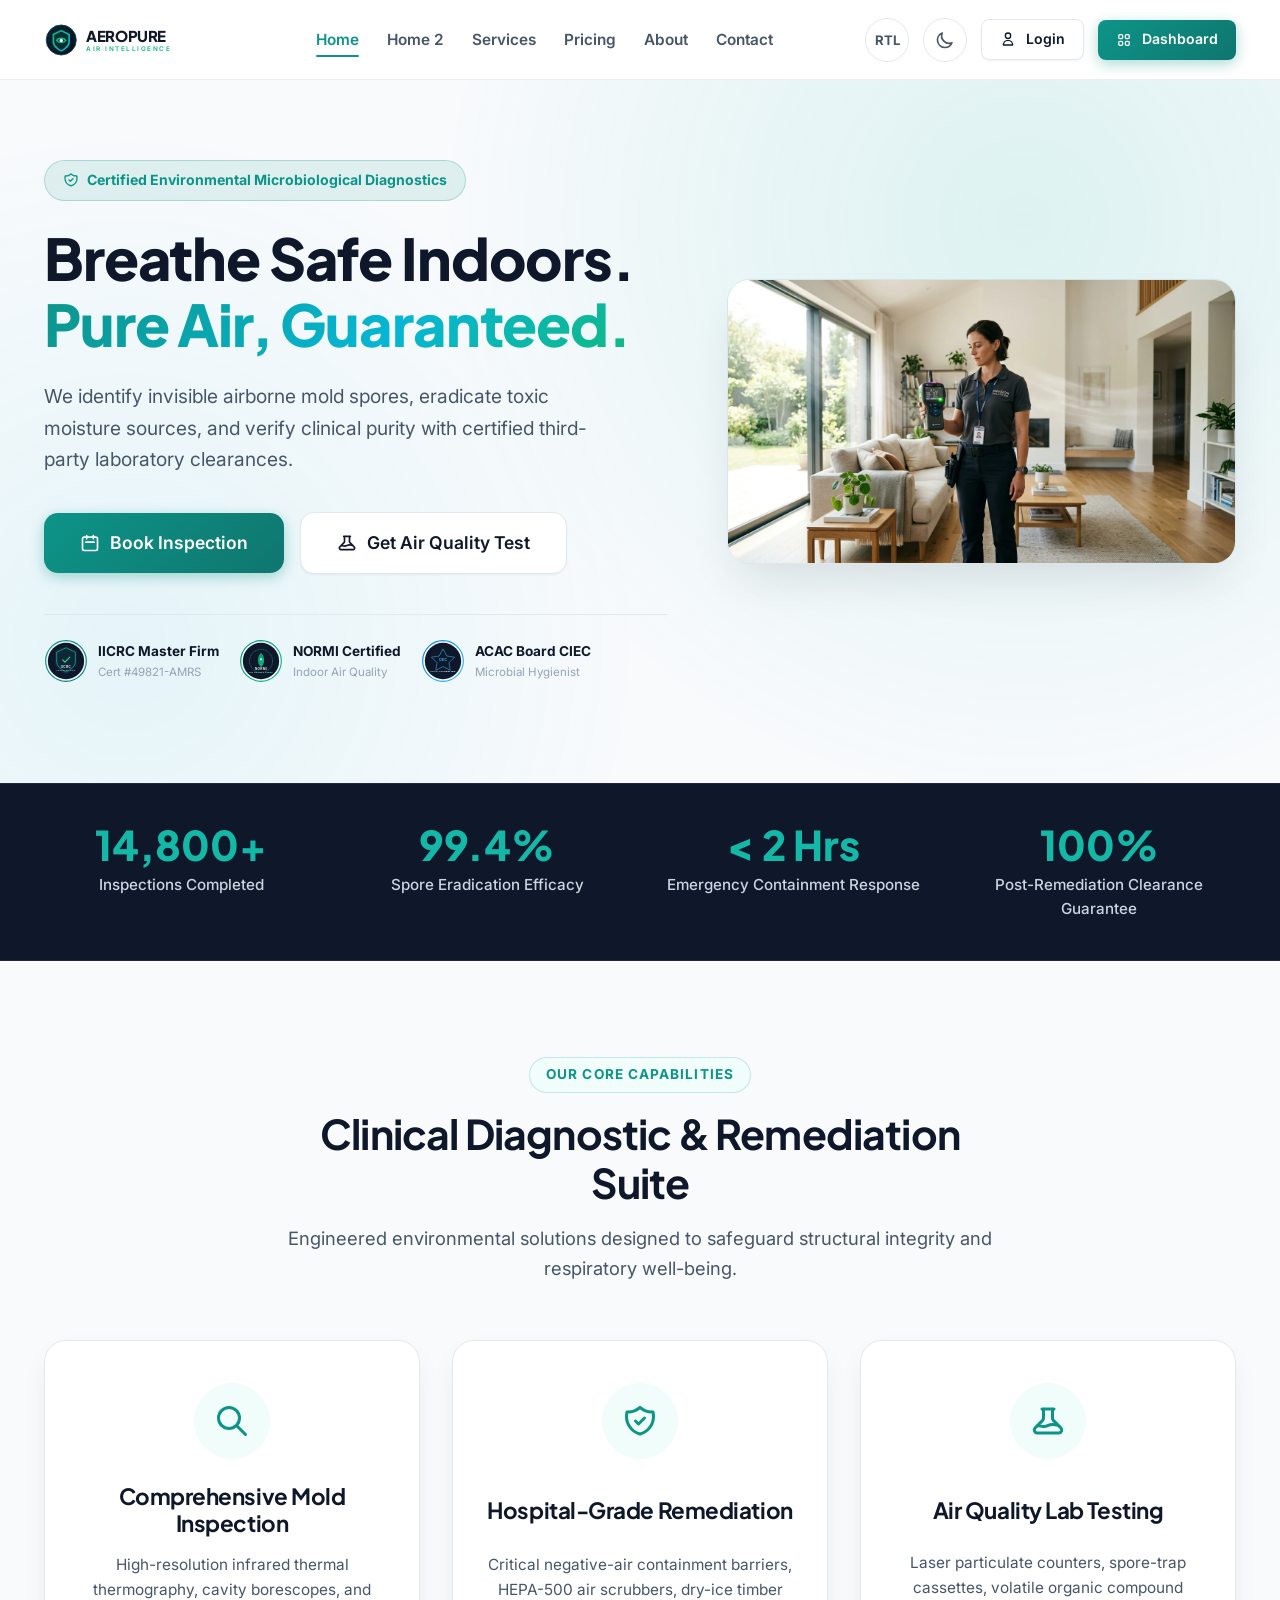
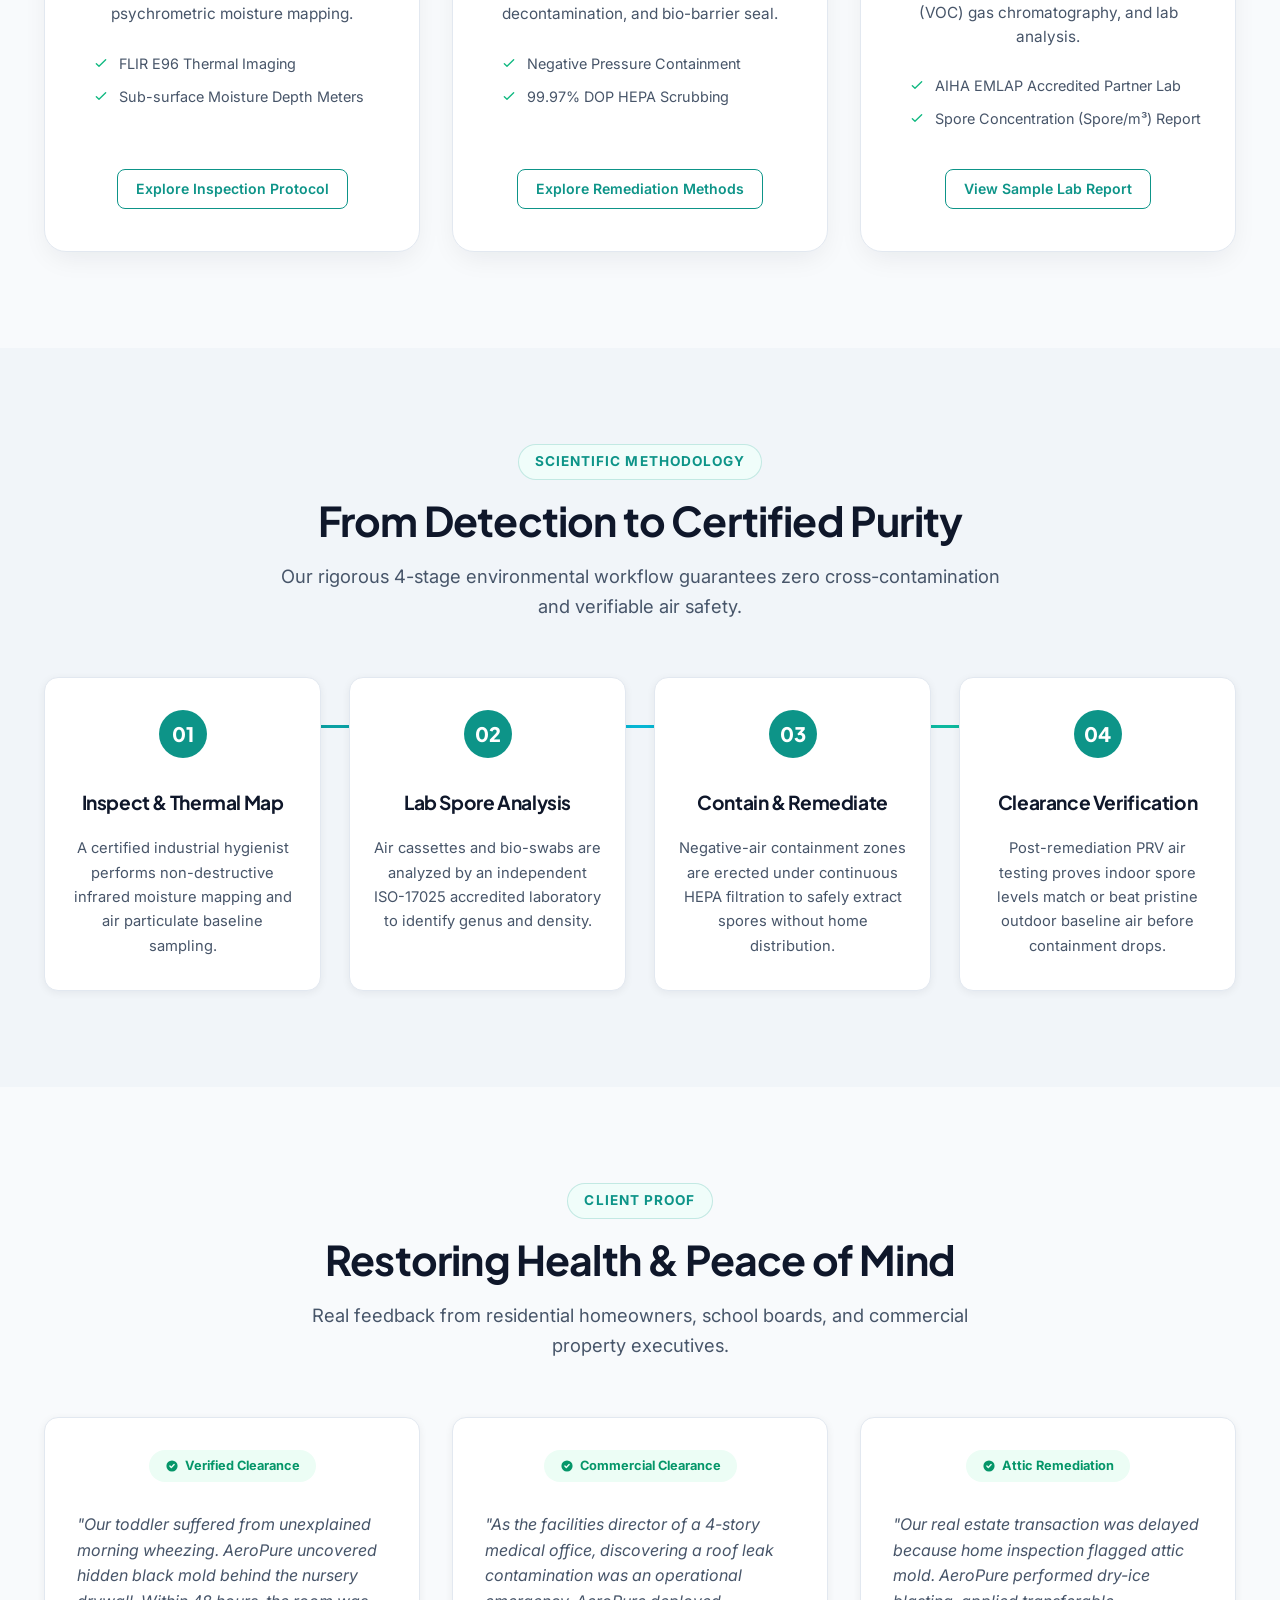
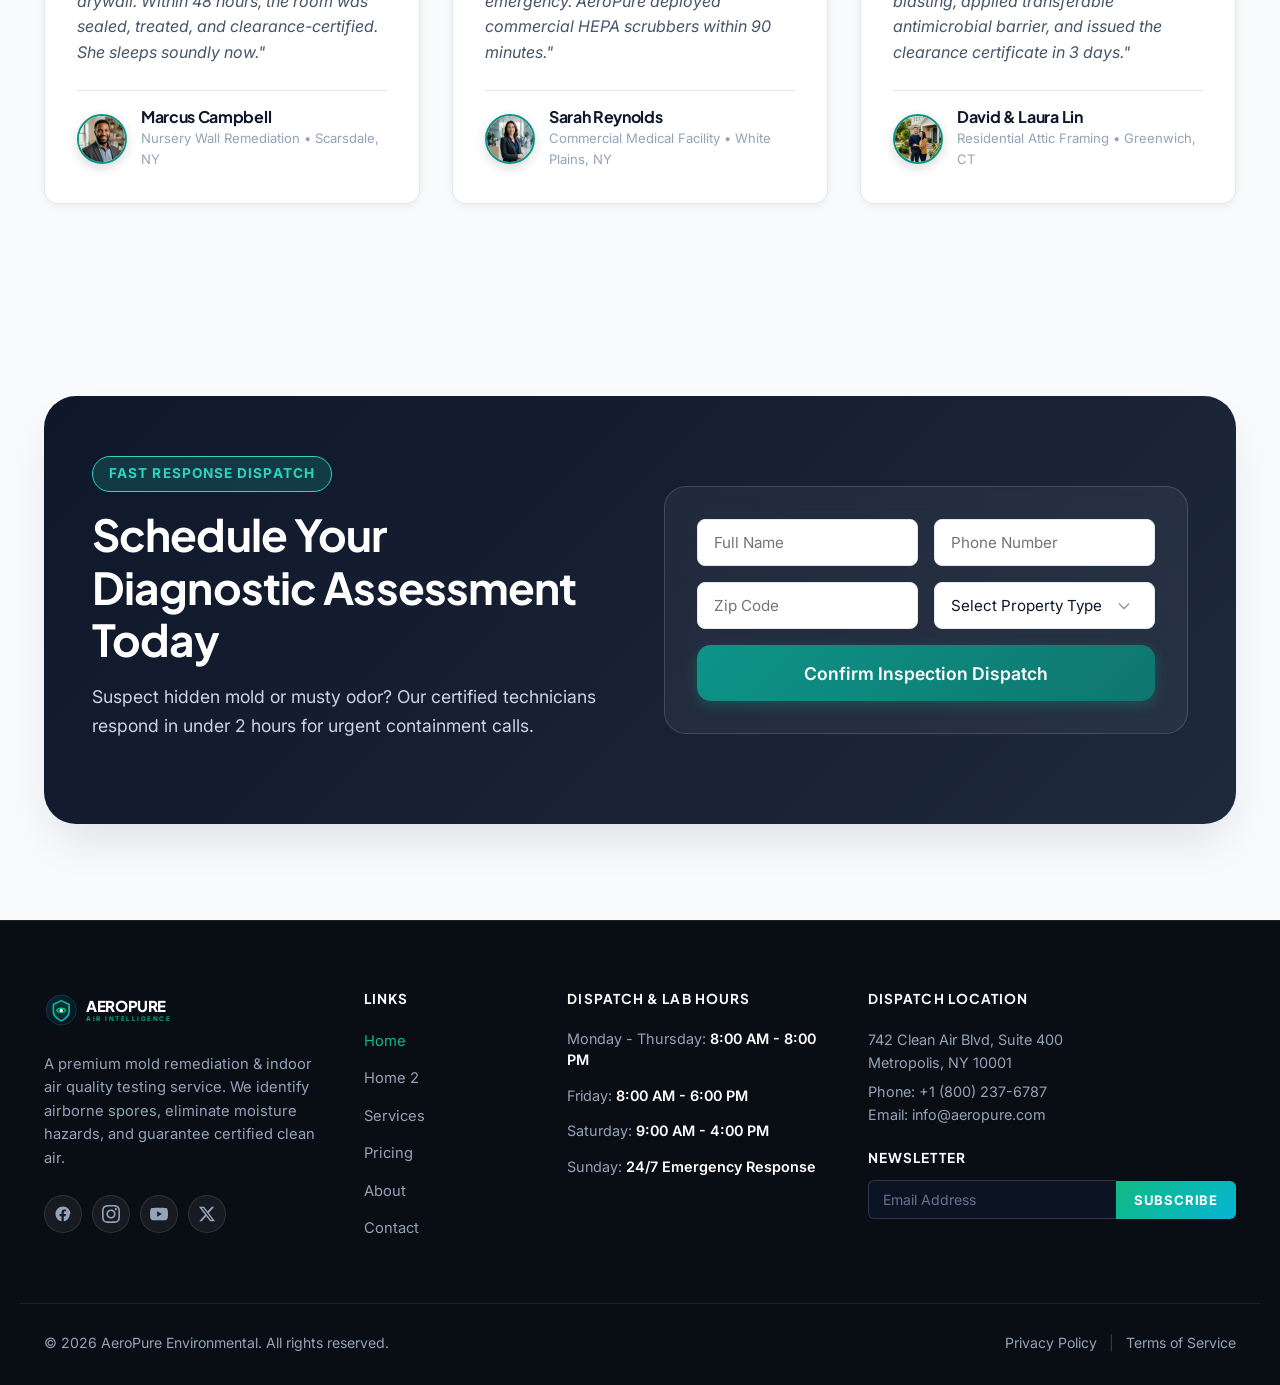
==== pages/index.html @ 7d89300d "1" ====
<!DOCTYPE html>
<html lang="en" data-theme="light" dir="ltr">
<head>
  <meta charset="UTF-8">
  <meta name="viewport" content="width=device-width, initial-scale=1.0">
  <title>AeroPure | Mold Remediation & Air Quality Testing</title>
  <meta name="description" content="Certified mold inspection, medical-grade remediation & air quality lab testing. Breathe safe with IICRC-certified hygienists and 100% clearance guarantee.">
  <link rel="icon" type="image/svg+xml" href="../assets/images/favicon.svg">

  <!-- Core Stylesheets -->
  <link rel="stylesheet" href="../assets/css/style.css">
  <link rel="stylesheet" href="../assets/css/dark-mode.css">
  <link rel="stylesheet" href="../assets/css/rtl.css">
</head>
<body>

  <!-- Site Header -->
  <header class="site-header" id="siteHeader">
    <div class="container header-inner">
      <a href="index.html" class="brand-logo" aria-label="AeroPure Environmental Homepage">
        <svg viewBox="0 0 240 50" width="180" height="38">
          <defs>
            <linearGradient id="logo-bg-grad" x1="0%" y1="0%" x2="100%" y2="100%">
              <stop offset="0%" stop-color="#0B2535"/>
              <stop offset="100%" stop-color="#04121A"/>
            </linearGradient>
            <linearGradient id="logo-grad" x1="0%" y1="0%" x2="100%" y2="100%">
              <stop offset="0%" stop-color="#10B981"/>
              <stop offset="100%" stop-color="#06B6D4"/>
            </linearGradient>
          </defs>
          <g transform="translate(2, 4)">
            <circle cx="21" cy="21" r="20" fill="url(#logo-bg-grad)" stroke="#0E3B4F" stroke-width="1.2"/>
            <path d="M21 8.5 L31.5 13.8 V23.5 C31.5 30.5 21 35.5 21 35.5 C21 35.5 10.5 30.5 10.5 23.5 V13.8 Z" fill="rgba(16, 185, 129, 0.12)" stroke="url(#logo-grad)" stroke-width="2.2" stroke-linejoin="round" stroke-linecap="round"/>
            <path d="M14.8 21.5 C17 17.8 25 17.8 27.2 21.5 C25 25.2 17 25.2 14.8 21.5 Z" fill="none" stroke="#10B981" stroke-width="1.8" stroke-linejoin="round"/>
            <circle cx="21" cy="21.5" r="2.2" fill="#FFFFFF"/>
          </g>
          <text x="56" y="27" font-family="'Plus Jakarta Sans', sans-serif" font-size="20" font-weight="800" fill="currentColor" letter-spacing="-0.5">AEROPURE</text>
          <text x="56" y="40" font-family="'Inter', sans-serif" font-size="8.5" font-weight="600" fill="#10B981" letter-spacing="2">AIR INTELLIGENCE</text>
        </svg>
      </a>

      <!-- Primary Navigation -->
      <nav class="main-nav" aria-label="Primary Navigation">
        <ul class="nav-links">
          <li><a href="index.html" class="nav-link active">Home</a></li>
          <li><a href="home-2.html" class="nav-link">Home 2</a></li>
          <li><a href="services.html" class="nav-link">Services</a></li>
          <li><a href="pricing.html" class="nav-link">Pricing</a></li>
          <li><a href="about.html" class="nav-link">About</a></li>
          <li><a href="contact.html" class="nav-link">Contact</a></li>
        </ul>
      </nav>

      <!-- Action Utilities -->
      <div class="header-actions">
        <button type="button" class="icon-toggle-btn rtl-toggle-btn" title="Toggle RTL / LTR layout" aria-label="Toggle RTL layout">
          <span style="font-weight:700; font-size:0.82rem;">RTL</span>
        </button>

        <button type="button" class="icon-toggle-btn theme-toggle-btn" title="Toggle Dark/Light Mode" aria-label="Toggle theme">
          <svg class="icon-moon" fill="none" stroke="currentColor" viewBox="0 0 24 24">
            <path stroke-linecap="round" stroke-linejoin="round" stroke-width="2" d="M20.354 15.354A9 9 0 018.646 3.646 9.003 9.003 0 0012 21a9.003 9.003 0 008.354-5.646z"/>
          </svg>
          <svg class="icon-sun" fill="none" stroke="currentColor" viewBox="0 0 24 24" style="display:none;">
            <path stroke-linecap="round" stroke-linejoin="round" stroke-width="2" d="M12 3v1m0 16v1m9-9h-1M4 12H3m15.364 6.364l-.707-.707M6.343 6.343l-.707-.707m12.728 0l-.707.707M6.343 17.657l-.707.707M16 12a4 4 0 11-8 0 4 4 0 018 0z"/>
          </svg>
        </button>

        <a href="login.html" class="btn btn-secondary btn-sm" id="navLoginBtn">
          <svg width="16" height="16" fill="none" stroke="currentColor" viewBox="0 0 24 24">
            <path stroke-linecap="round" stroke-linejoin="round" stroke-width="2" d="M16 7a4 4 0 11-8 0 4 4 0 018 0zM12 14a7 7 0 00-7 7h14a7 7 0 00-7-7z"/>
          </svg>
          <span>Login</span>
        </a>
        <a href="dashboard.html" class="btn btn-primary btn-sm" id="navDashBtn">
          <svg width="16" height="16" fill="none" stroke="currentColor" viewBox="0 0 24 24">
            <path stroke-linecap="round" stroke-linejoin="round" stroke-width="2" d="M4 6a2 2 0 012-2h2a2 2 0 012 2v2a2 2 0 01-2 2H6a2 2 0 01-2-2V6zM14 6a2 2 0 012-2h2a2 2 0 012 2v2a2 2 0 01-2 2h-2a2 2 0 01-2-2V6zM4 16a2 2 0 012-2h2a2 2 0 012 2v2a2 2 0 01-2 2H6a2 2 0 01-2-2v-2zM14 16a2 2 0 012-2h2a2 2 0 012 2v2a2 2 0 01-2 2h-2a2 2 0 01-2-2v-2z"/>
          </svg>
          <span>Dashboard</span>
        </a>

        <button type="button" class="mobile-menu-toggle" aria-label="Open mobile navigation menu" aria-expanded="false">
          <svg fill="none" stroke="currentColor" viewBox="0 0 24 24">
            <path stroke-linecap="round" stroke-linejoin="round" stroke-width="2" d="M4 6h16M4 12h16M4 18h16"/>
          </svg>
        </button>
      </div>
    </div>
  </header>

  <!-- Mobile Drawer Menu -->
  <div class="drawer-backdrop"></div>
  <aside class="mobile-nav-drawer" aria-label="Mobile Navigation">
    <div class="drawer-header">
      <a href="index.html" class="brand-logo" aria-label="AeroPure Environmental Homepage">
        <svg viewBox="0 0 240 50" width="180" height="38">
          <defs>
            <linearGradient id="logo-bg-grad-drawer-pindex" x1="0%" y1="0%" x2="100%" y2="100%">
              <stop offset="0%" stop-color="#0B2535"/>
              <stop offset="100%" stop-color="#04121A"/>
            </linearGradient>
            <linearGradient id="logo-grad-drawer-pindex" x1="0%" y1="0%" x2="100%" y2="100%">
              <stop offset="0%" stop-color="#10B981"/>
              <stop offset="100%" stop-color="#06B6D4"/>
            </linearGradient>
          </defs>
          <g transform="translate(2, 4)">
            <circle cx="21" cy="21" r="20" fill="url(#logo-bg-grad-drawer-pindex)" stroke="#0E3B4F" stroke-width="1.2"/>
            <path d="M21 8.5 L31.5 13.8 V23.5 C31.5 30.5 21 35.5 21 35.5 C21 35.5 10.5 30.5 10.5 23.5 V13.8 Z" fill="rgba(16, 185, 129, 0.12)" stroke="url(#logo-grad-drawer-pindex)" stroke-width="2.2" stroke-linejoin="round" stroke-linecap="round"/>
            <path d="M14.8 21.5 C17 17.8 25 17.8 27.2 21.5 C25 25.2 17 25.2 14.8 21.5 Z" fill="none" stroke="#10B981" stroke-width="1.8" stroke-linejoin="round"/>
            <circle cx="21" cy="21.5" r="2.2" fill="#FFFFFF"/>
          </g>
          <text x="56" y="27" font-family="'Plus Jakarta Sans', sans-serif" font-size="20" font-weight="800" fill="currentColor" letter-spacing="-0.5">AEROPURE</text>
          <text x="56" y="40" font-family="'Inter', sans-serif" font-size="8.5" font-weight="600" fill="#10B981" letter-spacing="2">AIR INTELLIGENCE</text>
        </svg>
      </a>
      <button type="button" class="drawer-close-btn icon-toggle-btn" aria-label="Close menu">
        <svg width="20" height="20" fill="none" stroke="currentColor" viewBox="0 0 24 24">
          <path stroke-linecap="round" stroke-linejoin="round" stroke-width="2" d="M6 18L18 6M6 6l12 12"/>
        </svg>
      </button>
    </div>
    <ul class="drawer-nav-list">
      <li><a href="index.html" class="drawer-nav-link active">Home</a></li>
      <li><a href="home-2.html" class="drawer-nav-link">Home 2</a></li>
      <li><a href="services.html" class="drawer-nav-link">Services</a></li>
      <li><a href="pricing.html" class="drawer-nav-link">Pricing</a></li>
      <li><a href="about.html" class="drawer-nav-link">About</a></li>
      <li><a href="contact.html" class="drawer-nav-link">Contact</a></li>
    </ul>
    <div class="drawer-footer-actions">
      <div class="drawer-tools-row">
        <!-- RTL Switcher -->
        <button type="button" class="icon-toggle-btn rtl-toggle-btn" title="Toggle RTL / LTR layout" aria-label="Toggle RTL layout">
          <span style="font-weight:700; font-size:0.82rem;">RTL</span>
        </button>
        <!-- Dark/Light Mode Switcher -->
        <button type="button" class="icon-toggle-btn theme-toggle-btn" title="Toggle Dark/Light Mode" aria-label="Toggle theme">
          <svg class="icon-moon" fill="none" stroke="currentColor" viewBox="0 0 24 24">
            <path stroke-linecap="round" stroke-linejoin="round" stroke-width="2" d="M20.354 15.354A9 9 0 018.646 3.646 9.003 9.003 0 0012 21a9.003 9.003 0 008.354-5.646z"/>
          </svg>
          <svg class="icon-sun" fill="none" stroke="currentColor" viewBox="0 0 24 24" style="display:none;">
            <path stroke-linecap="round" stroke-linejoin="round" stroke-width="2" d="M12 3v1m0 16v1m9-9h-1M4 12H3m15.364 6.364l-.707-.707M6.343 6.343l-.707-.707m12.728 0l-.707.707M6.343 17.657l-.707.707M16 12a4 4 0 11-8 0 4 4 0 018 0z"/>
          </svg>
        </button>
      </div>
      <div class="drawer-cta-btns">
        <a href="login.html" class="btn btn-secondary btn-sm">
          <svg width="16" height="16" fill="none" stroke="currentColor" viewBox="0 0 24 24">
            <path stroke-linecap="round" stroke-linejoin="round" stroke-width="2" d="M16 7a4 4 0 11-8 0 4 4 0 018 0zM12 14a7 7 0 00-7 7h14a7 7 0 00-7-7z"/>
          </svg>
          <span>Login</span>
        </a>
        <a href="dashboard.html" class="btn btn-primary btn-sm">
          <svg width="16" height="16" fill="none" stroke="currentColor" viewBox="0 0 24 24">
            <path stroke-linecap="round" stroke-linejoin="round" stroke-width="2" d="M4 6a2 2 0 012-2h2a2 2 0 012 2v2a2 2 0 01-2 2H6a2 2 0 01-2-2V6zM14 6a2 2 0 012-2h2a2 2 0 012 2v2a2 2 0 01-2 2h-2a2 2 0 01-2-2V6zM4 16a2 2 0 012-2h2a2 2 0 012 2v2a2 2 0 01-2 2H6a2 2 0 01-2-2v-2zM14 16a2 2 0 012-2h2a2 2 0 012 2v2a2 2 0 01-2 2h-2a2 2 0 01-2-2v-2z"/>
          </svg>
          <span>Dashboard</span>
        </a>
      </div>
    </div>
  </aside>

  <main>
    <!-- Hero 1 -->
    <section class="hero-home-1">
      <div class="container hero-grid">
        <div class="hero-content">
          <div class="hero-tag">
            <svg width="16" height="16" fill="none" stroke="currentColor" viewBox="0 0 24 24">
              <path stroke-linecap="round" stroke-linejoin="round" stroke-width="2" d="M9 12l2 2 4-4m5.618-4.016A11.955 11.955 0 0112 2.944a11.955 11.955 0 01-8.618 3.04A12.02 12.02 0 003 9c0 5.591 3.824 10.29 9 11.622 5.176-1.332 9-6.03 9-11.622 0-1.042-.133-2.052-.382-3.016z"/>
            </svg>
            <span>Certified Environmental Microbiological Diagnostics</span>
          </div>
          <h1 class="hero-title">
            Breathe Safe Indoors.<br>
            <span class="text-gradient">Pure Air, Guaranteed.</span>
          </h1>
          <p class="hero-description">
            We identify invisible airborne mold spores, eradicate toxic moisture sources, and verify clinical purity with certified third-party laboratory clearances.
          </p>

          <div class="hero-cta-group">
            <a href="contact.html" class="btn btn-primary btn-lg">
              <svg width="20" height="20" fill="none" stroke="currentColor" viewBox="0 0 24 24">
                <path stroke-linecap="round" stroke-linejoin="round" stroke-width="2" d="M8 7V3m8 4V3m-9 8h10M5 21h14a2 2 0 002-2V7a2 2 0 00-2-2H5a2 2 0 00-2 2v12a2 2 0 002 2z"/>
              </svg>
              <span>Book Inspection</span>
            </a>
            <a href="services.html#testing" class="btn btn-secondary btn-lg">
              <svg width="20" height="20" fill="none" stroke="currentColor" viewBox="0 0 24 24">
                <path stroke-linecap="round" stroke-linejoin="round" stroke-width="2" d="M19.428 15.428a2 2 0 00-1.022-.547l-2.387-.477a6 6 0 00-3.86.517l-.318.158a6 6 0 01-3.86.517L6.05 15.21a2 2 0 00-1.806.547M8 4h8l-1 1v5.172a2 2 0 00.586 1.414l5 5c1.26 1.26.367 3.414-1.415 3.414H4.828c-1.782 0-2.674-2.154-1.414-3.414l5-5A2 2 0 009 10.172V5L8 4z"/>
              </svg>
              <span>Get Air Quality Test</span>
            </a>
          </div>

          <div class="hero-trust-badges">
            <div class="badge-item">
              <img src="../assets/images/iicrc-badge.svg" alt="IICRC" width="44" height="44">
              <div class="badge-text">
                <span class="badge-title">IICRC Master Firm</span>
                <span class="badge-sub">Cert #49821-AMRS</span>
              </div>
            </div>
            <div class="badge-item">
              <img src="../assets/images/normi-badge.svg" alt="NORMI" width="44" height="44">
              <div class="badge-text">
                <span class="badge-title">NORMI Certified</span>
                <span class="badge-sub">Indoor Air Quality</span>
              </div>
            </div>
            <div class="badge-item">
              <img src="../assets/images/acac-badge.svg" alt="ACAC" width="44" height="44">
              <div class="badge-text">
                <span class="badge-title">ACAC Board CIEC</span>
                <span class="badge-sub">Microbial Hygienist</span>
              </div>
            </div>
          </div>
        </div>

        <div class="hero-media-wrapper">
          <div class="hero-image-frame">
            <img src="../assets/images/hero-technician.webp" alt="Environmental hygienist testing indoor air" width="600" height="420">
          </div>
        </div>
      </div>
    </section>

    <!-- Trust Strip -->
    <section class="trust-strip">
      <div class="container">
        <div class="trust-stats-grid">
          <div class="stat-item">
            <span class="stat-number">14,800+</span>
            <span class="stat-label">Inspections Completed</span>
          </div>
          <div class="stat-item">
            <span class="stat-number">99.4%</span>
            <span class="stat-label">Spore Eradication Efficacy</span>
          </div>
          <div class="stat-item">
            <span class="stat-number">&lt; 2 Hrs</span>
            <span class="stat-label">Emergency Containment Response</span>
          </div>
          <div class="stat-item">
            <span class="stat-number">100%</span>
            <span class="stat-label">Post-Remediation Clearance Guarantee</span>
          </div>
        </div>
      </div>
    </section>

    <!-- Services Overview (3D Tilt Cards) -->
    <section class="section-padding" id="servicesOverview">
      <div class="container">
        <div class="section-header">
          <span class="section-badge">Our Core Capabilities</span>
          <h2 class="section-title">Clinical Diagnostic & Remediation Suite</h2>
          <p class="section-subtitle">Engineered environmental solutions designed to safeguard structural integrity and respiratory well-being.</p>
        </div>

        <div class="services-grid-3">
          <div class="tilt-card-container">
            <article class="tilt-card" tabindex="0">
              <div class="card-icon-wrapper">
                <span class="ripple-effect"></span>
                <svg fill="none" stroke="currentColor" viewBox="0 0 24 24"><path stroke-linecap="round" stroke-linejoin="round" stroke-width="2" d="M21 21l-6-6m2-5a7 7 0 11-14 0 7 7 0 0114 0z"/></svg>
              </div>
              <h3 class="tilt-card-title">Comprehensive Mold Inspection</h3>
              <p class="tilt-card-desc">High-resolution infrared thermal thermography, cavity borescopes, and psychrometric moisture mapping.</p>
              <ul class="tilt-card-features">
                <li><svg fill="none" stroke="currentColor" viewBox="0 0 24 24"><path stroke-linecap="round" stroke-linejoin="round" stroke-width="2" d="M5 13l4 4L19 7"/></svg><span>FLIR E96 Thermal Imaging</span></li>
                <li><svg fill="none" stroke="currentColor" viewBox="0 0 24 24"><path stroke-linecap="round" stroke-linejoin="round" stroke-width="2" d="M5 13l4 4L19 7"/></svg><span>Sub-surface Moisture Depth Meters</span></li>
              </ul>
              <div class="tilt-card-action">
                <a href="services.html#inspection" class="btn btn-outline-primary btn-sm">Explore Inspection Protocol</a>
              </div>
            </article>
          </div>

          <div class="tilt-card-container">
            <article class="tilt-card" tabindex="0">
              <div class="card-icon-wrapper">
                <span class="ripple-effect"></span>
                <svg fill="none" stroke="currentColor" viewBox="0 0 24 24"><path stroke-linecap="round" stroke-linejoin="round" stroke-width="2" d="M9 12l2 2 4-4m5.618-4.016A11.955 11.955 0 0112 2.944a11.955 11.955 0 01-8.618 3.04A12.02 12.02 0 003 9c0 5.591 3.824 10.29 9 11.622 5.176-1.332 9-6.03 9-11.622 0-1.042-.133-2.052-.382-3.016z"/></svg>
              </div>
              <h3 class="tilt-card-title">Hospital-Grade Remediation</h3>
              <p class="tilt-card-desc">Critical negative-air containment barriers, HEPA-500 air scrubbers, dry-ice timber decontamination, and bio-barrier seal.</p>
              <ul class="tilt-card-features">
                <li><svg fill="none" stroke="currentColor" viewBox="0 0 24 24"><path stroke-linecap="round" stroke-linejoin="round" stroke-width="2" d="M5 13l4 4L19 7"/></svg><span>Negative Pressure Containment</span></li>
                <li><svg fill="none" stroke="currentColor" viewBox="0 0 24 24"><path stroke-linecap="round" stroke-linejoin="round" stroke-width="2" d="M5 13l4 4L19 7"/></svg><span>99.97% DOP HEPA Scrubbing</span></li>
              </ul>
              <div class="tilt-card-action">
                <a href="services.html#remediation" class="btn btn-outline-primary btn-sm">Explore Remediation Methods</a>
              </div>
            </article>
          </div>

          <div class="tilt-card-container">
            <article class="tilt-card" tabindex="0">
              <div class="card-icon-wrapper">
                <span class="ripple-effect"></span>
                <svg fill="none" stroke="currentColor" viewBox="0 0 24 24"><path stroke-linecap="round" stroke-linejoin="round" stroke-width="2" d="M19.428 15.428a2 2 0 00-1.022-.547l-2.387-.477a6 6 0 00-3.86.517l-.318.158a6 6 0 01-3.86.517L6.05 15.21a2 2 0 00-1.806.547M8 4h8l-1 1v5.172a2 2 0 00.586 1.414l5 5c1.26 1.26.367 3.414-1.415 3.414H4.828c-1.782 0-2.674-2.154-1.414-3.414l5-5A2 2 0 009 10.172V5L8 4z"/></svg>
              </div>
              <h3 class="tilt-card-title">Air Quality Lab Testing</h3>
              <p class="tilt-card-desc">Laser particulate counters, spore-trap cassettes, volatile organic compound (VOC) gas chromatography, and lab analysis.</p>
              <ul class="tilt-card-features">
                <li><svg fill="none" stroke="currentColor" viewBox="0 0 24 24"><path stroke-linecap="round" stroke-linejoin="round" stroke-width="2" d="M5 13l4 4L19 7"/></svg><span>AIHA EMLAP Accredited Partner Lab</span></li>
                <li><svg fill="none" stroke="currentColor" viewBox="0 0 24 24"><path stroke-linecap="round" stroke-linejoin="round" stroke-width="2" d="M5 13l4 4L19 7"/></svg><span>Spore Concentration (Spore/m³) Report</span></li>
              </ul>
              <div class="tilt-card-action">
                <a href="services.html#testing" class="btn btn-outline-primary btn-sm">View Sample Lab Report</a>
              </div>
            </article>
          </div>
        </div>
      </div>
    </section>

    <!-- How It Works (4-Step Timeline) -->
    <section class="section-padding timeline-section">
      <div class="container">
        <div class="section-header">
          <span class="section-badge">Scientific Methodology</span>
          <h2 class="section-title">From Detection to Certified Purity</h2>
          <p class="section-subtitle">Our rigorous 4-stage environmental workflow guarantees zero cross-contamination and verifiable air safety.</p>
        </div>

        <div class="timeline-steps">
          <div class="timeline-card">
            <div class="step-number">01</div>
            <h3 class="step-title">Inspect & Thermal Map</h3>
            <p class="step-desc">A certified industrial hygienist performs non-destructive infrared moisture mapping and air particulate baseline sampling.</p>
          </div>
          <div class="timeline-card">
            <div class="step-number">02</div>
            <h3 class="step-title">Lab Spore Analysis</h3>
            <p class="step-desc">Air cassettes and bio-swabs are analyzed by an independent ISO-17025 accredited laboratory to identify genus and density.</p>
          </div>
          <div class="timeline-card">
            <div class="step-number">03</div>
            <h3 class="step-title">Contain & Remediate</h3>
            <p class="step-desc">Negative-air containment zones are erected under continuous HEPA filtration to safely extract spores without home distribution.</p>
          </div>
          <div class="timeline-card">
            <div class="step-number">04</div>
            <h3 class="step-title">Clearance Verification</h3>
            <p class="step-desc">Post-remediation PRV air testing proves indoor spore levels match or beat pristine outdoor baseline air before containment drops.</p>
          </div>
        </div>
      </div>
    </section>

    <!-- Testimonials -->
    <section class="section-padding">
      <div class="container">
        <div class="section-header">
          <span class="section-badge">Client Proof</span>
          <h2 class="section-title">Restoring Health & Peace of Mind</h2>
          <p class="section-subtitle">Real feedback from residential homeowners, school boards, and commercial property executives.</p>
        </div>

        <div class="testimonials-grid">
          <div class="testimonial-card">
            <div>
              <div class="testimonial-header">
                <span class="verified-badge">
                  <svg fill="currentColor" viewBox="0 0 20 20" width="14" height="14"><path fill-rule="evenodd" d="M10 18a8 8 0 100-16 8 8 0 000 16zm3.707-9.293a1 1 0 00-1.414-1.414L9 10.586 7.707 9.293a1 1 0 00-1.414 1.414l2 2a1 1 0 001.414 0l4-4z" clip-rule="evenodd"/></svg>
                  Verified Clearance
                </span>
              </div>
              <p class="testimonial-quote">"Our toddler suffered from unexplained morning wheezing. AeroPure uncovered hidden black mold behind the nursery drywall. Within 48 hours, the room was sealed, treated, and clearance-certified. She sleeps soundly now."</p>
            </div>
            <div class="testimonial-client">
              <img src="../assets/images/client-marcus.jpg" alt="Marcus Campbell" class="client-avatar" width="50" height="50">
              <div class="client-meta">
                <h4>Marcus Campbell</h4>
                <p>Nursery Wall Remediation &bull; Scarsdale, NY</p>
              </div>
            </div>
          </div>

          <div class="testimonial-card">
            <div>
              <div class="testimonial-header">
                <span class="verified-badge">
                  <svg fill="currentColor" viewBox="0 0 20 20" width="14" height="14"><path fill-rule="evenodd" d="M10 18a8 8 0 100-16 8 8 0 000 16zm3.707-9.293a1 1 0 00-1.414-1.414L9 10.586 7.707 9.293a1 1 0 00-1.414 1.414l2 2a1 1 0 001.414 0l4-4z" clip-rule="evenodd"/></svg>
                  Commercial Clearance
                </span>
              </div>
              <p class="testimonial-quote">"As the facilities director of a 4-story medical office, discovering a roof leak contamination was an operational emergency. AeroPure deployed commercial HEPA scrubbers within 90 minutes."</p>
            </div>
            <div class="testimonial-client">
              <img src="../assets/images/client-sarah.jpg" alt="Sarah Reynolds" class="client-avatar" width="50" height="50">
              <div class="client-meta">
                <h4>Sarah Reynolds</h4>
                <p>Commercial Medical Facility &bull; White Plains, NY</p>
              </div>
            </div>
          </div>

          <div class="testimonial-card">
            <div>
              <div class="testimonial-header">
                <span class="verified-badge">
                  <svg fill="currentColor" viewBox="0 0 20 20" width="14" height="14"><path fill-rule="evenodd" d="M10 18a8 8 0 100-16 8 8 0 000 16zm3.707-9.293a1 1 0 00-1.414-1.414L9 10.586 7.707 9.293a1 1 0 00-1.414 1.414l2 2a1 1 0 001.414 0l4-4z" clip-rule="evenodd"/></svg>
                  Attic Remediation
                </span>
              </div>
              <p class="testimonial-quote">"Our real estate transaction was delayed because home inspection flagged attic mold. AeroPure performed dry-ice blasting, applied transferable antimicrobial barrier, and issued the clearance certificate in 3 days."</p>
            </div>
            <div class="testimonial-client">
              <img src="../assets/images/client-david-laura.jpg" alt="David &amp; Laura Lin" class="client-avatar" width="50" height="50">
              <div class="client-meta">
                <h4>David &amp; Laura Lin</h4>
                <p>Residential Attic Framing &bull; Greenwich, CT</p>
              </div>
            </div>
          </div>
        </div>
      </div>
    </section>

    <!-- Final CTA Banner -->
    <section class="section-padding">
      <div class="container">
        <div class="cta-banner-section">
          <div class="cta-banner-grid">
            <div class="cta-banner-content">
              <span class="section-badge" style="background:rgba(20,184,166,0.2); color:#2DD4BF; border-color:#2DD4BF;">Fast Response Dispatch</span>
              <h2>Schedule Your Diagnostic Assessment Today</h2>
              <p>Suspect hidden mold or musty odor? Our certified technicians respond in under 2 hours for urgent containment calls.</p>
            </div>

            <form class="micro-form" data-validate="true">
              <div class="micro-form-row">
                <div><input type="text" class="input-field" placeholder="Full Name" required></div>
                <div><input type="tel" class="input-field" placeholder="Phone Number" required></div>
              </div>
              <div class="micro-form-row">
                <div><input type="text" class="input-field" placeholder="Zip Code" required></div>
                <div>
                  <select class="input-field" required>
                    <option value="" disabled selected>Select Property Type</option>
                    <option value="residential">Single Family Home</option>
                    <option value="commercial">Commercial / Office</option>
                  </select>
                </div>
              </div>
              <button type="submit" class="btn btn-primary btn-lg" style="width:100%;">
                <span>Confirm Inspection Dispatch</span>
              </button>
            </form>
          </div>
        </div>
      </div>
    </section>
  </main>

  <!-- Site Footer -->
  <!-- Site Footer (Axora 4-Column Model Architecture) -->
  <footer class="site-footer">
    <div class="container footer-grid">
      
      <!-- Col 1: Brand Logo, Description & Social Icons -->
      <div class="footer-brand">
        <a href="../index.html" class="brand-logo footer-brand-logo" aria-label="AeroPure Environmental Homepage" style="display:inline-block; margin-bottom:16px;">
          <svg viewBox="0 0 240 50" width="180" height="38">
            <defs>
              <linearGradient id="ftr-logo-bg-grad-p1" x1="0%" y1="0%" x2="100%" y2="100%">
                <stop offset="0%" stop-color="#0B2535"/>
                <stop offset="100%" stop-color="#04121A"/>
              </linearGradient>
              <linearGradient id="ftr-logo-grad-p1" x1="0%" y1="0%" x2="100%" y2="100%">
                <stop offset="0%" stop-color="#10B981"/>
                <stop offset="100%" stop-color="#06B6D4"/>
              </linearGradient>
            </defs>
            <g transform="translate(2, 4)">
              <circle cx="21" cy="21" r="20" fill="url(#ftr-logo-bg-grad-p1)" stroke="#0E3B4F" stroke-width="1.2"/>
              <path d="M21 8.5 L31.5 13.8 V23.5 C31.5 30.5 21 35.5 21 35.5 C21 35.5 10.5 30.5 10.5 23.5 V13.8 Z" fill="rgba(16, 185, 129, 0.12)" stroke="url(#ftr-logo-grad-p1)" stroke-width="2.2" stroke-linejoin="round" stroke-linecap="round"/>
              <path d="M14.8 21.5 C17 17.8 25 17.8 27.2 21.5 C25 25.2 17 25.2 14.8 21.5 Z" fill="none" stroke="#10B981" stroke-width="1.8" stroke-linejoin="round"/>
              <circle cx="21" cy="21.5" r="2.2" fill="#FFFFFF"/>
            </g>
            <text x="56" y="27" font-family="'Plus Jakarta Sans', sans-serif" font-size="20" font-weight="800" fill="#FFFFFF" letter-spacing="-0.5">AEROPURE</text>
            <text x="56" y="40" font-family="'Inter', sans-serif" font-size="8.5" font-weight="600" fill="#10B981" letter-spacing="2">AIR INTELLIGENCE</text>
          </svg>
        </a>
        <p>
          A premium mold remediation & indoor air quality testing service. We identify airborne spores, eliminate moisture hazards, and guarantee certified clean air.
        </p>
        <div class="footer-socials">
          <a href="#" class="social-icon-btn" aria-label="Facebook">
            <svg width="18" height="18" fill="currentColor" viewBox="0 0 24 24">
              <path d="M22 12c0-5.52-4.48-10-10-10S2 6.48 2 12c0 4.84 3.44 8.87 8 9.8V15H7.5v-3H10V9.69c0-2.47 1.47-3.84 3.73-3.84 1.08 0 2.22.19 2.22.19v2.44h-1.25c-1.23 0-1.61.76-1.61 1.54V12h2.74l-.44 3h-2.3v6.8c4.56-.93 8-4.96 8-9.8z"/>
            </svg>
          </a>
          <a href="#" class="social-icon-btn" aria-label="Instagram">
            <svg width="18" height="18" fill="currentColor" viewBox="0 0 24 24">
              <path d="M12 2.163c3.204 0 3.584.012 4.85.07 3.252.148 4.771 1.691 4.919 4.919.058 1.265.069 1.645.069 4.849 0 3.205-.012 3.584-.069 4.849-.149 3.225-1.664 4.771-4.919 4.919-1.266.058-1.644.07-4.85.07-3.204 0-3.584-.012-4.849-.07-3.26-.149-4.771-1.699-4.919-4.92-.058-1.265-.07-1.644-.07-4.849 0-3.204.013-3.583.07-4.849.149-3.227 1.664-4.771 4.919-4.919 1.266-.057 1.645-.069 4.849-.069zm0-2.163c-3.259 0-3.667.014-4.947.072-4.358.2-6.78 2.618-6.98 6.98-.059 1.281-.073 1.689-.073 4.948 0 3.259.014 3.668.072 4.948.2 4.358 2.618 6.78 6.98 6.98 1.281.058 1.689.072 4.948.072 3.259 0 3.668-.014 4.948-.072 4.354-.2 6.782-2.618 6.979-6.98.059-1.28.073-1.689.073-4.948 0-3.259-.014-3.667-.072-4.947-.196-4.354-2.617-6.78-6.979-6.98-1.281-.059-1.69-.073-4.949-.073zm0 5.838c-3.403 0-6.162 2.759-6.162 6.162s2.759 6.163 6.162 6.163 6.162-2.759 6.162-6.163c0-3.403-2.759-6.162-6.162-6.162zm0 10.162c-2.209 0-4-1.79-4-4 0-2.209 1.791-4 4-4s4 1.791 4 4c0 2.21-1.791 4-4 4zm6.406-11.845c-.796 0-1.441.645-1.441 1.44s.645 1.44 1.441 1.44c.795 0 1.439-.645 1.439-1.44s-.644-1.44-1.439-1.44z"/>
            </svg>
          </a>
          <a href="#" class="social-icon-btn" aria-label="YouTube">
            <svg width="18" height="18" fill="currentColor" viewBox="0 0 24 24">
              <path d="M23.498 6.186a3.016 3.016 0 0 0-2.122-2.136C19.505 3.545 12 3.545 12 3.545s-7.505 0-9.377.505A3.017 3.017 0 0 0 .502 6.186C0 8.07 0 12 0 12s0 3.93.502 5.814a3.016 3.016 0 0 0 2.122 2.136c1.871.505 9.376.505 9.376.505s7.505 0 9.377-.505a3.015 3.015 0 0 0 2.122-2.136C24 15.93 24 12 24 12s0-3.93-.502-5.814zM9.545 15.568V8.432L15.818 12l-6.273 3.568z"/>
            </svg>
          </a>
          <a href="#" class="social-icon-btn" aria-label="Twitter">
            <svg width="18" height="18" fill="currentColor" viewBox="0 0 24 24">
              <path d="M18.244 2.25h3.308l-7.227 8.26 8.502 11.24H16.17l-5.214-6.817L4.99 21.75H1.68l7.73-8.835L1.254 2.25H8.08l4.713 6.231zm-1.161 17.52h1.833L7.084 4.126H5.117z"/>
            </svg>
          </a>
        </div>
      </div>

      <!-- Col 2: LINKS -->
      <div class="footer-col">
        <h4>LINKS</h4>
        <ul class="footer-links">
          <li><a href="../index.html" class="active">Home</a></li>
          <li><a href="home-2.html">Home 2</a></li>
          <li><a href="services.html">Services</a></li>
          <li><a href="pricing.html">Pricing</a></li>
          <li><a href="about.html">About</a></li>
          <li><a href="contact.html">Contact</a></li>
        </ul>
      </div>

      <!-- Col 3: DISPATCH HOURS -->
      <div class="footer-col">
        <h4>DISPATCH & LAB HOURS</h4>
        <ul class="footer-hours-list">
          <li>Monday - Thursday: <strong>8:00 AM - 8:00 PM</strong></li>
          <li>Friday: <strong>8:00 AM - 6:00 PM</strong></li>
          <li>Saturday: <strong>9:00 AM - 4:00 PM</strong></li>
          <li>Sunday: <strong>24/7 Emergency Response</strong></li>
        </ul>
      </div>

      <!-- Col 4: DISPATCH LOCATION & NEWSLETTER -->
      <div class="footer-col">
        <h4>DISPATCH LOCATION</h4>
        <div class="footer-contact-info">
          <div>742 Clean Air Blvd, Suite 400</div>
          <div>Metropolis, NY 10001</div>
          <div style="margin-top:6px;">Phone: <a href="tel:+18002376787">+1 (800) 237-6787</a></div>
          <div>Email: <a href="mailto:info@aeropure.com">info@aeropure.com</a></div>
        </div>

        <div class="newsletter-box">
          <h5>NEWSLETTER</h5>
          <form class="newsletter-form-joined" onsubmit="event.preventDefault(); if(window.showToast) window.showToast('Thank you for subscribing!', 'success');">
            <input type="email" placeholder="Email Address" required>
            <button type="submit" class="btn-subscribe">SUBSCRIBE</button>
          </form>
        </div>
      </div>

    </div>

    <!-- Bottom Copyright & Policy Bar -->
    <div class="container footer-bottom">
      <div>&copy; 2026 AeroPure Environmental. All rights reserved.</div>
      <div class="footer-bottom-links">
        <a href="contact.html">Privacy Policy</a>
        <span class="divider">|</span>
        <a href="contact.html">Terms of Service</a>
      </div>
    </div>
  </footer>

  <script src="../assets/js/main.js"></script>
  <script src="../assets/js/tilt-cards.js"></script>
  <script src="../assets/js/interactive.js"></script>
</body>
</html>
---- assets/css/style.css ----
/* ==========================================================================
   AEROPURE ENVIRONMENTAL HEALTH & MOLD REMEDIATION
   Core Design System & Stylesheet
   ========================================================================== */

@import url('https://fonts.googleapis.com/css2?family=Inter:wght@300;400;500;600;700&family=Plus+Jakarta+Sans:wght@500;600;700;800&family=JetBrains+Mono:wght@500;600;700&display=swap');

/* --- Root Design Tokens (8px base scale) --- */
:root {
  /* Color Palette: Clean Air & Clinical Health */
  --primary: #0D9488;
  --primary-light: #14B8A6;
  --primary-dark: #0F766E;
  --primary-surface: #F0FDFA;
  --primary-glow: rgba(20, 184, 166, 0.25);
  
  --secondary: #059669;
  --secondary-light: #10B981;
  --secondary-dark: #047857;
  --secondary-surface: #ECFDF5;

  --accent-cyan: #06B6D4;
  --accent-amber: #F59E0B;
  --accent-red: #EF4444;
  --accent-red-surface: #FEF2F2;

  /* Neutrals: Deep Slate / Clinical Canvas */
  --slate-950: #070B14;
  --slate-900: #0F172A;
  --slate-800: #1E293B;
  --slate-700: #334155;
  --slate-600: #475569;
  --slate-500: #64748B;
  --slate-400: #94A3B8;
  --slate-300: #CBD5E1;
  --slate-200: #E2E8F0;
  --slate-100: #F1F5F9;
  --slate-50:  #F8FAFC;
  --white:     #FFFFFF;

  /* Contextual Semantic Variables (Light default) */
  --bg-main: var(--slate-50);
  --bg-surface: var(--white);
  --bg-elevated: var(--white);
  --bg-alt: var(--slate-100);
  --text-primary: var(--slate-900);
  --text-secondary: var(--slate-600);
  --text-muted: var(--slate-400);
  --border-color: var(--slate-200);
  --border-subtle: rgba(15, 23, 42, 0.07);
  --glass-bg: rgba(255, 255, 255, 0.88);
  --glass-border: rgba(13, 148, 136, 0.16);

  /* Typography */
  --font-display: 'Plus Jakarta Sans', -apple-system, BlinkMacSystemFont, sans-serif;
  --font-body: 'Inter', -apple-system, BlinkMacSystemFont, sans-serif;
  --font-mono: 'JetBrains Mono', monospace;

  /* Elevations & Shadows */
  --shadow-xs: 0 1px 2px rgba(15, 23, 42, 0.05);
  --shadow-sm: 0 2px 8px rgba(15, 23, 42, 0.06);
  --shadow-md: 0 10px 28px -6px rgba(15, 23, 42, 0.08);
  --shadow-lg: 0 24px 48px -12px rgba(15, 23, 42, 0.12);
  --shadow-hover: 0 28px 56px -10px rgba(13, 148, 136, 0.2);

  /* Radii */
  --radius-sm: 8px;
  --radius-md: 14px;
  --radius-lg: 22px;
  --radius-xl: 32px;
  --radius-full: 9999px;

  /* Transitions */
  --transition-fast: 0.18s cubic-bezier(0.16, 1, 0.3, 1);
  --transition-smooth: 0.3s cubic-bezier(0.16, 1, 0.3, 1);
  --transition-slow: 0.5s cubic-bezier(0.16, 1, 0.3, 1);

  /* Layout */
  --header-height: 80px;
  --max-width: 1240px;
}

/* --- Base & Reset --- */
*, *::before, *::after {
  box-sizing: border-box;
  margin: 0;
  padding: 0;
}

html {
  font-size: 16px;
  scroll-behavior: smooth;
  -webkit-text-size-adjust: 100%;
}

body {
  font-family: var(--font-body);
  background-color: var(--bg-main);
  color: var(--text-primary);
  line-height: 1.6;
  overflow-x: hidden;
  min-height: 100vh;
  display: flex;
  flex-direction: column;
  transition: background-color var(--transition-smooth), color var(--transition-smooth);
}

main {
  flex: 1;
}

img, svg {
  display: block;
  max-width: 100%;
  height: auto;
}

a {
  color: inherit;
  text-decoration: none;
  transition: color var(--transition-fast);
}

button, input, select, textarea {
  font-family: inherit;
  font-size: 1rem;
  color: inherit;
  border: none;
  background: none;
  outline: none;
}

button {
  cursor: pointer;
}

ul, ol {
  list-style: none;
}

/* --- Typography Utilities --- */
h1, h2, h3, h4, h5, h6 {
  font-family: var(--font-display);
  font-weight: 700;
  line-height: 1.2;
  color: var(--text-primary);
  letter-spacing: -0.02em;
}

h1 { font-size: clamp(2.3rem, 4.2vw, 3.8rem); font-weight: 800; }
h2 { font-size: clamp(1.8rem, 3.2vw, 2.75rem); }
h3 { font-size: clamp(1.3rem, 2.2vw, 1.75rem); }
h4 { font-size: 1.2rem; }

p {
  color: var(--text-secondary);
  font-size: 1.05rem;
  line-height: 1.65;
}

.text-gradient {
  background: linear-gradient(135deg, var(--primary) 0%, var(--accent-cyan) 60%, var(--secondary-light) 100%);
  -webkit-background-clip: text;
  background-clip: text;
  -webkit-text-fill-color: transparent;
}

.text-mono {
  font-family: var(--font-mono);
}

/* --- Layout Container & Sections --- */
.container {
  width: 100%;
  max-width: var(--max-width);
  margin-left: auto;
  margin-right: auto;
  padding-left: 24px;
  padding-right: 24px;
}

.section-padding {
  padding-top: 96px;
  padding-bottom: 96px;
}

.section-header {
  text-align: center;
  max-width: 720px;
  margin: 0 auto 56px auto;
}

.section-badge {
  display: inline-flex;
  align-items: center;
  gap: 8px;
  padding: 6px 16px;
  border-radius: var(--radius-full);
  background: var(--primary-surface);
  border: 1px solid rgba(13, 148, 136, 0.2);
  color: var(--primary);
  font-size: 0.85rem;
  font-weight: 700;
  text-transform: uppercase;
  letter-spacing: 0.08em;
  margin-bottom: 16px;
}

.section-badge svg {
  width: 16px;
  height: 16px;
}

.section-title {
  margin-bottom: 16px;
}

.section-subtitle {
  font-size: 1.15rem;
  color: var(--text-secondary);
}

/* --- Buttons & Action Elements --- */
.btn {
  display: inline-flex;
  align-items: center;
  justify-content: center;
  gap: 10px;
  padding: 13px 28px;
  border-radius: var(--radius-md);
  font-weight: 600;
  font-size: 1rem;
  min-height: 48px; /* 44px+ touch compliance */
  transition: all var(--transition-fast);
  text-decoration: none;
  white-space: nowrap;
}

.btn-primary {
  background: linear-gradient(135deg, var(--primary) 0%, var(--primary-dark) 100%);
  color: var(--white);
  box-shadow: 0 4px 14px rgba(13, 148, 136, 0.35);
}

.btn-primary:hover {
  transform: translateY(-2px);
  box-shadow: 0 8px 24px rgba(13, 148, 136, 0.45);
  color: var(--white);
}

.btn-secondary {
  background: var(--bg-surface);
  color: var(--text-primary);
  border: 1.5px solid var(--border-color);
  box-shadow: var(--shadow-xs);
}

.btn-secondary:hover {
  background: var(--slate-100);
  border-color: var(--slate-300);
  transform: translateY(-2px);
}

.btn-danger {
  background: linear-gradient(135deg, var(--accent-red) 0%, #DC2626 100%);
  color: var(--white);
  box-shadow: 0 4px 14px rgba(239, 68, 68, 0.35);
}

.btn-danger:hover {
  transform: translateY(-2px);
  box-shadow: 0 8px 24px rgba(239, 68, 68, 0.45);
}

.btn-outline-primary {
  background: transparent;
  color: var(--primary);
  border: 1.5px solid var(--primary);
}

.btn-outline-primary:hover {
  background: var(--primary);
  color: var(--white);
}

.btn-sm {
  padding: 8px 18px;
  min-height: 40px;
  font-size: 0.88rem;
  border-radius: var(--radius-sm);
}

.btn-lg {
  padding: 16px 36px;
  min-height: 56px;
  font-size: 1.1rem;
  border-radius: var(--radius-md);
}

/* --- Header & Navigation --- */
.site-header {
  position: sticky;
  top: 0;
  z-index: 1000;
  background: var(--glass-bg);
  backdrop-filter: blur(14px);
  -webkit-backdrop-filter: blur(14px);
  border-bottom: 1px solid var(--border-subtle);
  height: var(--header-height);
  transition: all var(--transition-fast);
}

.header-inner {
  display: flex;
  align-items: center;
  justify-content: space-between;
  height: 100%;
}

.brand-logo {
  display: flex;
  align-items: center;
  gap: 12px;
  text-decoration: none;
}

.brand-logo svg, .brand-logo img {
  height: 38px;
  width: auto;
}

.brand-name {
  font-family: var(--font-display);
  font-weight: 800;
  font-size: 1.35rem;
  letter-spacing: -0.03em;
  color: var(--text-primary);
  display: flex;
  flex-direction: column;
  line-height: 1;
}

.brand-tagline {
  font-size: 0.65rem;
  font-weight: 700;
  letter-spacing: 0.14em;
  color: var(--primary);
  text-transform: uppercase;
  margin-top: 4px;
}

.main-nav {
  display: flex;
  align-items: center;
  gap: 32px;
}

.nav-links {
  display: flex;
  align-items: center;
  gap: 28px;
}

.nav-link {
  font-size: 0.96rem;
  font-weight: 600;
  color: var(--text-secondary);
  position: relative;
  padding: 8px 0;
}

.nav-link:hover, .nav-link.active {
  color: var(--primary);
}

.nav-link.active::after {
  content: '';
  position: absolute;
  bottom: 0;
  left: 0;
  width: 100%;
  height: 2px;
  background: var(--primary);
  border-radius: var(--radius-full);
}

.header-actions {
  display: flex;
  align-items: center;
  gap: 14px;
}

/* Tool Toggles (Dark mode & RTL) */
.icon-toggle-btn {
  display: flex;
  align-items: center;
  justify-content: center;
  width: 44px;
  height: 44px;
  border-radius: var(--radius-full);
  background: var(--bg-surface);
  border: 1px solid var(--border-color);
  color: var(--text-secondary);
  transition: all var(--transition-fast);
}

.icon-toggle-btn:hover {
  background: var(--slate-100);
  color: var(--primary);
  border-color: var(--primary-light);
}

.icon-toggle-btn svg {
  width: 20px;
  height: 20px;
}

.mobile-menu-toggle {
  display: none;
  width: 44px;
  height: 44px;
  align-items: center;
  justify-content: center;
  border-radius: var(--radius-sm);
  background: var(--bg-surface);
  border: 1px solid var(--border-color);
  color: var(--text-primary);
}

.mobile-menu-toggle svg {
  width: 24px;
  height: 24px;
}

/* --- Mobile Drawer --- */
.mobile-nav-drawer {
  position: fixed;
  top: 0;
  right: -100%;
  width: 85%;
  max-width: 380px;
  height: 100vh;
  background: var(--bg-surface);
  z-index: 2000;
  box-shadow: -10px 0 30px rgba(0, 0, 0, 0.15);
  display: flex;
  flex-direction: column;
  padding: 32px 24px;
  transition: right 0.35s cubic-bezier(0.16, 1, 0.3, 1);
  overflow-y: auto;
}

.mobile-nav-drawer.open {
  right: 0;
}

.drawer-backdrop {
  position: fixed;
  inset: 0;
  background: rgba(15, 23, 42, 0.6);
  backdrop-filter: blur(4px);
  z-index: 1999;
  opacity: 0;
  visibility: hidden;
  transition: all var(--transition-fast);
}

.drawer-backdrop.active {
  opacity: 1;
  visibility: visible;
}

.drawer-header {
  display: flex;
  align-items: center;
  justify-content: space-between;
  margin-bottom: 32px;
  padding-bottom: 16px;
  border-bottom: 1px solid var(--border-color);
}

.drawer-nav-list {
  display: flex;
  flex-direction: column;
  gap: 18px;
  margin-bottom: 32px;
  text-align: center;
}

.drawer-nav-link {
  font-size: 1.15rem;
  font-weight: 600;
  color: var(--text-primary);
  display: flex;
  align-items: center;
  justify-content: center;
  text-align: center;
  padding: 10px 0;
}

.drawer-nav-link:hover, .drawer-nav-link.active {
  color: var(--primary);
}

.drawer-footer-actions {
  margin-top: auto;
  padding-top: 20px;
  border-top: 1px solid var(--border-color);
  display: flex;
  flex-direction: column;
  gap: 14px;
}

.drawer-tools-row {
  display: flex;
  align-items: center;
  justify-content: space-around;
  padding: 10px 16px;
  background: var(--bg-alt);
  border-radius: var(--radius-md);
  border: 1px solid var(--border-color);
}

.drawer-cta-btns {
  display: flex;
  gap: 10px;
}

.drawer-cta-btns .btn {
  flex: 1;
  justify-content: center;
}

/* ==========================================================================
   HOME 1: "Breathe Safe Indoors" Components
   ========================================================================== */

/* 1. Hero 1 */
.hero-home-1 {
  position: relative;
  padding: 80px 0 100px;
  background: radial-gradient(circle at 80% 20%, rgba(20, 184, 166, 0.12) 0%, transparent 50%),
              radial-gradient(circle at 10% 80%, rgba(6, 182, 212, 0.08) 0%, transparent 40%),
              var(--bg-main);
  overflow: hidden;
}

.hero-grid {
  display: grid;
  grid-template-columns: 1.1fr 0.9fr;
  gap: 60px;
  align-items: center;
}

.hero-content {
  position: relative;
  z-index: 2;
}

.hero-tag {
  display: inline-flex;
  align-items: center;
  gap: 8px;
  padding: 8px 18px;
  background: rgba(13, 148, 136, 0.1);
  border: 1px solid rgba(13, 148, 136, 0.25);
  border-radius: var(--radius-full);
  color: var(--primary);
  font-weight: 700;
  font-size: 0.88rem;
  margin-bottom: 24px;
}

.hero-title {
  font-size: clamp(2.4rem, 4.5vw, 3.8rem);
  font-weight: 800;
  line-height: 1.15;
  margin-bottom: 24px;
}

.hero-description {
  font-size: 1.2rem;
  color: var(--text-secondary);
  margin-bottom: 36px;
  max-width: 580px;
}

.hero-cta-group {
  display: flex;
  align-items: center;
  flex-wrap: wrap;
  gap: 16px;
  margin-bottom: 40px;
}

.hero-trust-badges {
  display: flex;
  align-items: center;
  flex-wrap: wrap;
  gap: 20px;
  padding-top: 24px;
  border-top: 1px solid var(--border-color);
}

.badge-item {
  display: flex;
  align-items: center;
  gap: 10px;
}

.badge-item img, .badge-item svg {
  width: 44px;
  height: 44px;
  object-fit: contain;
}

.badge-text {
  display: flex;
  flex-direction: column;
}

.badge-title {
  font-size: 0.85rem;
  font-weight: 700;
  color: var(--text-primary);
}

.badge-sub {
  font-size: 0.72rem;
  color: var(--text-muted);
}

.hero-media-wrapper {
  position: relative;
}

.hero-image-frame {
  position: relative;
  border-radius: var(--radius-lg);
  overflow: hidden;
  box-shadow: var(--shadow-lg);
  border: 1px solid var(--border-subtle);
}

.hero-image-frame img {
  width: 100%;
  height: 100%;
  object-fit: cover;
  transition: transform var(--transition-slow);
}

.hero-floating-card {
  position: absolute;
  bottom: -24px;
  left: -24px;
  background: var(--glass-bg);
  backdrop-filter: blur(16px);
  border: 1px solid var(--glass-border);
  padding: 18px 24px;
  border-radius: var(--radius-md);
  box-shadow: var(--shadow-lg);
  display: flex;
  align-items: center;
  gap: 16px;
  animation: floatSlow 4s ease-in-out infinite alternate;
}

@keyframes floatSlow {
  0% { transform: translateY(0px); }
  100% { transform: translateY(-8px); }
}

.floating-icon {
  width: 48px;
  height: 48px;
  border-radius: var(--radius-full);
  background: var(--primary-surface);
  color: var(--primary);
  display: flex;
  align-items: center;
  justify-content: center;
}

.floating-icon svg {
  width: 24px;
  height: 24px;
}

/* 2. Trust Strip */
.trust-strip {
  background: var(--slate-900);
  color: var(--white);
  padding: 38px 0;
  border-top: 1px solid rgba(255, 255, 255, 0.08);
  border-bottom: 1px solid rgba(255, 255, 255, 0.08);
}

.trust-stats-grid {
  display: grid;
  grid-template-columns: repeat(4, 1fr);
  gap: 32px;
  text-align: center;
}

.stat-item {
  display: flex;
  flex-direction: column;
  align-items: center;
}

.stat-number {
  font-family: var(--font-display);
  font-size: clamp(2rem, 3.2vw, 2.75rem);
  font-weight: 800;
  color: var(--primary-light);
  line-height: 1.1;
  margin-bottom: 6px;
}

.stat-label {
  font-size: 0.95rem;
  color: var(--slate-300);
  font-weight: 500;
}

/* 3. 3D Tilt Cards (Section 8 Mandatory Requirement) */
.tilt-card-container {
  perspective: 1200px;
  height: 100%;
}

.tilt-card {
  position: relative;
  background: var(--bg-surface);
  border: 1px solid var(--border-color);
  border-radius: var(--radius-lg);
  padding: 42px 32px;
  height: 100%;
  box-shadow: var(--shadow-md);
  transform-style: preserve-3d;
  transition: box-shadow var(--transition-smooth), border-color var(--transition-smooth);
  will-change: transform;
  overflow: hidden;

  /* Centered Alignment for Icons, Headings, Text, and Buttons */
  display: flex;
  flex-direction: column;
  align-items: center;
  text-align: center;
}

.tilt-card:hover {
  border-color: rgba(20, 184, 166, 0.4);
  box-shadow: var(--shadow-hover);
}

.tilt-card-glare {
  position: absolute;
  inset: 0;
  background: radial-gradient(circle at var(--glare-x, 50%) var(--glare-y, 50%), rgba(255, 255, 255, 0.25) 0%, transparent 65%);
  pointer-events: none;
  opacity: 0;
  transition: opacity 0.2s ease;
}

.tilt-card:hover .tilt-card-glare {
  opacity: 1;
}

/* Micro-Animation: Pulsing Clean Air Ripple & Shield */
.card-icon-wrapper {
  position: relative;
  width: 76px;
  height: 76px;
  border-radius: var(--radius-full);
  background: var(--primary-surface);
  color: var(--primary);
  display: flex;
  align-items: center;
  justify-content: center;
  margin: 0 auto 24px auto;
  transform: translateZ(40px);
}

.card-icon-wrapper svg {
  width: 36px;
  height: 36px;
  position: relative;
  z-index: 2;
  transition: transform var(--transition-fast);
}

.tilt-card:hover .card-icon-wrapper svg {
  transform: scale(1.1);
}

.ripple-effect {
  position: absolute;
  inset: 0;
  border-radius: var(--radius-full);
  border: 2px solid var(--primary-light);
  opacity: 0;
  pointer-events: none;
}

.tilt-card:hover .ripple-effect {
  animation: cleanAirPulse 1.8s infinite cubic-bezier(0, 0.2, 0.8, 1);
}

@keyframes cleanAirPulse {
  0% { transform: scale(0.9); opacity: 0.8; }
  100% { transform: scale(1.6); opacity: 0; }
}

.tilt-card-title {
  font-size: 1.4rem;
  font-weight: 700;
  margin: 0 auto 14px auto;
  text-align: center;
  transform: translateZ(30px);
  width: 100%;
  min-height: 3.4rem;
  display: flex;
  align-items: center;
  justify-content: center;
}

.tilt-card-desc {
  font-size: 0.96rem;
  color: var(--text-secondary);
  line-height: 1.6;
  margin: 0 auto 24px auto;
  text-align: center;
  transform: translateZ(20px);
  width: 100%;
  min-height: 4.8rem;
  display: flex;
  align-items: center;
  justify-content: center;
}

.tilt-card-features {
  margin: 0 auto 28px auto;
  width: 100%;
  padding-left: 16px;
  transform: translateZ(25px);
  display: flex;
  flex-direction: column;
  align-items: flex-start;
  min-height: 4.2rem;
}

.tilt-card-features li {
  font-size: 0.9rem;
  color: var(--text-secondary);
  margin-bottom: 10px;
  display: flex;
  align-items: flex-start;
  justify-content: flex-start;
  gap: 10px;
  text-align: left;
  width: 100%;
}

.tilt-card-features svg {
  width: 16px;
  height: 16px;
  color: var(--secondary-light);
  flex-shrink: 0;
  margin-top: 3px;
}

.tilt-card-action {
  margin-top: auto;
  width: 100%;
  display: flex;
  justify-content: center;
  transform: translateZ(35px);
}

.services-grid-3 {
  display: grid;
  grid-template-columns: repeat(3, 1fr);
  gap: 32px;
}

/* 4. How It Works (4-Step Timeline) */
.timeline-section {
  background: var(--bg-alt);
}

.timeline-steps {
  display: grid;
  grid-template-columns: repeat(4, 1fr);
  gap: 28px;
  position: relative;
}

.timeline-steps::before {
  content: '';
  position: absolute;
  top: 48px;
  left: 10%;
  right: 10%;
  height: 3px;
  background: linear-gradient(90deg, var(--primary) 0%, var(--accent-cyan) 50%, var(--secondary-light) 100%);
  z-index: 1;
}

.timeline-card {
  position: relative;
  z-index: 2;
  background: var(--bg-surface);
  border: 1px solid var(--border-color);
  border-radius: var(--radius-md);
  padding: 32px 24px;
  text-align: center;
  box-shadow: var(--shadow-sm);
  display: flex;
  flex-direction: column;
  align-items: center;
  height: 100%;
  transition: transform var(--transition-fast);
}

.timeline-card:hover {
  transform: translateY(-6px);
  box-shadow: var(--shadow-md);
}

.step-number {
  width: 48px;
  height: 48px;
  border-radius: var(--radius-full);
  background: var(--primary);
  color: var(--white);
  font-family: var(--font-display);
  font-weight: 800;
  font-size: 1.25rem;
  display: flex;
  align-items: center;
  justify-content: center;
  margin: 0 auto 20px auto;
  box-shadow: 0 0 0 6px var(--bg-surface);
}

.step-title {
  font-size: 1.2rem;
  margin: 0 auto 10px auto;
  text-align: center;
  width: 100%;
  min-height: 3rem;
  display: flex;
  align-items: center;
  justify-content: center;
}

.step-desc {
  font-size: 0.92rem;
  color: var(--text-secondary);
  text-align: center;
  width: 100%;
}

/* 5. Testimonials with Before/After Context */
.testimonials-grid {
  display: grid;
  grid-template-columns: repeat(3, 1fr);
  gap: 32px;
}

.testimonial-card {
  background: var(--bg-surface);
  border: 1px solid var(--border-color);
  border-radius: var(--radius-md);
  padding: 32px;
  box-shadow: var(--shadow-sm);
  display: flex;
  flex-direction: column;
  justify-content: space-between;
}

.testimonial-header {
  display: flex;
  flex-direction: column;
  align-items: center;
  justify-content: center;
  text-align: center;
  margin-bottom: 20px;
  width: 100%;
}

.star-rating {
  display: flex;
  justify-content: center;
  gap: 4px;
  color: #FBBF24;
}

.star-rating svg {
  width: 18px;
  height: 18px;
  fill: currentColor;
}

.verified-badge {
  display: inline-flex;
  align-items: center;
  justify-content: center;
  gap: 6px;
  font-size: 0.8rem;
  font-weight: 700;
  color: var(--secondary);
  background: var(--secondary-surface);
  padding: 6px 16px;
  border-radius: var(--radius-full);
  margin: 0 auto 10px auto;
  text-align: center;
}

.verified-badge svg {
  width: 14px;
  height: 14px;
}

.testimonial-quote {
  font-size: 1rem;
  line-height: 1.6;
  color: var(--text-secondary);
  margin-bottom: 24px;
  font-style: italic;
}

.testimonial-client {
  display: flex;
  align-items: center;
  gap: 14px;
  padding-top: 16px;
  border-top: 1px solid var(--border-color);
}

.client-avatar {
  width: 50px;
  height: 50px;
  border-radius: var(--radius-full);
  object-fit: cover;
  flex-shrink: 0;
  border: 2px solid var(--primary);
  box-shadow: 0 4px 12px rgba(0, 0, 0, 0.15);
}

.client-meta h4 {
  font-size: 1rem;
  margin-bottom: 2px;
}

.client-meta p {
  font-size: 0.82rem;
  color: var(--text-muted);
}

.cta-banner-section {
  padding: 60px 48px;
  background: linear-gradient(135deg, var(--slate-900) 0%, var(--slate-800) 100%);
  color: var(--white);
  border-radius: var(--radius-xl);
  margin: 0 auto;
  box-shadow: var(--shadow-lg);
  overflow: hidden;
  box-sizing: border-box;
}

.cta-trust-strip {
  display: flex;
  align-items: center;
  flex-wrap: wrap;
  gap: 16px 24px;
  margin-top: 24px;
}

.cta-banner-grid {
  display: grid;
  grid-template-columns: 1fr 1fr;
  gap: 48px;
  align-items: center;
  width: 100%;
  min-width: 0;
}

.cta-banner-grid > * {
  min-width: 0;
  width: 100%;
}

.cta-banner-content {
  width: 100%;
  min-width: 0;
}

.cta-banner-content h2 {
  color: var(--white);
  font-size: clamp(2rem, 3.5vw, 2.75rem);
  margin-bottom: 16px;
  overflow-wrap: break-word;
  word-wrap: break-word;
}

.cta-banner-content p {
  color: var(--slate-300);
  font-size: 1.1rem;
  margin-bottom: 24px;
  overflow-wrap: break-word;
  word-wrap: break-word;
}

.micro-form {
  background: rgba(255, 255, 255, 0.05);
  backdrop-filter: blur(12px);
  border: 1px solid rgba(255, 255, 255, 0.15);
  padding: 32px;
  border-radius: var(--radius-lg);
}

.micro-form-row {
  display: grid;
  grid-template-columns: 1fr 1fr;
  gap: 16px;
  margin-bottom: 16px;
}

.input-field {
  width: 100%;
  padding: 13px 16px;
  border-radius: var(--radius-sm);
  background: var(--bg-surface);
  border: 1.5px solid var(--border-color);
  color: var(--text-primary);
  font-size: 0.95rem;
  transition: all var(--transition-fast);
}

.input-field:focus {
  border-color: var(--primary);
  box-shadow: 0 0 0 3px var(--primary-glow);
}

/* Custom Dropdown Arrow Positioning (Moved 22px inside from right edge) */
select, select.input-field {
  appearance: none !important;
  -webkit-appearance: none !important;
  -moz-appearance: none !important;
  background-color: var(--bg-surface) !important;
  background-image: url("data:image/svg+xml,%3Csvg xmlns='http://www.w3.org/2000/svg' width='16' height='16' fill='none' stroke='%2394A3B8' viewBox='0 0 24 24'%3E%3Cpath stroke-linecap='round' stroke-linejoin='round' stroke-width='2.5' d='M19 9l-7 7-7-7'/%3E%3C/svg%3E") !important;
  background-repeat: no-repeat !important;
  background-position: right 22px center !important;
  background-size: 16px 16px !important;
  padding-right: 48px !important;
  cursor: pointer;
}

[data-theme="dark"] select,
[data-theme="dark"] select.input-field {
  background-color: var(--bg-surface) !important;
  background-image: url("data:image/svg+xml,%3Csvg xmlns='http://www.w3.org/2000/svg' width='16' height='16' fill='none' stroke='%23CBD5E1' viewBox='0 0 24 24'%3E%3Cpath stroke-linecap='round' stroke-linejoin='round' stroke-width='2.5' d='M19 9l-7 7-7-7'/%3E%3C/svg%3E") !important;
  background-repeat: no-repeat !important;
  background-position: right 22px center !important;
  background-size: 16px 16px !important;
}

[dir="rtl"] select,
[dir="rtl"] select.input-field {
  background-position: left 22px center !important;
  padding-right: 16px !important;
  padding-left: 48px !important;
}

/* ==========================================================================
   HOME 2: "The Hidden Danger in Your Air" Components (Distinct Editorial)
   ========================================================================== */

/* 1. Hero 2: Split Layout Risk Awareness + Interactive AQI Gauge */
.hero-home-2 {
  position: relative;
  padding: 80px 0 100px;
  background: radial-gradient(circle at 20% 30%, rgba(239, 68, 68, 0.08) 0%, transparent 40%),
              radial-gradient(circle at 80% 80%, rgba(13, 148, 136, 0.1) 0%, transparent 50%),
              var(--slate-950);
  color: var(--white);
}

.hero-home-2 h1 {
  color: var(--white);
}

.hero-home-2 p {
  color: var(--slate-300);
}

.aqi-gauge-card {
  background: rgba(15, 23, 42, 0.85);
  backdrop-filter: blur(16px);
  border: 1px solid rgba(255, 255, 255, 0.1);
  border-radius: var(--radius-lg);
  padding: 36px;
  box-shadow: var(--shadow-lg);
  text-align: center;
}

.gauge-meter-wrapper {
  position: relative;
  width: 280px;
  height: 150px;
  margin: 0 auto 20px;
  overflow: hidden;
}

.gauge-arc {
  width: 280px;
  height: 280px;
  border-radius: 50%;
  border: 24px solid transparent;
  border-top-color: var(--accent-red);
  border-right-color: var(--accent-amber);
  border-left-color: var(--secondary-light);
  transform: rotate(-45deg);
  box-sizing: border-box;
}

.gauge-needle {
  position: absolute;
  bottom: 0;
  left: 50%;
  width: 6px;
  height: 110px;
  background: var(--white);
  border-radius: 4px;
  transform-origin: bottom center;
  transform: translateX(-50%) rotate(45deg);
  transition: transform 0.8s cubic-bezier(0.34, 1.56, 0.64, 1);
  box-shadow: 0 0 12px rgba(255, 255, 255, 0.8);
}

.gauge-needle::after {
  content: '';
  position: absolute;
  bottom: -8px;
  left: 50%;
  transform: translateX(-50%);
  width: 22px;
  height: 22px;
  border-radius: 50%;
  background: var(--white);
}

.gauge-readings {
  display: flex;
  justify-content: space-around;
  margin-top: 16px;
  padding-top: 16px;
  border-top: 1px solid rgba(255, 255, 255, 0.1);
}

.reading-col {
  display: flex;
  flex-direction: column;
}

.reading-val {
  font-family: var(--font-mono);
  font-size: 1.3rem;
  font-weight: 700;
  color: var(--accent-red);
}

.reading-label {
  font-size: 0.75rem;
  color: var(--slate-400);
}

.gauge-state-toggles {
  display: flex;
  gap: 10px;
  justify-content: center;
  margin-top: 24px;
}

.state-btn {
  padding: 8px 14px;
  font-size: 0.82rem;
  font-weight: 600;
  border-radius: var(--radius-sm);
  background: rgba(255, 255, 255, 0.08);
  color: var(--slate-300);
  border: 1px solid rgba(255, 255, 255, 0.12);
  transition: all var(--transition-fast);
}

.state-btn.active, .state-btn:hover {
  background: var(--primary);
  color: var(--white);
  border-color: var(--primary-light);
}

/* 2. The Problem: Deep-dive Health Risks */
.problem-grid {
  display: grid;
  grid-template-columns: repeat(4, 1fr);
  gap: 24px;
}

.problem-card {
  background: var(--bg-surface);
  border: 1px solid var(--border-color);
  border-top: 4px solid var(--accent-red);
  border-radius: var(--radius-md);
  padding: 28px 22px;
  box-shadow: var(--shadow-sm);
  transition: transform var(--transition-fast);
  display: flex;
  flex-direction: column;
  align-items: center;
  text-align: center;
  height: 100%;
}

.problem-card:hover {
  transform: translateY(-4px);
  box-shadow: var(--shadow-md);
}

.problem-icon {
  width: 52px;
  height: 52px;
  border-radius: var(--radius-sm);
  background: var(--accent-red-surface);
  color: var(--accent-red);
  display: flex;
  align-items: center;
  justify-content: center;
  margin: 0 auto 20px auto;
}

.problem-card h3,
.problem-card h4 {
  font-size: 1.15rem;
  margin: 0 auto 10px auto;
  text-align: center;
  width: 100%;
  min-height: 2.8rem;
  display: flex;
  align-items: flex-start;
  justify-content: center;
}

.problem-card p {
  font-size: 0.9rem;
  color: var(--text-secondary);
  text-align: center;
  width: 100%;
}

.problem-icon svg {
  width: 28px;
  height: 28px;
}

/* 3. Before & After Showcase (Interactive Slider) */
.comparison-slider-wrapper {
  position: relative;
  width: 100%;
  max-width: 960px;
  height: 520px;
  margin: 0 auto;
  border-radius: var(--radius-lg);
  overflow: hidden;
  box-shadow: var(--shadow-lg);
  user-select: none;
}

.comparison-image-before,
.comparison-image-after {
  position: absolute;
  top: 0;
  left: 0;
  width: 100%;
  height: 100%;
}

.comparison-image-before img,
.comparison-image-after img {
  width: 100%;
  height: 100%;
  object-fit: cover;
}

.comparison-image-after {
  width: 50%;
  overflow: hidden;
  border-right: 3px solid var(--white);
  z-index: 2;
  box-shadow: 4px 0 20px rgba(0, 0, 0, 0.3);
}

.comparison-handle {
  position: absolute;
  top: 50%;
  left: 50%;
  transform: translate(-50%, -50%);
  width: 48px;
  height: 48px;
  border-radius: 50%;
  background: var(--primary);
  border: 3px solid var(--white);
  box-shadow: 0 4px 16px rgba(0, 0, 0, 0.4);
  z-index: 10;
  cursor: ew-resize;
  display: flex;
  align-items: center;
  justify-content: center;
  color: var(--white);
}

.comparison-handle svg {
  width: 22px;
  height: 22px;
}

.comparison-pill {
  position: absolute;
  bottom: 24px;
  padding: 6px 16px;
  border-radius: var(--radius-full);
  font-size: 0.85rem;
  font-weight: 700;
  color: var(--white);
  z-index: 5;
  letter-spacing: 0.05em;
}

.comparison-pill.pill-before {
  right: 24px;
  background: rgba(239, 68, 68, 0.9);
}

.comparison-pill.pill-after {
  left: 24px;
  background: rgba(16, 185, 129, 0.9);
}

.service-included-grid {
  display: grid;
  grid-template-columns: 1fr 1fr;
  gap: 16px;
  margin-bottom: 28px;
  width: 100%;
}

/* 3. Hazard Modules Grid */
.hazard-grid {
  display: grid;
  grid-template-columns: repeat(4, 1fr);
  gap: 24px;
}

/* 4. Why Choose Us (Differentiators Grid) */
.differentiator-grid {
  display: grid;
  grid-template-columns: repeat(4, 1fr);
  gap: 28px;
}

.diff-card {
  background: var(--bg-surface);
  border: 1px solid var(--border-color);
  border-radius: var(--radius-md);
  padding: 32px 24px;
  box-shadow: var(--shadow-sm);
  transition: all var(--transition-fast);
  display: flex;
  flex-direction: column;
  align-items: center;
  text-align: center;
  height: 100%;
}

.diff-card:hover {
  border-color: var(--primary-light);
  transform: translateY(-4px);
  box-shadow: var(--shadow-md);
}

.diff-icon {
  width: 56px;
  height: 56px;
  border-radius: var(--radius-md);
  background: var(--primary-surface);
  color: var(--primary);
  display: flex;
  align-items: center;
  justify-content: center;
  margin: 0 auto 22px auto;
}

.diff-card h3 {
  font-size: 1.2rem;
  margin: 0 auto 10px auto;
  text-align: center;
  width: 100%;
  min-height: 2.8rem;
  display: flex;
  align-items: flex-start;
  justify-content: center;
}

.diff-card p {
  font-size: 0.92rem;
  color: var(--text-secondary);
  text-align: center;
  width: 100%;
}

.diff-icon svg {
  width: 28px;
  height: 28px;
}

/* 5. Service Area / Coverage Map */
.coverage-grid {
  display: grid;
  grid-template-columns: 1.1fr 0.9fr;
  gap: 48px;
  align-items: center;
}

.coverage-map-frame {
  position: relative;
  border-radius: var(--radius-lg);
  overflow: hidden;
  box-shadow: var(--shadow-lg);
  border: 1px solid var(--border-color);
}

.coverage-map-frame img {
  width: 100%;
  display: block;
}

.hub-list {
  display: flex;
  flex-direction: column;
  gap: 16px;
}

.hub-item {
  display: flex;
  align-items: center;
  justify-content: space-between;
  padding: 16px 20px;
  background: var(--bg-surface);
  border: 1px solid var(--border-color);
  border-radius: var(--radius-md);
}

.hub-name {
  font-weight: 700;
  font-size: 1rem;
}

.hub-status {
  display: inline-flex;
  align-items: center;
  gap: 6px;
  font-size: 0.8rem;
  font-weight: 600;
  color: var(--secondary);
}

.hub-status::before {
  content: '';
  width: 8px;
  height: 8px;
  border-radius: 50%;
  background: var(--secondary-light);
  box-shadow: 0 0 6px var(--secondary);
}

/* ==========================================================================
   PRICING & FAQ COMPONENTS
   ========================================================================== */
.pricing-grid-3 {
  display: grid;
  grid-template-columns: repeat(3, 1fr);
  gap: 32px;
  align-items: stretch;
}

.pricing-card {
  background: var(--bg-surface);
  border: 1.5px solid var(--border-color);
  border-radius: var(--radius-lg);
  padding: 44px 32px;
  display: flex;
  flex-direction: column;
  align-items: center;
  text-align: center;
  position: relative;
  box-shadow: var(--shadow-sm);
  transition: all var(--transition-smooth);
}

.pricing-card.featured {
  border-color: var(--primary);
  box-shadow: var(--shadow-hover);
  transform: scale(1.03);
}

.popular-badge {
  position: absolute;
  top: -14px;
  left: 50%;
  transform: translateX(-50%);
  background: var(--primary);
  color: var(--white);
  font-size: 0.8rem;
  font-weight: 700;
  padding: 4px 18px;
  border-radius: var(--radius-full);
  letter-spacing: 0.05em;
  text-transform: uppercase;
}

.pricing-header {
  margin-bottom: 24px;
  text-align: center;
  width: 100%;
}

.pricing-title {
  font-size: 1.35rem;
  margin-bottom: 8px;
  text-align: center;
  min-height: 2.8rem;
  display: flex;
  align-items: center;
  justify-content: center;
}

.pricing-price {
  font-family: var(--font-display);
  font-size: 3rem;
  font-weight: 800;
  color: var(--text-primary);
  line-height: 1;
  margin: 16px 0 8px;
  text-align: center;
}

.pricing-price span {
  font-size: 1rem;
  color: var(--text-secondary);
  font-weight: 500;
}

.pricing-features {
  margin: 28px 0;
  flex: 1;
  width: 100%;
  padding-left: 16px;
  display: flex;
  flex-direction: column;
  align-items: flex-start;
  min-height: 14rem;
}

.pricing-features li {
  font-size: 0.95rem;
  color: var(--text-secondary);
  margin-bottom: 14px;
  display: flex;
  align-items: flex-start;
  justify-content: flex-start;
  gap: 12px;
  text-align: left;
  width: 100%;
}

.pricing-features svg {
  width: 18px;
  height: 18px;
  color: var(--primary);
  flex-shrink: 0;
  margin-top: 3px;
}



/* Accordion */
.accordion-wrapper {
  max-width: 800px;
  margin: 0 auto;
  display: flex;
  flex-direction: column;
  gap: 16px;
}

.accordion-item {
  background: var(--bg-surface);
  border: 1px solid var(--border-color);
  border-radius: var(--radius-md);
  overflow: hidden;
  transition: border-color var(--transition-fast);
}

.accordion-header {
  width: 100%;
  padding: 22px 26px;
  display: flex;
  align-items: center;
  justify-content: space-between;
  font-family: var(--font-display);
  font-weight: 700;
  font-size: 1.1rem;
  color: var(--text-primary);
  text-align: left;
}

.accordion-header svg {
  width: 20px;
  height: 20px;
  color: var(--primary);
  transition: transform var(--transition-fast);
  flex-shrink: 0;
}

.accordion-item.active .accordion-header svg {
  transform: rotate(180deg);
}

.accordion-body {
  max-height: 0;
  overflow: hidden;
  padding: 0 26px;
  transition: max-height 0.35s ease, padding 0.35s ease;
}

.accordion-item.active .accordion-body {
  max-height: 240px;
  padding: 0 26px 22px;
}

/* ==========================================================================
   CLIENT PORTAL & DASHBOARD (Section 6 Requirements)
   ========================================================================== */
.dashboard-layout {
  display: grid;
  grid-template-columns: 280px 1fr;
  min-height: 100vh;
  background: var(--bg-alt);
}

.dashboard-sidebar {
  background: var(--slate-900);
  color: var(--white);
  padding: 32px 20px;
  display: flex;
  flex-direction: column;
  justify-content: space-between;
  border-right: 1px solid rgba(255, 255, 255, 0.08);
}

.dashboard-nav-list {
  display: flex;
  flex-direction: column;
  gap: 8px;
  margin-top: 36px;
}

.dash-nav-btn {
  width: 100%;
  display: flex;
  align-items: center;
  gap: 14px;
  padding: 12px 18px;
  border-radius: var(--radius-sm);
  color: var(--slate-300);
  font-size: 0.95rem;
  font-weight: 600;
  text-align: left;
  transition: all var(--transition-fast);
}

.dash-nav-btn svg {
  width: 20px;
  height: 20px;
  flex-shrink: 0;
}

.dash-nav-btn:hover, .dash-nav-btn.active {
  background: rgba(13, 148, 136, 0.18);
  color: var(--primary-light);
}

.dashboard-content-area {
  padding: 40px;
  overflow-y: auto;
}

.dash-stat-grid {
  display: grid;
  grid-template-columns: repeat(4, 1fr);
  gap: 20px;
  margin-bottom: 32px;
}

.dash-skeleton-grid {
  display: grid;
  grid-template-columns: repeat(3, 1fr);
  gap: 20px;
  margin-bottom: 24px;
}

.dash-gallery-grid {
  display: grid;
  grid-template-columns: 1fr 1fr;
  gap: 24px;
}

.dashboard-topbar {
  display: flex;
  align-items: center;
  justify-content: space-between;
  margin-bottom: 36px;
  padding-bottom: 24px;
  border-bottom: 1px solid var(--border-color);
}

.user-profile-chip {
  display: flex;
  align-items: center;
  gap: 12px;
}

.user-avatar {
  width: 44px;
  height: 44px;
  border-radius: 50%;
  background: var(--primary);
  color: var(--white);
  display: flex;
  align-items: center;
  justify-content: center;
  font-weight: 700;
}

/* Stage Tracker */
.stage-tracker-wrapper {
  background: var(--bg-surface);
  border: 1px solid var(--border-color);
  border-radius: var(--radius-lg);
  padding: 32px;
  margin-bottom: 36px;
  box-shadow: var(--shadow-sm);
}

.stage-tracker-bar {
  display: grid;
  grid-template-columns: repeat(6, 1fr);
  position: relative;
  margin: 24px 0 12px;
}

.stage-tracker-bar::before {
  content: '';
  position: absolute;
  top: 20px;
  left: 8%;
  right: 8%;
  height: 4px;
  background: var(--slate-200);
  z-index: 1;
}

.tracker-step {
  position: relative;
  z-index: 2;
  display: flex;
  flex-direction: column;
  align-items: center;
  text-align: center;
}

.tracker-node {
  width: 42px;
  height: 42px;
  border-radius: 50%;
  background: var(--bg-surface);
  border: 3px solid var(--slate-300);
  color: var(--slate-500);
  display: flex;
  align-items: center;
  justify-content: center;
  font-weight: 700;
  margin-bottom: 10px;
  transition: all var(--transition-fast);
}

.tracker-step.completed .tracker-node {
  background: var(--secondary);
  border-color: var(--secondary);
  color: var(--white);
}

.tracker-step.active .tracker-node {
  background: var(--primary);
  border-color: var(--primary-light);
  color: var(--white);
  box-shadow: 0 0 0 6px var(--primary-surface);
}

.tracker-title {
  font-size: 0.85rem;
  font-weight: 700;
}

.tracker-date {
  font-size: 0.72rem;
  color: var(--text-muted);
}

/* Skeleton Loader */
.skeleton-box {
  background: linear-gradient(90deg, var(--slate-200) 25%, var(--slate-100) 50%, var(--slate-200) 75%);
  background-size: 200% 100%;
  animation: skeletonPulse 1.5s infinite;
  border-radius: var(--radius-sm);
}

@keyframes skeletonPulse {
  0% { background-position: 200% 0; }
  100% { background-position: -200% 0; }
}

/* Modal Components */
.modal-overlay {
  position: fixed;
  inset: 0;
  background: rgba(15, 23, 42, 0.7);
  backdrop-filter: blur(6px);
  z-index: 3000;
  display: flex;
  align-items: center;
  justify-content: center;
  padding: 20px;
  opacity: 0;
  visibility: hidden;
  transition: all var(--transition-fast);
}

.modal-overlay.active {
  opacity: 1;
  visibility: visible;
}

.modal-card {
  background: var(--bg-surface);
  border-radius: var(--radius-lg);
  width: 100%;
  max-width: 600px;
  max-height: 90vh;
  overflow-y: auto;
  box-shadow: var(--shadow-lg);
  padding: 36px;
  position: relative;
  transform: translateY(20px);
  transition: transform var(--transition-fast);
}

.modal-overlay.active .modal-card {
  transform: translateY(0);
}

.modal-close-btn {
  position: absolute;
  top: 20px;
  right: 20px;
  width: 36px;
  height: 36px;
  border-radius: 50%;
  background: var(--slate-100);
  display: flex;
  align-items: center;
  justify-content: center;
  color: var(--text-secondary);
}

/* ==========================================================================
   FOOTER
   ========================================================================== */
/* ==========================================================================
   FOOTER (Axora 4-Column Model Architecture)
   ========================================================================== */
.site-footer {
  background: #090D14;
  color: var(--slate-300);
  padding: 70px 0 30px;
  border-top: 1px solid rgba(255, 255, 255, 0.08);
  font-family: var(--font-body);
}

.footer-grid {
  display: grid;
  grid-template-columns: 1.4fr 0.8fr 1.3fr 1.3fr;
  gap: 48px;
  margin-bottom: 50px;
}

.footer-brand-logo {
  display: inline-flex;
  align-items: center;
  gap: 12px;
  margin-bottom: 16px;
  text-decoration: none;
}

.footer-brand-logo span {
  color: #FFFFFF;
  font-family: var(--font-display);
  font-size: 1.4rem;
  font-weight: 800;
  letter-spacing: 0.05em;
}

.footer-brand p {
  color: #94A3B8;
  font-size: 0.92rem;
  line-height: 1.6;
  margin-bottom: 24px;
  max-width: 320px;
}

.footer-socials {
  display: flex;
  align-items: center;
  gap: 10px;
}

.social-icon-btn {
  width: 38px;
  height: 38px;
  border-radius: 50%;
  background: rgba(255, 255, 255, 0.06);
  border: 1px solid rgba(255, 255, 255, 0.1);
  display: flex;
  align-items: center;
  justify-content: center;
  color: #94A3B8;
  transition: all 0.25s ease;
  text-decoration: none;
}

.social-icon-btn:hover {
  background: rgba(255, 255, 255, 0.15);
  color: #FFFFFF;
  border-color: rgba(255, 255, 255, 0.3);
  transform: translateY(-2px);
}

.footer-col h4 {
  color: #FFFFFF;
  font-size: 0.85rem;
  font-weight: 700;
  letter-spacing: 0.08em;
  text-transform: uppercase;
  margin-bottom: 20px;
}

.footer-links {
  list-style: none;
  padding: 0;
  margin: 0;
}

.footer-links li {
  margin-bottom: 12px;
}

.footer-links a {
  color: #94A3B8;
  font-size: 0.92rem;
  text-decoration: none;
  transition: color 0.2s ease;
}

.footer-links a:hover,
.footer-links a.active {
  color: #10B981;
}

.footer-hours-list {
  list-style: none;
  padding: 0;
  margin: 0;
}

.footer-hours-list li {
  color: #94A3B8;
  font-size: 0.9rem;
  margin-bottom: 14px;
  line-height: 1.5;
}

.footer-hours-list li strong {
  color: #FFFFFF;
  font-weight: 600;
}

.footer-contact-info {
  color: #94A3B8;
  font-size: 0.9rem;
  line-height: 1.6;
  margin-bottom: 24px;
}

.footer-contact-info a {
  color: #94A3B8;
  text-decoration: none;
  transition: color 0.2s ease;
}

.footer-contact-info a:hover {
  color: #FFFFFF;
}

.newsletter-box h5 {
  color: #FFFFFF;
  font-size: 0.85rem;
  font-weight: 700;
  letter-spacing: 0.08em;
  text-transform: uppercase;
  margin-bottom: 14px;
}

.newsletter-form-joined {
  display: flex;
  align-items: center;
  width: 100%;
}

.newsletter-form-joined input[type="email"] {
  flex: 1;
  background: rgba(15, 23, 42, 0.7);
  border: 1px solid rgba(255, 255, 255, 0.15);
  border-right: none;
  border-top-left-radius: 6px;
  border-bottom-left-radius: 6px;
  padding: 10px 14px;
  color: #FFFFFF;
  font-size: 0.88rem;
  outline: none;
  transition: border-color 0.2s ease;
}

.newsletter-form-joined input[type="email"]::placeholder {
  color: #64748B;
}

.newsletter-form-joined input[type="email"]:focus {
  border-color: #10B981;
}

.newsletter-form-joined .btn-subscribe {
  background: linear-gradient(135deg, #10B981 0%, #06B6D4 100%);
  color: #FFFFFF;
  font-weight: 700;
  font-size: 0.82rem;
  letter-spacing: 0.06em;
  padding: 11px 18px;
  border: none;
  border-top-right-radius: 6px;
  border-bottom-right-radius: 6px;
  cursor: pointer;
  transition: background 0.2s ease, box-shadow 0.2s ease;
  white-space: nowrap;
  text-transform: uppercase;
}

.newsletter-form-joined .btn-subscribe:hover {
  background: linear-gradient(135deg, #059669 0%, #0891B2 100%);
  box-shadow: 0 0 14px rgba(16, 185, 129, 0.4);
}

.footer-bottom {
  display: flex;
  align-items: center;
  justify-content: space-between;
  padding-top: 28px;
  border-top: 1px solid rgba(255, 255, 255, 0.08);
  font-size: 0.88rem;
  color: #94A3B8;
  flex-wrap: wrap;
  gap: 16px;
}

.footer-bottom-links {
  display: flex;
  align-items: center;
  gap: 12px;
}

.footer-bottom-links a {
  color: #94A3B8;
  text-decoration: none;
  transition: color 0.2s ease;
}

.footer-bottom-links a:hover {
  color: #FFFFFF;
}

.footer-bottom-links .divider {
  color: rgba(255, 255, 255, 0.2);
}

@media (max-width: 992px) {
  .footer-grid {
    grid-template-columns: 1fr 1fr;
    gap: 36px;
  }
  .dash-stat-grid {
    grid-template-columns: repeat(2, 1fr);
  }
}

@media (max-width: 576px) {
  .footer-grid {
    grid-template-columns: 1fr;
    gap: 28px;
  }
  .footer-bottom {
    flex-direction: column;
    text-align: center;
  }
}

/* ==========================================================================
   RESPONSIVE DESIGN SYSTEM (ISOLATED VIEW BREAKPOINTS)
   Independent media queries for Mobile, Tab, and 1024px views.
   ========================================================================== */

/* --------------------------------------------------------------------------
   1. GLOBAL TOUCH & HAMBURGER NAVIGATION (Screen width <= 1024px)
   -------------------------------------------------------------------------- */
@media (max-width: 1024px) {
  .main-nav {
    display: none;
  }
  
  .header-actions .rtl-toggle-btn,
  .header-actions .theme-toggle-btn,
  .header-actions #navLoginBtn,
  .header-actions #navDashBtn {
    display: none !important;
  }

  .mobile-menu-toggle {
    display: flex;
  }

  /* Center align tags/badges, headings, paragraphs, and CTA buttons across Mobile, Tab, and 1024px views */
  .section-badge,
  .hero-tag {
    display: inline-flex !important;
    margin-left: auto !important;
    margin-right: auto !important;
    text-align: center !important;
  }

  .section-header,
  .cta-banner-content,
  .hero-content,
  .hero-grid > div:first-child,
  .page-header,
  .page-header-content {
    text-align: center !important;
    margin-left: auto !important;
    margin-right: auto !important;
  }

  .section-header h1,
  .section-header h2,
  .section-header h3,
  .section-header h4,
  .section-title,
  .section-subtitle,
  .section-header p,
  .cta-banner-content h2,
  .cta-banner-content p,
  .hero-grid > div:first-child h1,
  .hero-grid > div:first-child h2,
  .hero-grid > div:first-child h3,
  .hero-grid > div:first-child h4,
  .hero-grid > div:first-child p,
  .hero-content h1,
  .hero-content h2,
  .hero-content h3,
  .hero-content p,
  .hero-title,
  .hero-description,
  .page-header h1,
  .page-header p {
    text-align: center !important;
    margin-left: auto !important;
    margin-right: auto !important;
  }

  .hero-cta-group,
  .hero-trust-badges,
  .cta-trust-strip,
  .hero-grid > div:first-child > div[style*="display:flex"],
  .hero-grid > div:first-child > div[style*="display: flex"],
  .hero-grid > div:first-child > div[style*="flex"] {
    justify-content: center !important;
  }

  .hero-grid {
    grid-template-columns: 1fr;
    gap: 48px;
  }

  .hero-floating-card {
    left: 16px;
    bottom: -16px;
  }

  .pricing-card.featured {
    transform: none;
  }

  .dashboard-layout {
    grid-template-columns: 1fr;
  }

  .dash-topbar-actions {
    display: flex !important;
    align-items: center !important;
    gap: 12px !important;
    margin-left: auto !important;
  }

  .dash-hamburger-btn {
    display: flex !important;
    order: 99 !important;
  }

  .dashboard-sidebar {
    display: flex !important;
    position: fixed !important;
    top: 0 !important;
    left: 0 !important;
    bottom: 0 !important;
    width: 290px !important;
    max-width: 85vw !important;
    z-index: 2500 !important;
    transform: translateX(-100%) !important;
    transition: transform 0.3s cubic-bezier(0.16, 1, 0.3, 1) !important;
    box-shadow: 8px 0 32px rgba(0, 0, 0, 0.5) !important;
    overflow-y: auto !important;
  }

  .dashboard-sidebar.active {
    transform: translateX(0) !important;
  }

  .dash-sidebar-close-btn {
    display: block !important;
  }
}

/* --------------------------------------------------------------------------
   2. 1024px VIEW ONLY (769px to 1024px)
   Changes placed here affect ONLY 1024px view (Small Laptop / Large Tablet)
   -------------------------------------------------------------------------- */
@media (min-width: 769px) and (max-width: 1024px) {
  .services-grid-3,
  .pricing-grid-3,
  .testimonials-grid,
  .problem-grid,
  .differentiator-grid {
    grid-template-columns: repeat(2, 1fr);
  }

  .hazard-grid {
    grid-template-columns: repeat(3, 1fr);
  }

  .hazard-grid > *:last-child:nth-child(3n+1),
  .hazard-grid > *:last-child:nth-child(4) {
    grid-column: 1 / -1;
    justify-self: center;
    width: 100%;
    max-width: 320px;
  }

  .services-grid-3 > *:last-child:nth-child(odd),
  .pricing-grid-3 > *:last-child:nth-child(odd),
  .testimonials-grid > *:last-child:nth-child(odd),
  .problem-grid > *:last-child:nth-child(odd),
  .differentiator-grid > *:last-child:nth-child(odd),
  .timeline-steps > *:last-child:nth-child(odd),
  .trust-stats-grid > *:last-child:nth-child(odd) {
    grid-column: 1 / -1;
    justify-self: center;
    width: 100%;
    max-width: 520px;
  }

  .section-badge,
  .hero-tag {
    display: inline-flex !important;
    margin-left: auto !important;
    margin-right: auto !important;
    text-align: center !important;
  }

  .section-header,
  .cta-banner-content,
  .hero-content,
  .hero-grid > div,
  .page-header,
  .page-header-content {
    text-align: center !important;
    margin-left: auto !important;
    margin-right: auto !important;
    display: flex !important;
    flex-direction: column !important;
    align-items: center !important;
  }

  .section-header h1,
  .section-header h2,
  .section-header h3,
  .section-header h4,
  .section-title,
  .section-subtitle,
  .section-header p,
  .cta-banner-content h2,
  .cta-banner-content p,
  .hero-grid > div h1,
  .hero-grid > div h2,
  .hero-grid > div h3,
  .hero-grid > div h4,
  .hero-grid > div p,
  .hero-content h1,
  .hero-content h2,
  .hero-content h3,
  .hero-content p,
  .hero-title,
  .hero-description,
  .page-header h1,
  .page-header p {
    text-align: center !important;
    margin-left: auto !important;
    margin-right: auto !important;
  }

  .hero-cta-group,
  .hero-trust-badges,
  .cta-trust-strip,
  .hero-grid > div > div[style*="display:flex"],
  .hero-grid > div > div[style*="display: flex"],
  .hero-grid > div > div[style*="flex"],
  .hero-grid > div > a.btn,
  .hero-grid > div .btn {
    align-self: center !important;
    justify-content: center !important;
  }

  .about-hero-content {
    text-align: center !important;
    display: flex !important;
    flex-direction: column !important;
    align-items: center !important;
    margin-left: auto !important;
    margin-right: auto !important;
    width: 100% !important;
    max-width: 680px !important;
  }

  .about-hero-content .section-badge {
    display: inline-flex !important;
    margin-left: auto !important;
    margin-right: auto !important;
    text-align: center !important;
  }

  .about-hero-content h1,
  .about-hero-content p {
    text-align: center !important;
    margin-left: auto !important;
    margin-right: auto !important;
  }

  .about-stats-row {
    display: flex !important;
    justify-content: center !important;
    align-items: center !important;
    gap: 36px !important;
    width: 100% !important;
    text-align: center !important;
  }

  .about-stats-row .stat-item {
    text-align: center !important;
  }

  .timeline-steps {
    grid-template-columns: repeat(2, 1fr);
    gap: 32px;
  }

  .timeline-steps::before {
    display: none;
  }

  .cta-banner-grid {
    grid-template-columns: 1fr !important;
    gap: 36px !important;
    width: 100% !important;
  }

  .cta-banner-section {
    padding: 44px 28px !important;
  }

  .cta-banner-content,
  .cta-banner-grid > div:first-child {
    text-align: center !important;
    margin-left: auto !important;
    margin-right: auto !important;
    max-width: 620px !important;
    width: 100% !important;
  }

  .micro-form {
    max-width: 520px !important;
    margin-left: auto !important;
    margin-right: auto !important;
    width: 100% !important;
    box-sizing: border-box !important;
  }

  .coverage-grid,
  .footer-grid {
    grid-template-columns: repeat(2, 1fr);
  }

  .stage-tracker-bar {
    grid-template-columns: repeat(3, 1fr);
    row-gap: 24px;
  }

  .stage-tracker-bar::before {
    display: none;
  }
}

/* --------------------------------------------------------------------------
   3. TABLET (TAB) VIEW ONLY (577px to 768px)
   Changes placed here affect ONLY Tablet view
   -------------------------------------------------------------------------- */
@media (min-width: 577px) and (max-width: 768px) {
  .section-padding {
    padding-top: 64px;
    padding-bottom: 64px;
  }

  .trust-stats-grid {
    grid-template-columns: repeat(2, 1fr);
    gap: 24px;
  }

  .services-grid-3,
  .pricing-grid-3,
  .testimonials-grid,
  .problem-grid,
  .differentiator-grid,
  .hazard-grid,
  .timeline-steps {
    grid-template-columns: repeat(2, 1fr);
  }

  .services-grid-3 > *:last-child:nth-child(odd),
  .pricing-grid-3 > *:last-child:nth-child(odd),
  .testimonials-grid > *:last-child:nth-child(odd),
  .problem-grid > *:last-child:nth-child(odd),
  .differentiator-grid > *:last-child:nth-child(odd),
  .timeline-steps > *:last-child:nth-child(odd),
  .trust-stats-grid > *:last-child:nth-child(odd) {
    grid-column: 1 / -1;
    justify-self: center;
    width: 100%;
    max-width: 500px;
  }

  .section-badge,
  .hero-tag {
    display: inline-flex !important;
    margin-left: auto !important;
    margin-right: auto !important;
    text-align: center !important;
  }

  .section-header,
  .cta-banner-content,
  .hero-content,
  .hero-grid > div,
  .page-header,
  .page-header-content {
    text-align: center !important;
    margin-left: auto !important;
    margin-right: auto !important;
    display: flex !important;
    flex-direction: column !important;
    align-items: center !important;
  }

  .section-header h1,
  .section-header h2,
  .section-header h3,
  .section-header h4,
  .section-title,
  .section-subtitle,
  .section-header p,
  .cta-banner-content h2,
  .cta-banner-content p,
  .hero-grid > div h1,
  .hero-grid > div h2,
  .hero-grid > div h3,
  .hero-grid > div h4,
  .hero-grid > div p,
  .hero-content h1,
  .hero-content h2,
  .hero-content h3,
  .hero-content p,
  .hero-title,
  .hero-description,
  .page-header h1,
  .page-header p {
    text-align: center !important;
    margin-left: auto !important;
    margin-right: auto !important;
  }

  .hero-cta-group,
  .hero-trust-badges,
  .cta-trust-strip,
  .hero-grid > div > div[style*="display:flex"],
  .hero-grid > div > div[style*="display: flex"],
  .hero-grid > div > div[style*="flex"],
  .hero-grid > div > a.btn,
  .hero-grid > div .btn {
    align-self: center !important;
    justify-content: center !important;
  }

  .about-hero-content {
    text-align: center !important;
    display: flex !important;
    flex-direction: column !important;
    align-items: center !important;
    margin-left: auto !important;
    margin-right: auto !important;
    width: 100% !important;
    max-width: 650px !important;
  }

  .about-hero-content .section-badge {
    display: inline-flex !important;
    margin-left: auto !important;
    margin-right: auto !important;
    text-align: center !important;
  }

  .about-hero-content h1,
  .about-hero-content p {
    text-align: center !important;
    margin-left: auto !important;
    margin-right: auto !important;
  }

  .about-stats-row {
    display: flex !important;
    justify-content: center !important;
    align-items: center !important;
    gap: 32px !important;
    width: 100% !important;
    text-align: center !important;
    margin-top: 12px !important;
  }

  .about-stats-row .stat-item {
    text-align: center !important;
  }

  .cta-banner-grid {
    grid-template-columns: 1fr;
    gap: 36px;
  }

  .cta-banner-content,
  .cta-banner-grid > div:first-child {
    text-align: center !important;
    margin-left: auto !important;
    margin-right: auto !important;
    max-width: 600px !important;
    width: 100% !important;
  }

  .cta-banner-content h2,
  .cta-banner-content p,
  .cta-banner-content .section-badge {
    text-align: center !important;
    margin-left: auto !important;
    margin-right: auto !important;
  }

  .cta-banner-content > div,
  .cta-banner-grid > div:first-child > div {
    display: flex !important;
    justify-content: center !important;
    width: 100% !important;
    margin-left: auto !important;
    margin-right: auto !important;
  }

  .coverage-grid {
    grid-template-columns: 1fr !important;
    gap: 36px !important;
    width: 100% !important;
  }

  .coverage-grid > div {
    display: flex !important;
    flex-direction: column !important;
    align-items: center !important;
    text-align: center !important;
    width: 100% !important;
    margin-left: auto !important;
    margin-right: auto !important;
  }

  .coverage-grid h2,
  .coverage-grid h3,
  .coverage-grid h4,
  .coverage-grid p {
    text-align: center !important;
    margin-left: auto !important;
    margin-right: auto !important;
  }

  .coverage-grid > div .btn,
  .coverage-grid > div button.btn,
  .coverage-grid > div a.btn {
    align-self: center !important;
    justify-content: center !important;
    margin-left: auto !important;
    margin-right: auto !important;
    display: flex !important;
  }

  .coverage-grid > div > div[style*="background"] {
    width: 100% !important;
    max-width: 560px !important;
    margin-left: auto !important;
    margin-right: auto !important;
    box-sizing: border-box !important;
  }

  .hub-list {
    width: 100% !important;
    max-width: 560px !important;
    margin-left: auto !important;
    margin-right: auto !important;
  }

  .cta-banner-section {
    padding: 48px 24px;
  }

  .footer-grid {
    grid-template-columns: repeat(2, 1fr);
    gap: 36px;
  }

  .comparison-slider-wrapper {
    height: 380px;
  }

  .dashboard-content-area {
    padding: 20px 16px;
  }

  /* iPad Mini / Tablet Viewport Card Inner Alignment (577px to 1024px) */
  .dash-stat-grid {
    grid-template-columns: repeat(2, 1fr) !important;
    gap: 16px !important;
  }

  .dash-stat-grid .diff-card {
    padding: 18px 16px !important;
    box-sizing: border-box !important;
    align-items: flex-start !important;
    text-align: left !important;
    width: 100% !important;
  }

  .dash-quick-actions-grid {
    grid-template-columns: repeat(2, 1fr) !important;
    gap: 16px !important;
  }

  .dash-quick-actions-grid .diff-card {
    padding: 18px 16px !important;
    box-sizing: border-box !important;
    align-items: stretch !important;
    text-align: left !important;
    width: 100% !important;
    overflow: hidden !important;
  }

  .dash-card-header {
    display: flex !important;
    flex-direction: column !important;
    align-items: flex-start !important;
    text-align: left !important;
    gap: 8px !important;
    margin-bottom: 14px !important;
    padding-bottom: 10px !important;
    width: 100% !important;
    box-sizing: border-box !important;
  }

  .dash-card-header > div:first-child,
  .dash-card-title-group {
    width: 100% !important;
    text-align: left !important;
  }

  .dash-card-header h4,
  .dash-card-title-group h4 {
    font-size: 0.98rem !important;
    line-height: 1.3 !important;
    margin: 0 0 2px 0 !important;
    word-break: break-word !important;
    text-align: left !important;
  }

  .dash-card-header p,
  .dash-card-title-group p {
    font-size: 0.76rem !important;
    margin: 0 !important;
    text-align: left !important;
  }

  .dash-card-header .btn {
    align-self: flex-start !important;
    padding: 5px 12px !important;
    font-size: 0.78rem !important;
    flex-shrink: 0 !important;
  }

  .dash-card-header .status-pill {
    align-self: flex-start !important;
    padding: 3px 8px !important;
    font-size: 0.74rem !important;
    flex-shrink: 0 !important;
  }

  .dash-report-row {
    display: flex !important;
    flex-direction: column !important;
    align-items: flex-start !important;
    gap: 8px !important;
    padding: 10px 12px !important;
    background: var(--bg-alt) !important;
    border-radius: var(--radius-sm) !important;
    border: 1px solid var(--border-color) !important;
    width: 100% !important;
    box-sizing: border-box !important;
    margin-left: 0 !important;
    margin-right: 0 !important;
  }

  .dash-report-row > div:first-child {
    width: 100% !important;
  }

  .dash-report-row .dash-report-title {
    font-size: 0.85rem !important;
    font-weight: 700 !important;
    line-height: 1.3 !important;
    white-space: normal !important;
    word-break: break-word !important;
    color: var(--text-primary) !important;
    margin-bottom: 2px !important;
  }

  .dash-report-row .btn {
    width: 100% !important;
    text-align: center !important;
    justify-content: center !important;
    padding: 5px 10px !important;
    font-size: 0.78rem !important;
  }
}

/* --------------------------------------------------------------------------
   4. MOBILE VIEW ONLY (Up to 576px)
   Changes placed here affect ONLY Mobile smartphones
   -------------------------------------------------------------------------- */
@media (max-width: 576px) {
  .section-padding {
    padding-top: 56px;
    padding-bottom: 56px;
  }

  .section-badge,
  .hero-tag {
    display: inline-flex !important;
    max-width: 100% !important;
    box-sizing: border-box !important;
    font-size: clamp(0.70rem, 3.1vw, 0.82rem) !important;
    padding: 6px 12px !important;
    white-space: normal !important;
    word-break: break-word !important;
    overflow-wrap: break-word !important;
    margin-left: auto !important;
    margin-right: auto !important;
    text-align: center !important;
  }

  .section-header,
  .cta-banner-content,
  .hero-content,
  .hero-grid > div:first-child,
  .page-header,
  .page-header-content {
    text-align: center !important;
    margin-left: auto !important;
    margin-right: auto !important;
    width: 100% !important;
    box-sizing: border-box !important;
  }

  .section-header h1,
  .section-header h2,
  .section-header h3,
  .section-header h4,
  .section-title,
  .section-subtitle,
  .section-header p,
  .cta-banner-content h2,
  .cta-banner-content p,
  .hero-grid > div:first-child h1,
  .hero-grid > div:first-child h2,
  .hero-grid > div:first-child h3,
  .hero-grid > div:first-child h4,
  .hero-grid > div:first-child p,
  .hero-content h1,
  .hero-content h2,
  .hero-content h3,
  .hero-content p,
  .hero-title,
  .hero-description,
  .page-header h1,
  .page-header p {
    text-align: center !important;
    margin-left: auto !important;
    margin-right: auto !important;
    word-break: break-word !important;
    overflow-wrap: break-word !important;
  }

  .hero-grid > div:first-child h1,
  .hero-grid h1,
  .hero-home-2 h1,
  .hero-content h1 {
    font-size: clamp(1.4rem, 6.2vw, 2.1rem) !important;
    line-height: 1.25 !important;
  }

  .hero-grid > div:first-child p,
  .hero-description {
    font-size: 0.95rem !important;
    line-height: 1.55 !important;
    max-width: 100% !important;
  }

  .hero-cta-group,
  .hero-trust-badges,
  .cta-trust-strip,
  .hero-grid > div:first-child > div[style*="display:flex"],
  .hero-grid > div:first-child > div[style*="display: flex"],
  .hero-grid > div:first-child > div[style*="flex"] {
    display: flex !important;
    flex-direction: column !important;
    width: 100% !important;
    align-items: stretch !important;
    justify-content: center !important;
    gap: 12px !important;
    box-sizing: border-box !important;
  }

  .btn,
  .hero-cta-group .btn,
  .hero-grid > div:first-child .btn,
  .hero-content .btn,
  .hero-cta-group a,
  .hero-grid > div:first-child a.btn,
  .cta-banner-content .btn,
  .cta-banner-content a.btn {
    width: 100% !important;
    max-width: 100% !important;
    display: flex !important;
    justify-content: center !important;
    align-items: center !important;
    box-sizing: border-box !important;
    text-align: center !important;
    white-space: normal !important;
    word-break: break-word !important;
    overflow-wrap: break-word !important;
    font-size: clamp(0.82rem, 3.6vw, 0.95rem) !important;
    padding: 12px 14px !important;
    line-height: 1.35 !important;
    margin-left: 0 !important;
    margin-right: 0 !important;
  }

  .btn span,
  a.btn span {
    white-space: normal !important;
    word-break: break-word !important;
    overflow-wrap: break-word !important;
    text-align: center !important;
    max-width: 100% !important;
    display: inline-block !important;
  }

  /* AQI Gauge Card Mobile Responsiveness (Home 2) */
  .aqi-gauge-card {
    padding: 20px 14px !important;
    width: 100% !important;
    max-width: 100% !important;
    box-sizing: border-box !important;
    overflow: hidden !important;
  }

  .aqi-gauge-header {
    flex-direction: column !important;
    gap: 10px !important;
    align-items: center !important;
    text-align: center !important;
  }

  .gauge-meter-wrapper {
    width: min(260px, 100%) !important;
    margin: 0 auto 16px !important;
  }

  .gauge-readings {
    display: grid !important;
    grid-template-columns: repeat(3, 1fr) !important;
    gap: 6px !important;
    padding-top: 14px !important;
    margin-top: 14px !important;
  }

  .reading-val {
    font-size: 1.02rem !important;
  }

  .reading-label {
    font-size: 0.68rem !important;
    line-height: 1.25 !important;
  }

  .gauge-state-toggles {
    flex-direction: column !important;
    width: 100% !important;
    gap: 8px !important;
    margin-top: 18px !important;
  }

  .gauge-state-toggles .state-btn {
    width: 100% !important;
    padding: 10px 12px !important;
    font-size: 0.85rem !important;
    text-align: center !important;
    box-sizing: border-box !important;
  }

  /* Coverage Grid / Rapid Response Units Section Mobile Alignment */
  .coverage-grid {
    grid-template-columns: 1fr !important;
    gap: 28px !important;
    width: 100% !important;
  }

  .coverage-grid > div:last-child {
    display: flex !important;
    flex-direction: column !important;
    align-items: center !important;
    text-align: center !important;
    width: 100% !important;
    box-sizing: border-box !important;
  }

  .coverage-grid h2,
  .coverage-grid p {
    text-align: center !important;
    margin-left: auto !important;
    margin-right: auto !important;
    width: 100% !important;
    max-width: 100% !important;
    word-break: break-word !important;
  }

  .hub-list {
    width: 100% !important;
    display: flex !important;
    flex-direction: column !important;
    gap: 12px !important;
    box-sizing: border-box !important;
  }

  .hub-item {
    display: flex !important;
    flex-direction: column !important;
    align-items: center !important;
    text-align: center !important;
    gap: 8px !important;
    padding: 14px 12px !important;
    width: 100% !important;
    box-sizing: border-box !important;
  }

  .hub-item > div {
    text-align: center !important;
  }

  .hub-status {
    margin-top: 2px !important;
  }

  /* About Page Hero & Stats Alignment */
  .about-hero-content {
    text-align: center !important;
    display: flex !important;
    flex-direction: column !important;
    align-items: center !important;
    margin-left: auto !important;
    margin-right: auto !important;
    width: 100% !important;
  }

  .about-hero-content .section-badge {
    display: inline-flex !important;
    margin-left: auto !important;
    margin-right: auto !important;
    text-align: center !important;
  }

  .about-hero-content h1,
  .about-hero-content p {
    text-align: center !important;
    margin-left: auto !important;
    margin-right: auto !important;
  }

  .about-stats-row {
    display: flex !important;
    justify-content: center !important;
    align-items: center !important;
    gap: 20px !important;
    width: 100% !important;
    text-align: center !important;
    margin-top: 10px !important;
  }

  .about-stats-row .stat-item {
    text-align: center !important;
  }

  .services-grid-3,
  .pricing-grid-3,
  .testimonials-grid,
  .problem-grid,
  .differentiator-grid,
  .hazard-grid,
  .service-included-grid,
  .timeline-steps,
  .trust-stats-grid,
  .footer-grid,
  .micro-form-row {
    grid-template-columns: 1fr !important;
  }

  .cta-banner-grid {
    grid-template-columns: 1fr;
    gap: 24px;
    width: 100%;
  }

  .cta-banner-section {
    padding: 24px 14px;
    border-radius: var(--radius-lg);
    width: 100%;
    box-sizing: border-box;
  }

  .cta-banner-content h2 {
    font-size: clamp(1.3rem, 4.8vw, 1.65rem);
    line-height: 1.25;
    margin-bottom: 12px;
  }

  .cta-banner-content p {
    font-size: 0.92rem;
    line-height: 1.5;
    margin-bottom: 18px;
  }

  .cta-trust-strip {
    flex-direction: column;
    align-items: flex-start;
    gap: 10px;
  }

  .micro-form {
    padding: 16px 12px;
    width: 100%;
    box-sizing: border-box;
    border-radius: var(--radius-md);
  }

  .micro-form .input-field {
    font-size: 0.88rem;
    padding: 11px 12px;
  }

  .footer-bottom {
    flex-direction: column;
    gap: 16px;
    text-align: center;
  }

  .dash-stat-grid,
  .dash-skeleton-grid,
  .dash-gallery-grid {
    grid-template-columns: 1fr !important;
  }

  /* Mobile Tables & Buttons Alignment (<= 576px Mobile ONLY) */
  .dash-table-wrapper {
    width: 100% !important;
    overflow-x: auto !important;
    -webkit-overflow-scrolling: touch !important;
    margin-bottom: 20px !important;
    border-radius: var(--radius-md) !important;
    border: 1px solid var(--border-color) !important;
  }

  .dash-table {
    min-width: 560px !important;
    width: 100% !important;
  }

  .dash-table th,
  .dash-table td {
    white-space: nowrap !important;
    padding: 12px 14px !important;
  }

  .dash-table .btn {
    white-space: nowrap !important;
    font-size: 0.78rem !important;
    padding: 6px 14px !important;
    display: inline-flex !important;
    align-items: center !important;
    justify-content: center !important;
  }

  .stage-tracker-wrapper {
    padding: 20px 16px !important;
  }

  .stage-tracker-header {
    flex-direction: column !important;
    align-items: flex-start !important;
    gap: 10px !important;
  }

  .stage-tracker-header h3 {
    font-size: 1.1rem !important;
    line-height: 1.35 !important;
    margin: 0 !important;
  }

  .stage-tracker-header .status-pill {
    align-self: flex-start !important;
    font-size: 0.78rem !important;
    white-space: normal !important;
  }

  .stage-tracker-bar {
    display: flex !important;
    flex-direction: column !important;
    gap: 20px !important;
    position: relative !important;
    padding-left: 8px !important;
    margin-top: 24px !important;
  }

  .stage-tracker-bar::before {
    display: block !important;
    content: '' !important;
    position: absolute !important;
    top: 20px !important;
    bottom: 20px !important;
    left: 27px !important;
    right: auto !important;
    width: 3px !important;
    height: auto !important;
    background: var(--slate-200) !important;
    z-index: 1 !important;
  }

  .tracker-step {
    display: flex !important;
    flex-direction: row !important;
    align-items: center !important;
    text-align: left !important;
    gap: 16px !important;
    position: relative !important;
    z-index: 2 !important;
  }

  .tracker-node {
    margin-bottom: 0 !important;
    flex-shrink: 0 !important;
    width: 40px !important;
    height: 40px !important;
  }

  .tracker-text {
    display: flex !important;
    flex-direction: column !important;
    align-items: flex-start !important;
    text-align: left !important;
  }

  .tracker-title {
    font-size: 0.9rem !important;
    font-weight: 700 !important;
    text-align: left !important;
  }

  .tracker-date {
    font-size: 0.78rem !important;
    color: var(--text-muted) !important;
    text-align: left !important;
  }

  /* Quick Action Columns Mobile Alignment */
  .dash-quick-actions-grid {
    grid-template-columns: 1fr !important;
  }

  .dash-quick-actions-grid .diff-card {
    padding: 18px 16px !important;
    align-items: stretch !important;
    text-align: left !important;
  }

  .dash-card-header {
    display: flex !important;
    flex-direction: column !important;
    align-items: flex-start !important;
    gap: 10px !important;
    margin-bottom: 16px !important;
    padding-bottom: 12px !important;
    border-bottom: 1px solid var(--border-color) !important;
  }

  .dash-card-header .btn,
  .dash-card-header .status-pill {
    align-self: flex-start !important;
  }

  .dash-report-row {
    display: flex !important;
    flex-direction: column !important;
    align-items: flex-start !important;
    gap: 10px !important;
    padding: 14px 14px !important;
    background: var(--bg-alt) !important;
    border-radius: var(--radius-sm) !important;
    border: 1px solid var(--border-color) !important;
  }

  .dash-report-row > div {
    width: 100% !important;
  }

  .dash-report-row .dash-report-title {
    white-space: normal !important;
    word-break: break-word !important;
    font-weight: 700 !important;
    font-size: 0.88rem !important;
    color: var(--text-primary) !important;
    margin-bottom: 3px !important;
  }

  .dash-report-row .btn {
    width: 100% !important;
    text-align: center !important;
    justify-content: center !important;
  }
}

/* ==========================================================================
   Scroll To Top Floating Button
   ========================================================================== */
.scroll-up-btn {
  position: fixed;
  bottom: 28px;
  right: 28px;
  width: 48px;
  height: 48px;
  border-radius: var(--radius-full, 50%);
  background: var(--bg-surface, #0B2535);
  color: var(--primary, #10B981);
  border: 1.5px solid rgba(16, 185, 129, 0.35);
  box-shadow: 0 8px 24px rgba(0, 0, 0, 0.25);
  display: flex;
  align-items: center;
  justify-content: center;
  cursor: pointer;
  z-index: 999;
  opacity: 0;
  visibility: hidden;
  transform: translateY(16px);
  transition: all 0.3s cubic-bezier(0.16, 1, 0.3, 1);
  outline: none;
}

.scroll-up-btn:hover {
  background: var(--primary, #10B981);
  color: #FFFFFF;
  border-color: var(--primary, #10B981);
  transform: translateY(-4px) scale(1.06);
  box-shadow: 0 12px 28px rgba(16, 185, 129, 0.4);
}

.scroll-up-btn:active {
  transform: translateY(-1px) scale(0.98);
}

.scroll-up-btn.visible {
  opacity: 1;
  visibility: visible;
  transform: translateY(0);
}

.scroll-up-btn svg {
  width: 22px;
  height: 22px;
  stroke: currentColor;
  stroke-width: 2.5;
  transition: transform 0.2s ease;
}

.scroll-up-btn:hover svg {
  transform: translateY(-2px);
}

/* RTL Support */
[dir="rtl"] .scroll-up-btn {
  right: auto;
  left: 28px;
}

@media (max-width: 768px) {
  .scroll-up-btn {
    bottom: 20px;
    right: 20px;
    width: 44px;
    height: 44px;
  }
  [dir="rtl"] .scroll-up-btn {
    left: 20px;
    right: auto;
  }
}

/* ==========================================================================
   Dashboard Table & Status Pill Components
   ========================================================================== */
.dash-table-wrapper {
  width: 100%;
  overflow-x: auto;
  border-radius: var(--radius-md);
  border: 1px solid var(--border-color);
  box-shadow: var(--shadow-sm);
  background: var(--bg-surface);
  margin-bottom: 24px;
}

.dash-table {
  width: 100%;
  border-collapse: collapse;
  text-align: left;
  font-size: 0.9rem;
}

.dash-table thead {
  background: #1E293B;
  border-bottom: 2px solid rgba(51, 65, 85, 0.8);
}

.dash-table th {
  padding: 14px 18px;
  font-size: 0.82rem;
  font-weight: 700;
  text-transform: uppercase;
  letter-spacing: 0.05em;
  color: #34D399 !important;
  background: #1E293B !important;
  border-bottom: 2px solid rgba(51, 65, 85, 0.8);
}

.dash-table td {
  padding: 14px 18px;
  border-bottom: 1px solid rgba(51, 65, 85, 0.4);
  color: var(--text-primary);
  vertical-align: middle;
}

.dash-table tbody tr {
  transition: background-color var(--transition-fast);
}

.dash-table tbody tr:hover {
  background: rgba(16, 185, 129, 0.06);
}

.dash-table tbody tr:last-child td {
  border-bottom: none;
}

/* Light theme overrides for dash-table */
[data-theme="light"] .dash-table thead,
[data-theme="light"] .dash-table th {
  background: #E2E8F0 !important;
  color: #0F172A !important;
  border-bottom-color: #CBD5E1;
}

[data-theme="light"] .dash-table td {
  color: #0F172A;
  border-bottom-color: #E2E8F0;
}

[data-theme="light"] .dash-table tbody tr:hover {
  background: #F1F5F9;
}

/* Status Pills Component */
.status-pill {
  display: inline-flex;
  align-items: center;
  gap: 6px;
  padding: 4px 12px;
  border-radius: 9999px;
  font-size: 0.78rem;
  font-weight: 700;
  text-transform: capitalize;
  letter-spacing: 0.02em;
  white-space: nowrap;
}

.status-pill.status-paid,
.status-pill.status-success {
  background: rgba(16, 185, 129, 0.18);
  color: #10B981;
  border: 1px solid rgba(16, 185, 129, 0.35);
}

.status-pill.status-pending,
.status-pill.status-danger {
  background: rgba(239, 68, 68, 0.18);
  color: #F87171;
  border: 1px solid rgba(239, 68, 68, 0.35);
}

.status-pill.status-in-progress,
.status-pill.status-warning {
  background: rgba(245, 158, 11, 0.18);
  color: #FBBF24;
  border: 1px solid rgba(245, 158, 11, 0.35);
}

[data-theme="dark"] .status-pill.status-paid {
  background: rgba(16, 185, 129, 0.22);
  color: #34D399;
  border-color: rgba(52, 211, 153, 0.4);
}

[data-theme="dark"] .status-pill.status-pending {
  background: rgba(239, 68, 68, 0.22);
  color: #F87171;
  border-color: rgba(248, 113, 113, 0.4);
}

[data-theme="dark"] .status-pill.status-in-progress {
  background: rgba(245, 158, 11, 0.22);
  color: #FBBF24;
  border-color: rgba(251, 191, 36, 0.4);
}

/* Accreditations & Compliance Grid (About Page Section 5) */
.compliance-grid {
  display: grid;
  grid-template-columns: repeat(5, 1fr);
  gap: 24px;
  align-items: center;
  text-align: center;
  margin-top: 40px;
}

/* 1024px View: 4 cards on Row 1, 5th card centered on Row 2 */
@media (min-width: 769px) and (max-width: 1024px) {
  .compliance-grid {
    grid-template-columns: repeat(4, 1fr);
    gap: 24px;
  }
  .compliance-grid > *:last-child:nth-child(5) {
    grid-column: 1 / -1;
    justify-self: center;
    width: 100%;
    max-width: 240px;
  }
}

/* Tab Views (577px - 768px): 3 cards on Row 1, last 2 cards centered on Row 2 */
@media (min-width: 577px) and (max-width: 768px) {
  .compliance-grid {
    display: flex;
    flex-wrap: wrap;
    justify-content: center;
    gap: 24px;
  }
  .compliance-grid > .diff-card {
    width: calc((100% - 48px) / 3);
    min-width: 180px;
    box-sizing: border-box;
  }
}

/* Mobile View (max 576px): 1 column stacked */
@media (max-width: 576px) {
  .compliance-grid {
    display: grid;
    grid-template-columns: 1fr;
    gap: 16px;
  }
}

/* Contact Page Map Section Alignment (Tab & Mobile Views) */
@media (max-width: 1024px) {
  .map-card-header {
    flex-direction: column !important;
    align-items: center !important;
    justify-content: center !important;
    text-align: center !important;
    gap: 16px !important;
  }
  
  .map-header-text {
    display: flex;
    flex-direction: column;
    align-items: center;
    text-align: center;
  }
  
  .map-header-title-row {
    justify-content: center !important;
  }

  .map-header-subtitle {
    margin: 4px 0 0 0 !important;
    text-align: center !important;
  }

  .map-tab-group {
    justify-content: center !important;
    width: 100%;
  }

  .map-mode-switcher {
    justify-content: center !important;
  }

  #hub-info-bar,
  .hub-info-bar {
    flex-direction: column !important;
    text-align: center !important;
    justify-content: center !important;
    align-items: center !important;
  }

  #hub-info-bar > div,
  .hub-info-bar > div {
    text-align: center !important;
  }
}

@media (max-width: 576px) {
  .map-tab-group {
    display: grid !important;
    grid-template-columns: repeat(2, 1fr) !important;
    gap: 6px !important;
    width: 100%;
  }

  .map-tab-group .map-hub-btn {
    width: 100%;
    text-align: center;
  }

  .map-mode-switcher {
    width: 100%;
    justify-content: center !important;
  }

  #hub-info-bar #hub-directions-link,
  .hub-info-bar #hub-directions-link {
    width: 100%;
    justify-content: center;
  }
}

/* Contact Page CTA Protocol Section Alignment (1024px, Tablet & Mobile Views) */
@media (max-width: 1024px) {
  .contact-form-header {
    text-align: center !important;
  }

  .contact-form-header .section-badge {
    margin: 0 auto 12px auto;
    display: inline-block;
  }

  .cta-banner-section {
    text-align: center !important;
  }

  .cta-banner-grid {
    display: flex !important;
    flex-direction: column !important;
    align-items: center !important;
    text-align: center !important;
    gap: 20px !important;
  }

  .cta-banner-grid > div {
    display: flex;
    flex-direction: column;
    align-items: center;
    text-align: center !important;
    width: 100%;
  }

  .cta-banner-grid .section-badge {
    margin: 0 auto 12px auto;
    display: inline-block;
  }

  .cta-banner-grid h2,
  .cta-banner-grid p {
    text-align: center !important;
    width: 100%;
  }

  .cta-banner-grid > div:last-child {
    display: flex !important;
    flex-direction: row !important;
    justify-content: center !important;
    align-items: center !important;
    gap: 16px !important;
    width: 100%;
  }
}

@media (max-width: 576px) {
  .cta-banner-grid > div:last-child {
    flex-direction: column !important;
    gap: 12px !important;
  }

  .cta-banner-grid .btn {
    width: 100% !important;
    justify-content: center !important;
  }
}

/* Dashboard Page Responsive Alignment Rules (Tab & Mobile Views) */
@media (max-width: 1024px) {
  .dashboard-topbar {
    flex-direction: column !important;
    align-items: center !important;
    text-align: center !important;
    gap: 16px !important;
  }

  .dashboard-topbar > div {
    text-align: center !important;
  }

  .dash-topbar-actions {
    justify-content: center !important;
    width: 100%;
  }

  .dash-alert-banner {
    flex-direction: column !important;
    align-items: center !important;
    justify-content: center !important;
    text-align: center !important;
    gap: 16px !important;
  }

  .dash-alert-content {
    flex-direction: column !important;
    align-items: center !important;
    text-align: center !important;
  }

  .dash-alert-content h4,
  .dash-alert-content p {
    text-align: center !important;
  }

  .dash-alert-btn,
  .dash-alert-banner .btn {
    align-self: center !important;
    margin: 0 auto !important;
  }
}

@media (max-width: 576px) {
  .dash-topbar-actions {
    flex-direction: column !important;
    align-items: center !important;
    gap: 12px !important;
    width: 100%;
  }

  .dash-topbar-actions .btn {
    width: 100% !important;
    justify-content: center !important;
    white-space: nowrap !important;
  }

  .user-profile-chip {
    justify-content: center !important;
    width: 100%;
  }

  .dash-alert-banner {
    padding: 20px 16px !important;
    text-align: center !important;
  }

  .dash-alert-btn,
  .dash-alert-banner .btn {
    width: 100% !important;
    max-width: 280px;
    justify-content: center !important;
    text-align: center !important;
    margin: 0 auto !important;
  }
}
---- assets/css/dark-mode.css ----
/* ==========================================================================
   AEROPURE ENVIRONMENTAL - DARK MODE THEME SPECIFICATION
   Clinical Deep Slate & Luminous Cyan/Teal Accents
   ========================================================================== */

[data-theme="dark"],
body.dark-theme {
  --bg-main: #070B14;
  --bg-surface: #0F172A;
  --bg-elevated: #1E293B;
  --bg-alt: #0B1120;

  --text-primary: #F8FAFC;
  --text-secondary: #94A3B8;
  --text-muted: #64748B;

  --border-color: rgba(51, 65, 85, 0.7);
  --border-subtle: rgba(20, 184, 166, 0.18);
  --glass-bg: rgba(15, 23, 42, 0.88);
  --glass-border: rgba(20, 184, 166, 0.28);

  --shadow-xs: 0 1px 2px rgba(0, 0, 0, 0.4);
  --shadow-sm: 0 2px 8px rgba(0, 0, 0, 0.5);
  --shadow-md: 0 10px 28px -6px rgba(0, 0, 0, 0.6);
  --shadow-lg: 0 24px 48px -12px rgba(0, 0, 0, 0.7);
  --shadow-hover: 0 28px 56px -10px rgba(13, 148, 136, 0.35);

  --primary-surface: rgba(13, 148, 136, 0.15);
  --secondary-surface: rgba(16, 185, 129, 0.15);
  --accent-red-surface: rgba(239, 68, 68, 0.15);
}

[data-theme="dark"] .tilt-card {
  background: #0F172A;
  border-color: rgba(51, 65, 85, 0.8);
}

[data-theme="dark"] .tilt-card:hover {
  border-color: var(--primary-light);
  box-shadow: 0 20px 40px -10px rgba(20, 184, 166, 0.25);
}

[data-theme="dark"] .tilt-card-glare {
  background: radial-gradient(circle at var(--glare-x, 50%) var(--glare-y, 50%), rgba(20, 184, 166, 0.15) 0%, transparent 70%);
}

[data-theme="dark"] .input-field {
  background: #1E293B;
  border-color: #334155;
  color: #F8FAFC;
}

[data-theme="dark"] .input-field:focus {
  border-color: var(--primary-light);
  background: #0F172A;
}

[data-theme="dark"] .timeline-card,
[data-theme="dark"] .testimonial-card,
[data-theme="dark"] .problem-card,
[data-theme="dark"] .diff-card,
[data-theme="dark"] .hub-item,
[data-theme="dark"] .accordion-item,
[data-theme="dark"] .pricing-card {
  background: #0F172A;
  border-color: rgba(51, 65, 85, 0.8);
}

[data-theme="dark"] .accordion-header {
  background: #0F172A;
  color: #F8FAFC;
}

[data-theme="dark"] .step-number {
  box-shadow: 0 0 0 6px #0F172A;
}

[data-theme="dark"] .hero-home-1 {
  background: radial-gradient(circle at 80% 20%, rgba(20, 184, 166, 0.15) 0%, transparent 50%),
              radial-gradient(circle at 10% 80%, rgba(6, 182, 212, 0.1) 0%, transparent 40%),
              #070B14;
}

[data-theme="dark"] .btn-secondary {
  background: #1E293B;
  border-color: #334155;
  color: #F8FAFC;
}

[data-theme="dark"] .btn-secondary:hover {
  background: #334155;
}

[data-theme="dark"] .stage-tracker-wrapper,
[data-theme="dark"] .modal-card {
  background: #0F172A;
  border-color: rgba(51, 65, 85, 0.8);
}

[data-theme="dark"] .skeleton-box {
  background: linear-gradient(90deg, #1E293B 25%, #334155 50%, #1E293B 75%);
  background-size: 200% 100%;
}

[data-theme="dark"] .dash-table-wrapper {
  background: #0F172A;
  border-color: rgba(51, 65, 85, 0.8);
}

[data-theme="dark"] .dash-table thead,
[data-theme="dark"] .dash-table th {
  background: #1E293B !important;
  color: #34D399 !important;
  border-bottom-color: rgba(51, 65, 85, 0.8);
}

[data-theme="dark"] .dash-table td {
  color: #F8FAFC;
  border-bottom-color: rgba(51, 65, 85, 0.4);
}

[data-theme="dark"] .dash-table tbody tr:hover {
  background: rgba(30, 41, 59, 0.7);
}

/* Chat Component & Dashboard Dark Mode Rules */
[data-theme="dark"] .chat-container,
body.dark-theme .chat-container {
  background: #0F172A !important;
  border-color: rgba(51, 65, 85, 0.8) !important;
}

[data-theme="dark"] #chatForm,
body.dark-theme #chatForm {
  background: #0F172A !important;
  border-top-color: rgba(51, 65, 85, 0.8) !important;
}

[data-theme="dark"] .chat-technician,
body.dark-theme .chat-technician {
  background: #1E293B !important;
  color: #F8FAFC !important;
  border: 1px solid rgba(51, 65, 85, 0.8) !important;
}

[data-theme="dark"] .chat-technician .chat-bubble-meta,
body.dark-theme .chat-technician .chat-bubble-meta {
  color: #94A3B8 !important;
  opacity: 0.9 !important;
}

[data-theme="dark"] .chat-technician .chat-bubble-text,
body.dark-theme .chat-technician .chat-bubble-text {
  color: #F8FAFC !important;
}

[data-theme="dark"] .chat-client,
body.dark-theme .chat-client {
  background: #0D9488 !important;
  color: #FFFFFF !important;
}

[data-theme="dark"] .chat-client .chat-bubble-meta,
body.dark-theme .chat-client .chat-bubble-meta {
  color: rgba(255, 255, 255, 0.85) !important;
}

[data-theme="dark"] .chat-client .chat-bubble-text,
body.dark-theme .chat-client .chat-bubble-text {
  color: #FFFFFF !important;
}

[data-theme="dark"] .status-paid,
body.dark-theme .status-paid {
  background: rgba(22, 163, 74, 0.2) !important;
  color: #4ADE80 !important;
  border: 1px solid rgba(74, 222, 128, 0.3) !important;
}

[data-theme="dark"] .status-pending,
body.dark-theme .status-pending {
  background: rgba(217, 119, 6, 0.2) !important;
  color: #FBBF24 !important;
  border: 1px solid rgba(251, 191, 36, 0.3) !important;
}

[data-theme="dark"] .status-in-progress,
body.dark-theme .status-in-progress {
  background: rgba(2, 132, 199, 0.2) !important;
  color: #38BDF8 !important;
  border: 1px solid rgba(56, 189, 248, 0.3) !important;
}

[data-theme="dark"] .status-completed,
body.dark-theme .status-completed {
  background: rgba(22, 163, 74, 0.2) !important;
  color: #4ADE80 !important;
  border: 1px solid rgba(74, 222, 128, 0.3) !important;
}
---- assets/css/rtl.css ----
/* ==========================================================================
   AEROPURE ENVIRONMENTAL - RTL (RIGHT-TO-LEFT) STYLESHEET
   Supports Arabic, Hebrew & RTL layouts seamlessly
   ========================================================================== */

[dir="rtl"],
html[dir="rtl"] body {
  direction: rtl;
  text-align: right;
}

[dir="rtl"] .section-header,
[dir="rtl"] .pricing-header {
  text-align: center;
}

[dir="rtl"] .hero-description {
  margin-right: 0;
  margin-left: auto;
}

[dir="rtl"] .hero-floating-card {
  left: auto;
  right: -24px;
}

@media (max-width: 1024px) {
  [dir="rtl"] .hero-floating-card {
    left: auto;
    right: 16px;
  }
}

[dir="rtl"] .accordion-header {
  text-align: right;
}

[dir="rtl"] .comparison-image-after {
  right: 0;
  left: auto;
  border-right: none;
  border-left: 3px solid var(--white);
  box-shadow: -4px 0 20px rgba(0, 0, 0, 0.3);
}

[dir="rtl"] .comparison-pill.pill-before {
  right: auto;
  left: 24px;
}

[dir="rtl"] .comparison-pill.pill-after {
  left: auto;
  right: 24px;
}

[dir="rtl"] .modal-close-btn {
  right: auto;
  left: 20px;
}

/* Mobile drawer RTL positioning */
[dir="rtl"] .mobile-nav-drawer {
  right: auto;
  left: -100%;
  box-shadow: 10px 0 30px rgba(0, 0, 0, 0.15);
  transition: left 0.35s cubic-bezier(0.16, 1, 0.3, 1);
}

[dir="rtl"] .mobile-nav-drawer.open {
  left: 0;
}

/* Directional SVG flips */
[dir="rtl"] .icon-arrow-right,
[dir="rtl"] .btn svg:not(.icon-no-flip) {
  transform: scaleX(-1);
}

[dir="rtl"] .dashboard-sidebar {
  border-right: none;
  border-left: 1px solid rgba(255, 255, 255, 0.08);
}

[dir="rtl"] .dash-nav-btn {
  text-align: right;
}

[dir="rtl"] .tilt-card-features,
[dir="rtl"] .pricing-features {
  padding-left: 0;
  padding-right: 16px;
  align-items: flex-end;
}

[dir="rtl"] .tilt-card-features li,
[dir="rtl"] .pricing-features li {
  text-align: right;
  justify-content: flex-start;
}
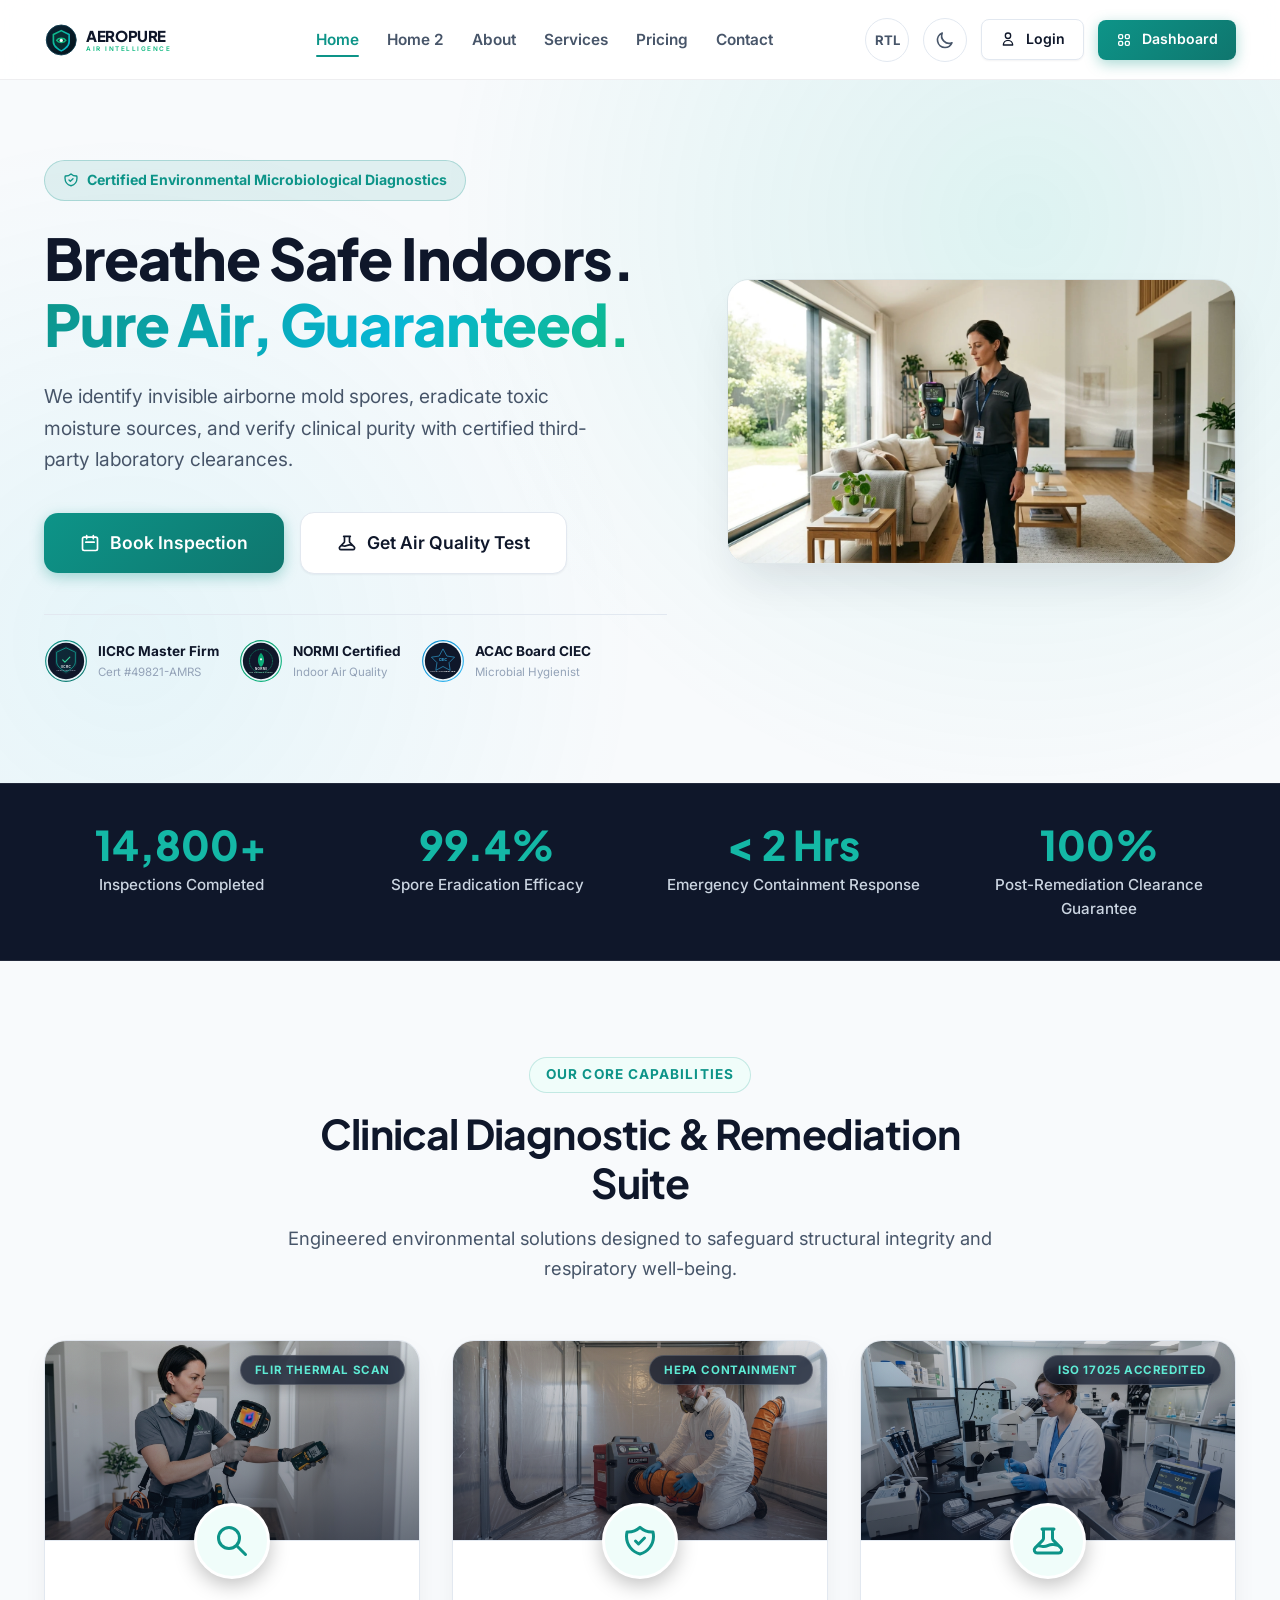
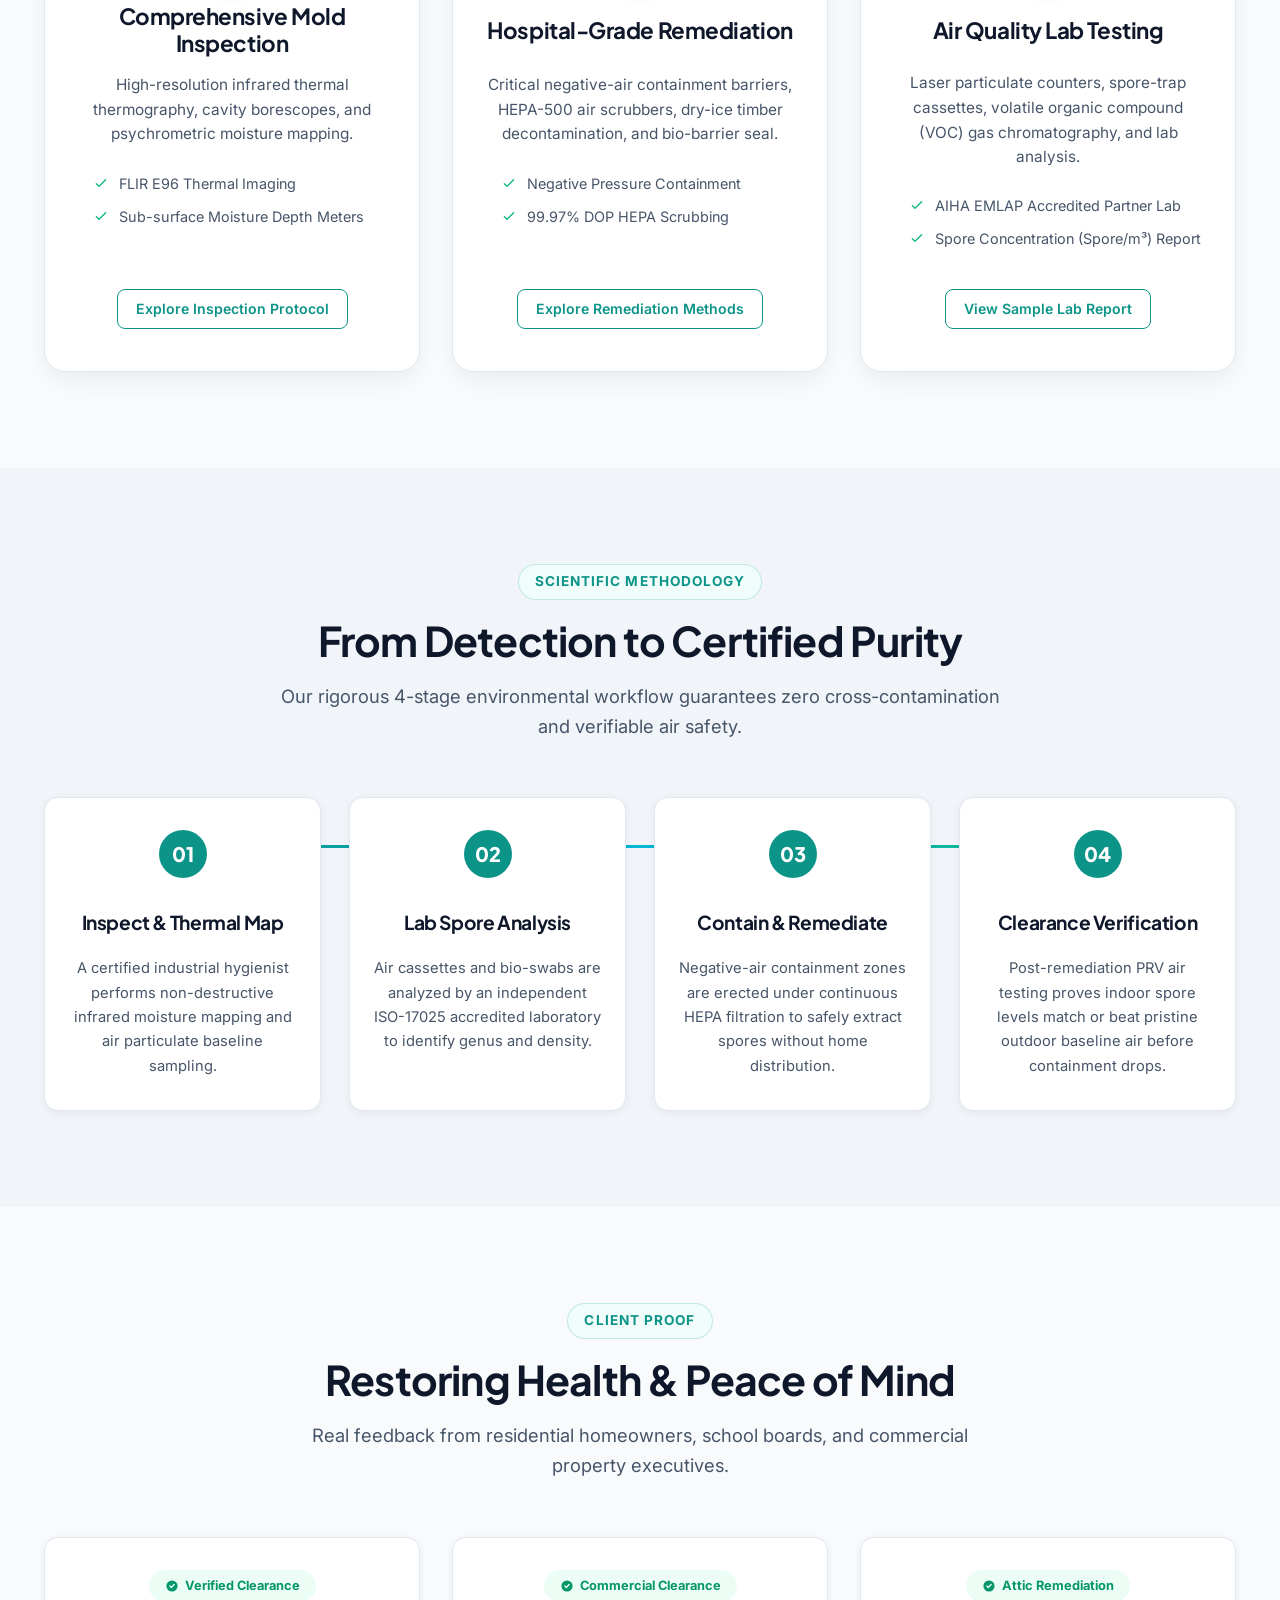
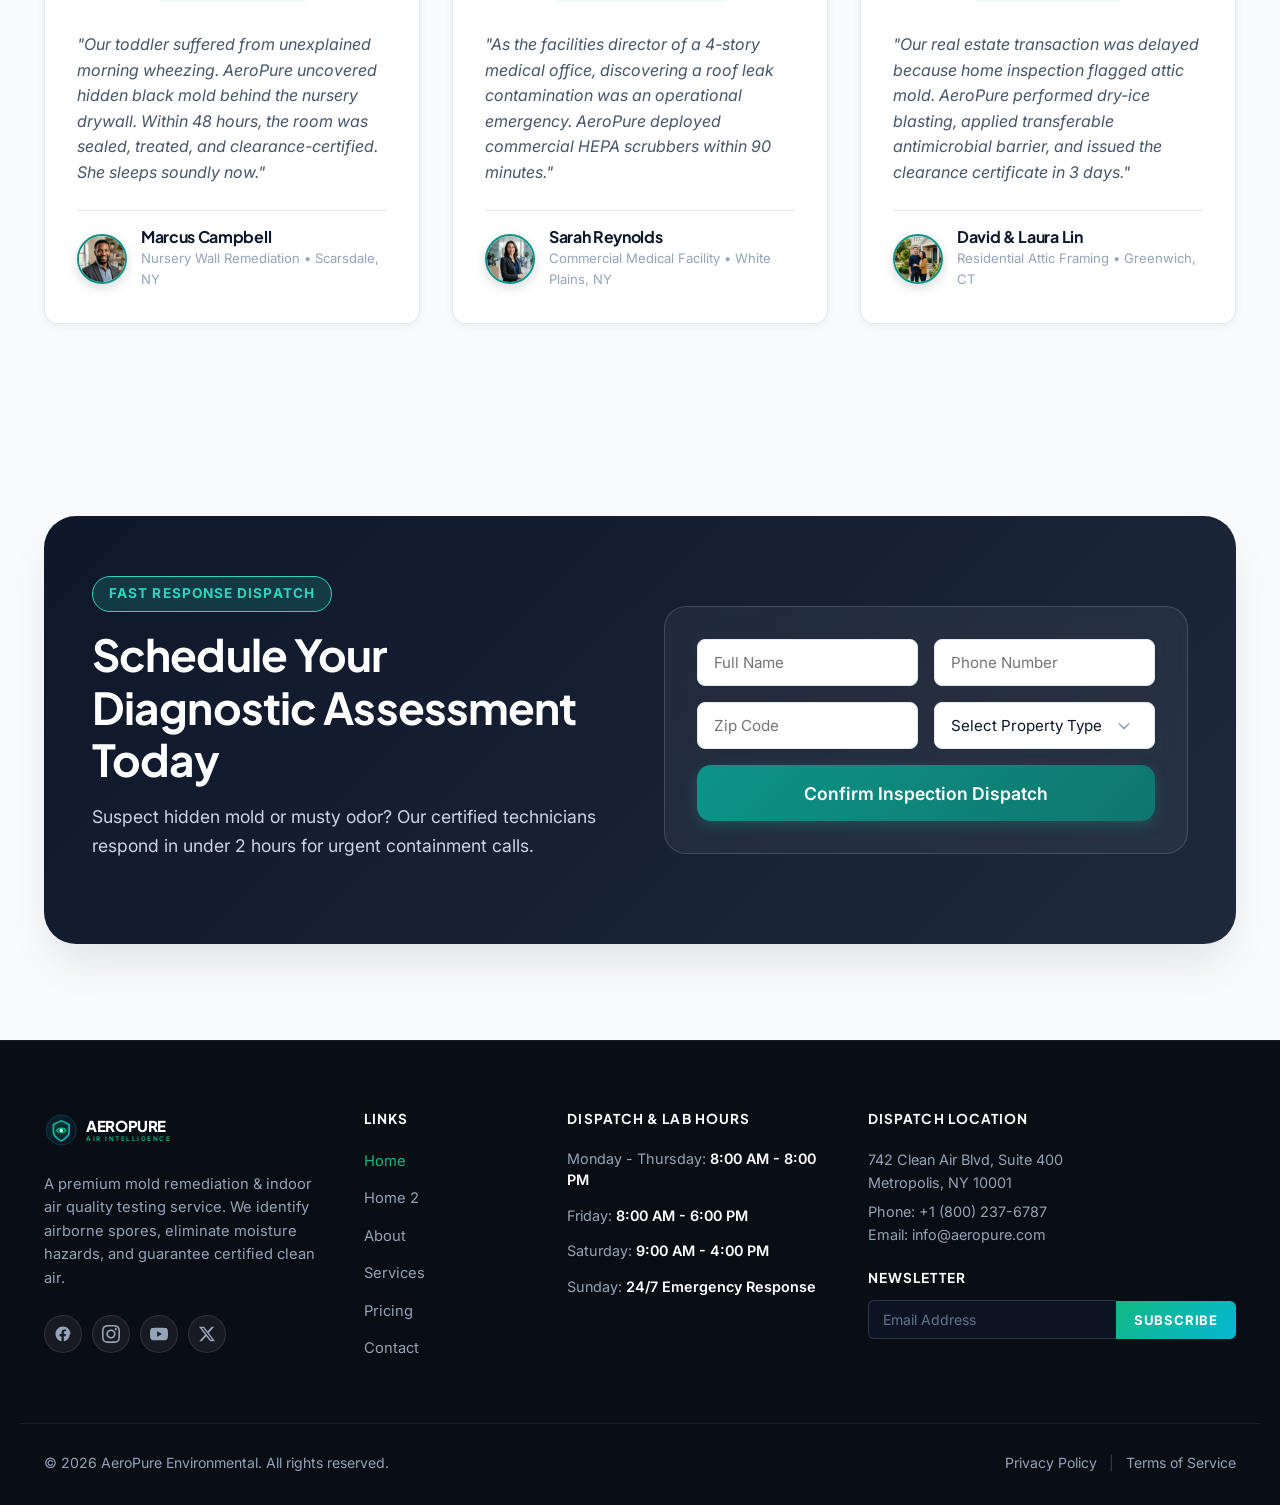
==== commit 080b8753: "2" ====
--- a/pages/index.html
+++ b/pages/index.html
@@ -45,9 +45,9 @@
         <ul class="nav-links">
           <li><a href="index.html" class="nav-link active">Home</a></li>
           <li><a href="home-2.html" class="nav-link">Home 2</a></li>
+          <li><a href="about.html" class="nav-link">About</a></li>
           <li><a href="services.html" class="nav-link">Services</a></li>
           <li><a href="pricing.html" class="nav-link">Pricing</a></li>
-          <li><a href="about.html" class="nav-link">About</a></li>
           <li><a href="contact.html" class="nav-link">Contact</a></li>
         </ul>
       </nav>
@@ -124,9 +124,9 @@
     <ul class="drawer-nav-list">
       <li><a href="index.html" class="drawer-nav-link active">Home</a></li>
       <li><a href="home-2.html" class="drawer-nav-link">Home 2</a></li>
+      <li><a href="about.html" class="drawer-nav-link">About</a></li>
       <li><a href="services.html" class="drawer-nav-link">Services</a></li>
       <li><a href="pricing.html" class="drawer-nav-link">Pricing</a></li>
-      <li><a href="about.html" class="drawer-nav-link">About</a></li>
       <li><a href="contact.html" class="drawer-nav-link">Contact</a></li>
     </ul>
     <div class="drawer-footer-actions">
@@ -265,6 +265,11 @@
         <div class="services-grid-3">
           <div class="tilt-card-container">
             <article class="tilt-card" tabindex="0">
+              <div class="tilt-card-media">
+                <img src="../assets/images/service-mold-inspection.jpg" alt="Environmental inspector performing infrared thermal mold inspection" loading="lazy">
+                <div class="tilt-card-media-overlay"></div>
+                <span class="tilt-card-tag">FLIR Thermal Scan</span>
+              </div>
               <div class="card-icon-wrapper">
                 <span class="ripple-effect"></span>
                 <svg fill="none" stroke="currentColor" viewBox="0 0 24 24"><path stroke-linecap="round" stroke-linejoin="round" stroke-width="2" d="M21 21l-6-6m2-5a7 7 0 11-14 0 7 7 0 0114 0z"/></svg>
@@ -283,6 +288,11 @@
 
           <div class="tilt-card-container">
             <article class="tilt-card" tabindex="0">
+              <div class="tilt-card-media">
+                <img src="../assets/images/service-mold-remediation.jpg" alt="Certified mold remediation technician setting up HEPA air scrubber in containment area" loading="lazy">
+                <div class="tilt-card-media-overlay"></div>
+                <span class="tilt-card-tag">HEPA Containment</span>
+              </div>
               <div class="card-icon-wrapper">
                 <span class="ripple-effect"></span>
                 <svg fill="none" stroke="currentColor" viewBox="0 0 24 24"><path stroke-linecap="round" stroke-linejoin="round" stroke-width="2" d="M9 12l2 2 4-4m5.618-4.016A11.955 11.955 0 0112 2.944a11.955 11.955 0 01-8.618 3.04A12.02 12.02 0 003 9c0 5.591 3.824 10.29 9 11.622 5.176-1.332 9-6.03 9-11.622 0-1.042-.133-2.052-.382-3.016z"/></svg>
@@ -301,6 +311,11 @@
 
           <div class="tilt-card-container">
             <article class="tilt-card" tabindex="0">
+              <div class="tilt-card-media">
+                <img src="../assets/images/service-air-testing.jpg" alt="Air quality laboratory scientist analyzing spore sample under microscope" loading="lazy">
+                <div class="tilt-card-media-overlay"></div>
+                <span class="tilt-card-tag">ISO 17025 Accredited</span>
+              </div>
               <div class="card-icon-wrapper">
                 <span class="ripple-effect"></span>
                 <svg fill="none" stroke="currentColor" viewBox="0 0 24 24"><path stroke-linecap="round" stroke-linejoin="round" stroke-width="2" d="M19.428 15.428a2 2 0 00-1.022-.547l-2.387-.477a6 6 0 00-3.86.517l-.318.158a6 6 0 01-3.86.517L6.05 15.21a2 2 0 00-1.806.547M8 4h8l-1 1v5.172a2 2 0 00.586 1.414l5 5c1.26 1.26.367 3.414-1.415 3.414H4.828c-1.782 0-2.674-2.154-1.414-3.414l5-5A2 2 0 009 10.172V5L8 4z"/></svg>
@@ -522,9 +537,9 @@
         <ul class="footer-links">
           <li><a href="../index.html" class="active">Home</a></li>
           <li><a href="home-2.html">Home 2</a></li>
+          <li><a href="about.html">About</a></li>
           <li><a href="services.html">Services</a></li>
           <li><a href="pricing.html">Pricing</a></li>
-          <li><a href="about.html">About</a></li>
           <li><a href="contact.html">Contact</a></li>
         </ul>
       </div>
--- a/assets/css/style.css
+++ b/assets/css/style.css
@@ -768,6 +768,55 @@
 }
 
 /* Micro-Animation: Pulsing Clean Air Ripple & Shield */
+.tilt-card-media {
+  position: relative;
+  width: calc(100% + 64px);
+  margin: -42px -32px 0 -32px;
+  height: 200px;
+  overflow: hidden;
+  border-bottom: 1px solid var(--border-color);
+  transform: translateZ(15px);
+}
+
+.tilt-card-media img {
+  width: 100%;
+  height: 100%;
+  object-fit: cover;
+  display: block;
+  transition: transform 0.5s cubic-bezier(0.25, 1, 0.5, 1);
+}
+
+.tilt-card:hover .tilt-card-media img {
+  transform: scale(1.08);
+}
+
+.tilt-card-media-overlay {
+  position: absolute;
+  inset: 0;
+  background: linear-gradient(180deg, rgba(15, 23, 42, 0.15) 0%, rgba(15, 23, 42, 0.6) 100%);
+  pointer-events: none;
+}
+
+.tilt-card-tag {
+  position: absolute;
+  top: 14px;
+  right: 14px;
+  padding: 5px 14px;
+  background: rgba(15, 23, 42, 0.75);
+  backdrop-filter: blur(8px);
+  -webkit-backdrop-filter: blur(8px);
+  border: 1px solid rgba(255, 255, 255, 0.18);
+  border-radius: var(--radius-full);
+  font-size: 0.72rem;
+  font-weight: 700;
+  color: #5eead4;
+  letter-spacing: 0.6px;
+  text-transform: uppercase;
+  z-index: 2;
+  box-shadow: 0 4px 12px rgba(0, 0, 0, 0.25);
+  transform: translateZ(25px);
+}
+
 .card-icon-wrapper {
   position: relative;
   width: 76px;
@@ -778,8 +827,10 @@
   display: flex;
   align-items: center;
   justify-content: center;
-  margin: 0 auto 24px auto;
+  margin: -38px auto 24px auto;
   transform: translateZ(40px);
+  box-shadow: 0 6px 20px rgba(0, 0, 0, 0.25);
+  border: 3px solid var(--bg-surface);
 }
 
 .card-icon-wrapper svg {
@@ -1070,6 +1121,24 @@
   box-sizing: border-box;
 }
 
+/* Secondary Buttons Inside Dark CTA Banners (Light & Dark Theme Visibility Fix) */
+.cta-banner-section .btn-secondary,
+.cta-banner-section a.btn-secondary {
+  background: rgba(255, 255, 255, 0.12) !important;
+  color: #FFFFFF !important;
+  border: 1.5px solid rgba(255, 255, 255, 0.35) !important;
+  box-shadow: 0 4px 14px rgba(0, 0, 0, 0.2);
+}
+
+.cta-banner-section .btn-secondary:hover,
+.cta-banner-section a.btn-secondary:hover {
+  background: rgba(255, 255, 255, 0.22) !important;
+  color: #FFFFFF !important;
+  border-color: rgba(255, 255, 255, 0.6) !important;
+  transform: translateY(-2px);
+  box-shadow: 0 8px 24px rgba(0, 0, 0, 0.3);
+}
+
 .cta-trust-strip {
   display: flex;
   align-items: center;
@@ -1097,16 +1166,21 @@
   min-width: 0;
 }
 
+.cta-banner-section h1,
+.cta-banner-section h2,
+.cta-banner-section h3,
+.cta-banner-section h4,
 .cta-banner-content h2 {
-  color: var(--white);
+  color: var(--white) !important;
   font-size: clamp(2rem, 3.5vw, 2.75rem);
   margin-bottom: 16px;
   overflow-wrap: break-word;
   word-wrap: break-word;
 }
 
+.cta-banner-section p,
 .cta-banner-content p {
-  color: var(--slate-300);
+  color: var(--slate-300) !important;
   font-size: 1.1rem;
   margin-bottom: 24px;
   overflow-wrap: break-word;
@@ -1182,8 +1256,8 @@
 .hero-home-2 {
   position: relative;
   padding: 80px 0 100px;
-  background: radial-gradient(circle at 20% 30%, rgba(239, 68, 68, 0.08) 0%, transparent 40%),
-              radial-gradient(circle at 80% 80%, rgba(13, 148, 136, 0.1) 0%, transparent 50%),
+  background: radial-gradient(circle at 20% 30%, rgba(13, 148, 136, 0.18) 0%, transparent 45%),
+              radial-gradient(circle at 80% 80%, rgba(16, 185, 129, 0.14) 0%, transparent 50%),
               var(--slate-950);
   color: var(--white);
 }
@@ -1219,7 +1293,7 @@
   height: 280px;
   border-radius: 50%;
   border: 24px solid transparent;
-  border-top-color: var(--accent-red);
+  border-top-color: var(--primary-light);
   border-right-color: var(--accent-amber);
   border-left-color: var(--secondary-light);
   transform: rotate(-45deg);
@@ -1269,7 +1343,7 @@
   font-family: var(--font-mono);
   font-size: 1.3rem;
   font-weight: 700;
-  color: var(--accent-red);
+  color: var(--primary-light);
 }
 
 .reading-label {
@@ -1311,7 +1385,7 @@
 .problem-card {
   background: var(--bg-surface);
   border: 1px solid var(--border-color);
-  border-top: 4px solid var(--accent-red);
+  border-top: 4px solid var(--primary);
   border-radius: var(--radius-md);
   padding: 28px 22px;
   box-shadow: var(--shadow-sm);
@@ -1321,6 +1395,35 @@
   align-items: center;
   text-align: center;
   height: 100%;
+  overflow: hidden;
+}
+
+.problem-card-media {
+  position: relative;
+  width: calc(100% + 44px);
+  margin: -28px -22px 0 -22px;
+  height: 160px;
+  overflow: hidden;
+  border-bottom: 1px solid var(--border-color);
+}
+
+.problem-card-media img {
+  width: 100%;
+  height: 100%;
+  object-fit: cover;
+  display: block;
+  transition: transform 0.4s ease;
+}
+
+.problem-card:hover .problem-card-media img {
+  transform: scale(1.08);
+}
+
+.problem-card-media-overlay {
+  position: absolute;
+  inset: 0;
+  background: linear-gradient(180deg, rgba(15, 23, 42, 0.1) 0%, rgba(15, 23, 42, 0.55) 100%);
+  pointer-events: none;
 }
 
 .problem-card:hover {
@@ -1332,12 +1435,16 @@
   width: 52px;
   height: 52px;
   border-radius: var(--radius-sm);
-  background: var(--accent-red-surface);
-  color: var(--accent-red);
+  background: var(--primary-surface);
+  color: var(--primary);
   display: flex;
   align-items: center;
   justify-content: center;
-  margin: 0 auto 20px auto;
+  margin: -26px auto 20px auto;
+  position: relative;
+  z-index: 2;
+  box-shadow: 0 4px 14px rgba(0, 0, 0, 0.2);
+  border: 2px solid var(--bg-surface);
 }
 
 .problem-card h3,
@@ -1481,6 +1588,35 @@
   align-items: center;
   text-align: center;
   height: 100%;
+  overflow: hidden;
+}
+
+.diff-card-media {
+  position: relative;
+  width: calc(100% + 48px);
+  margin: -32px -24px 0 -24px;
+  height: 160px;
+  overflow: hidden;
+  border-bottom: 1px solid var(--border-color);
+}
+
+.diff-card-media img {
+  width: 100%;
+  height: 100%;
+  object-fit: cover;
+  display: block;
+  transition: transform 0.4s ease;
+}
+
+.diff-card:hover .diff-card-media img {
+  transform: scale(1.08);
+}
+
+.diff-card-media-overlay {
+  position: absolute;
+  inset: 0;
+  background: linear-gradient(180deg, rgba(15, 23, 42, 0.1) 0%, rgba(15, 23, 42, 0.55) 100%);
+  pointer-events: none;
 }
 
 .diff-card:hover {
@@ -1498,7 +1634,11 @@
   display: flex;
   align-items: center;
   justify-content: center;
-  margin: 0 auto 22px auto;
+  margin: -28px auto 22px auto;
+  position: relative;
+  z-index: 2;
+  box-shadow: 0 4px 14px rgba(0, 0, 0, 0.2);
+  border: 2px solid var(--bg-surface);
 }
 
 .diff-card h3 {
--- a/assets/css/dark-mode.css
+++ b/assets/css/dark-mode.css
@@ -10,9 +10,12 @@
   --bg-elevated: #1E293B;
   --bg-alt: #0B1120;
 
+  --primary: #14B8A6;
+  --primary-light: #2DD4BF;
+
   --text-primary: #F8FAFC;
-  --text-secondary: #94A3B8;
-  --text-muted: #64748B;
+  --text-secondary: #CBD5E1;
+  --text-muted: #94A3B8;
 
   --border-color: rgba(51, 65, 85, 0.7);
   --border-subtle: rgba(20, 184, 166, 0.18);
@@ -25,9 +28,9 @@
   --shadow-lg: 0 24px 48px -12px rgba(0, 0, 0, 0.7);
   --shadow-hover: 0 28px 56px -10px rgba(13, 148, 136, 0.35);
 
-  --primary-surface: rgba(13, 148, 136, 0.15);
-  --secondary-surface: rgba(16, 185, 129, 0.15);
-  --accent-red-surface: rgba(239, 68, 68, 0.15);
+  --primary-surface: rgba(13, 148, 136, 0.25);
+  --secondary-surface: rgba(16, 185, 129, 0.2);
+  --accent-red-surface: rgba(239, 68, 68, 0.2);
 }
 
 [data-theme="dark"] .tilt-card {
--- a/assets/css/rtl.css
+++ b/assets/css/rtl.css
@@ -97,3 +97,8 @@
   text-align: right;
   justify-content: flex-start;
 }
+
+[dir="rtl"] .tilt-card-tag {
+  right: auto;
+  left: 14px;
+}
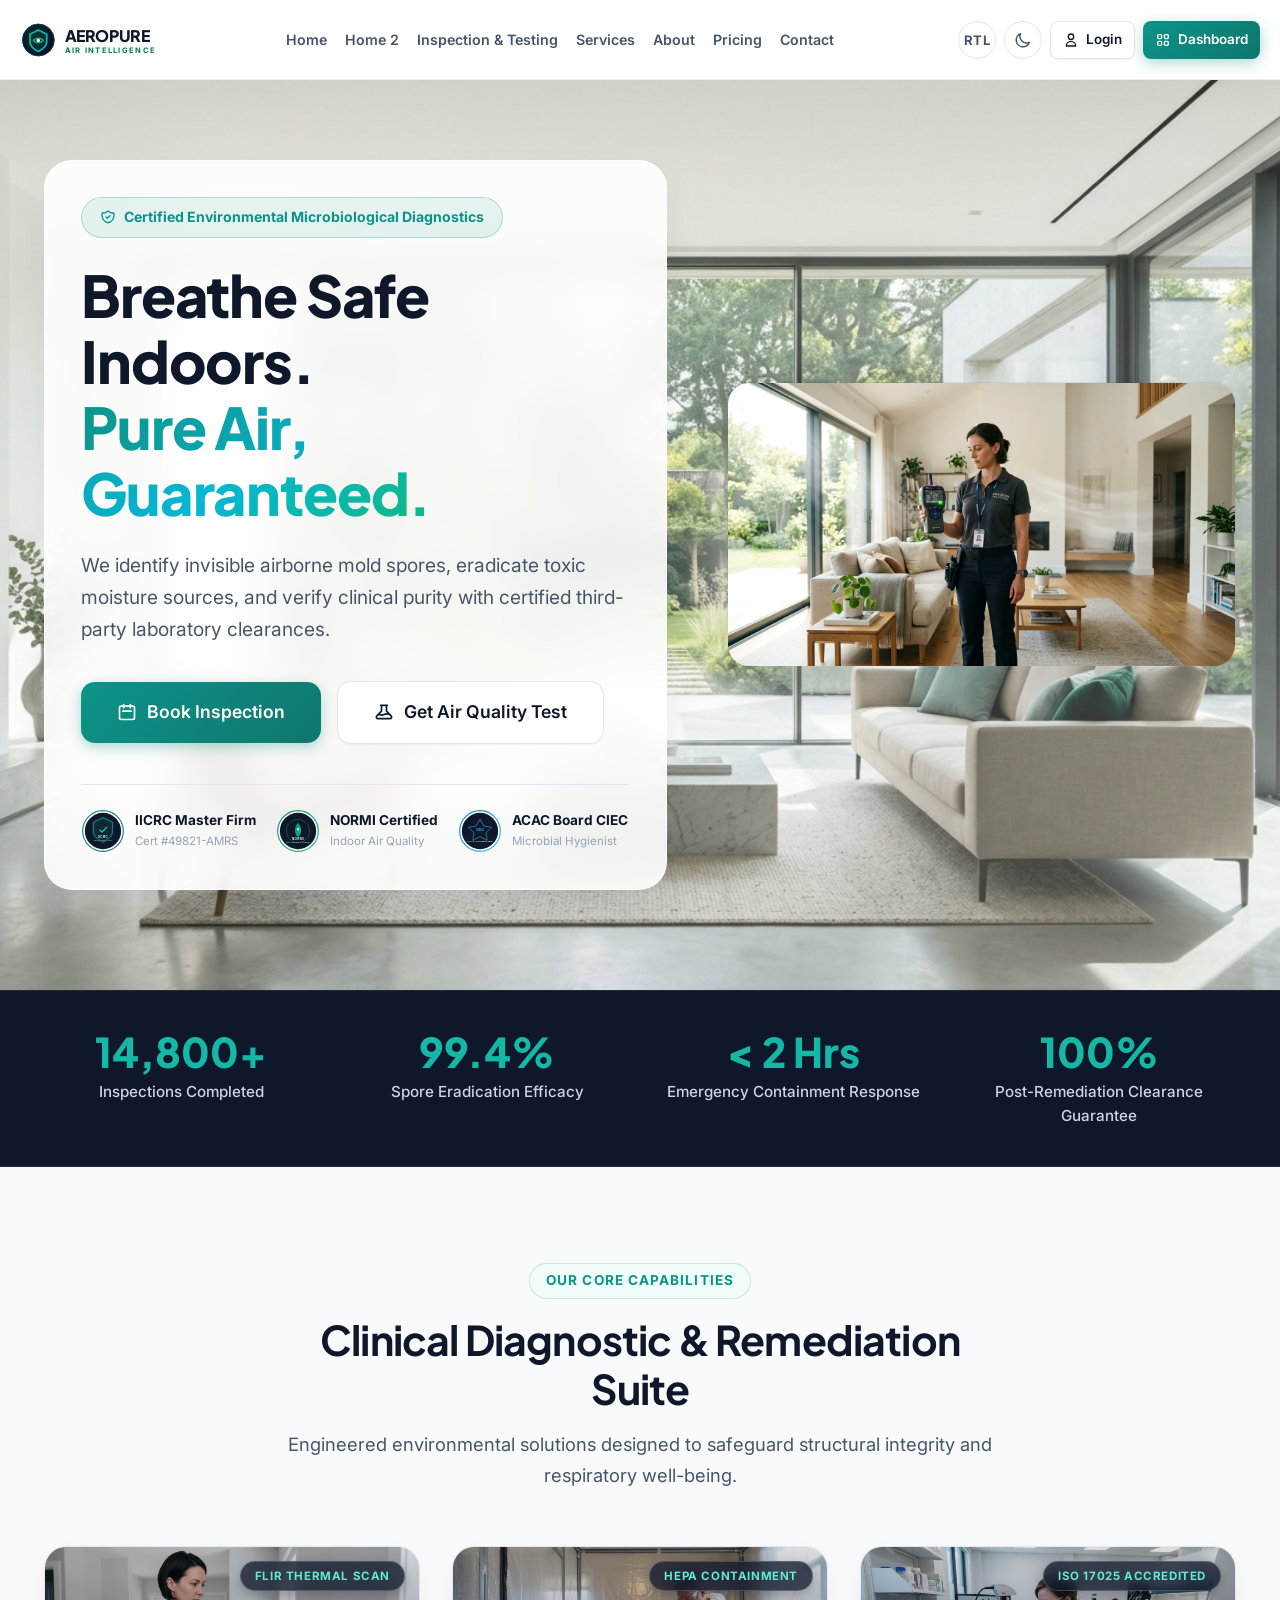
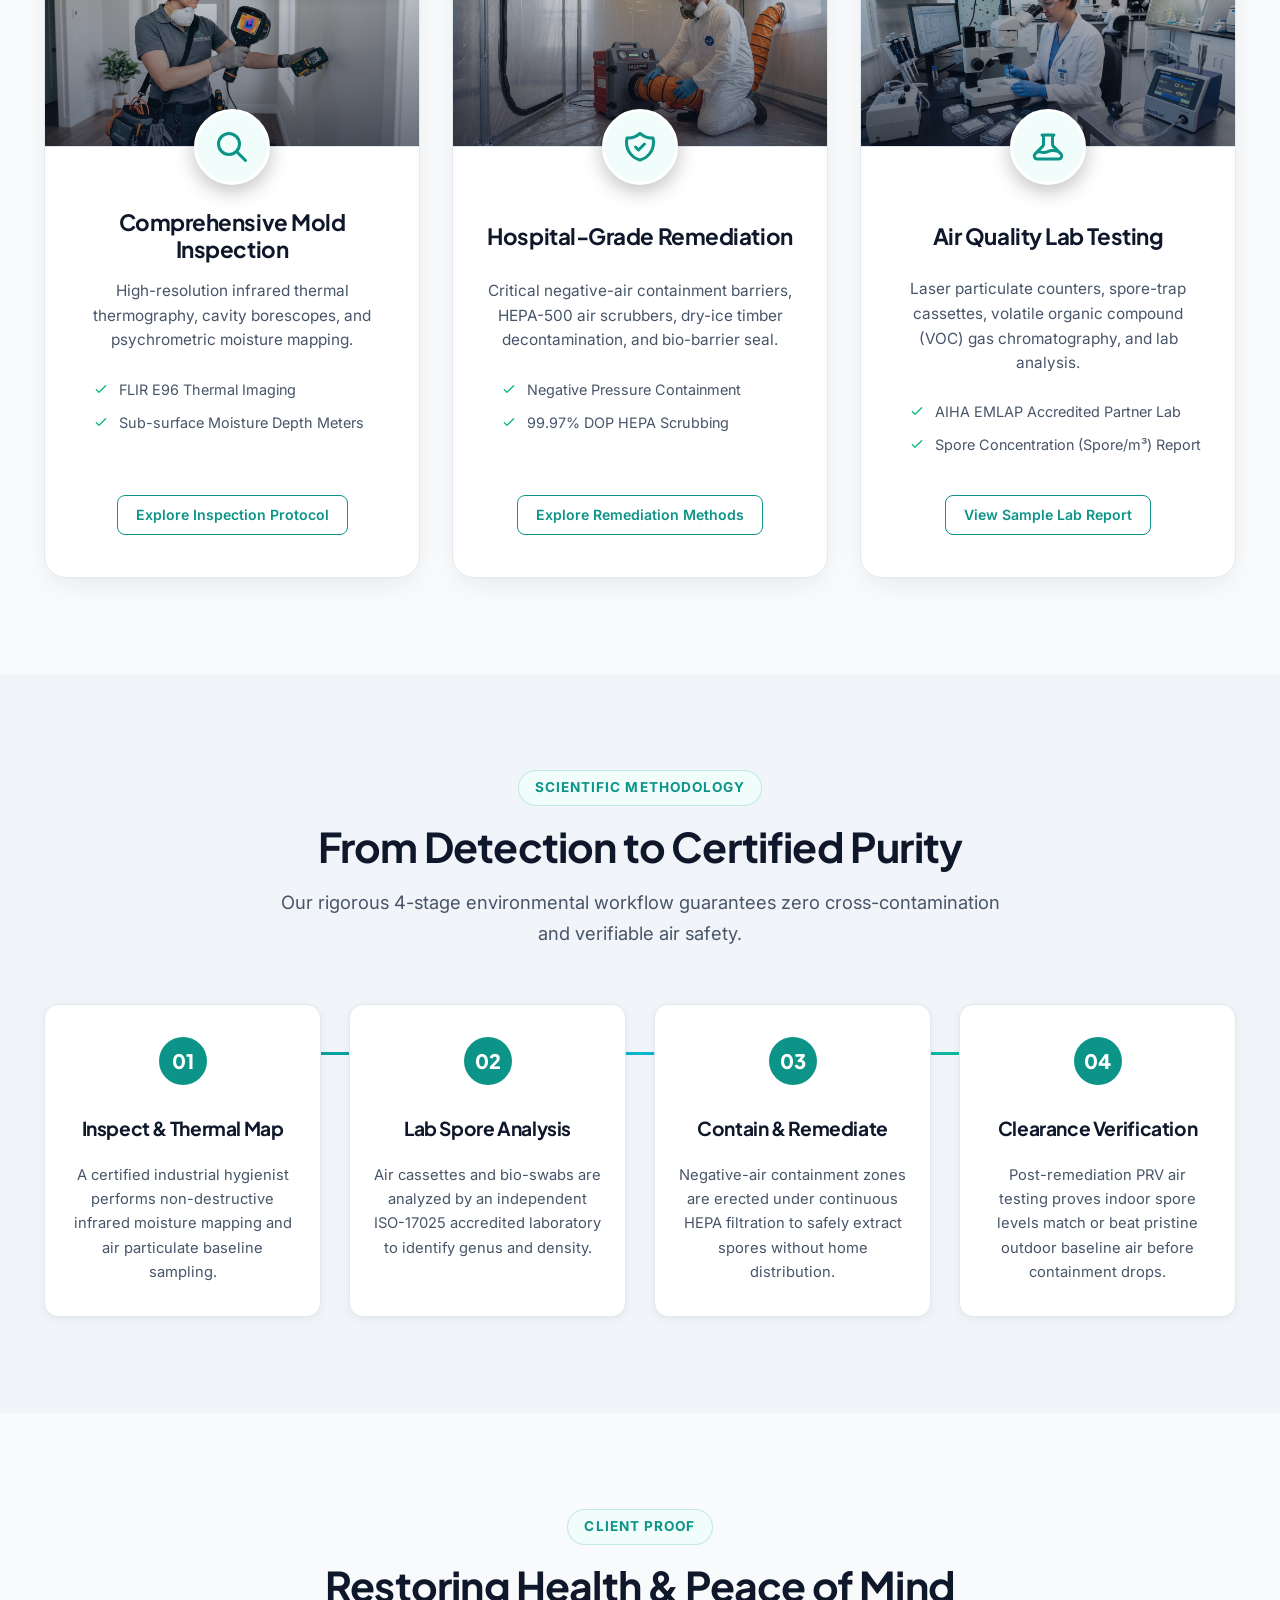
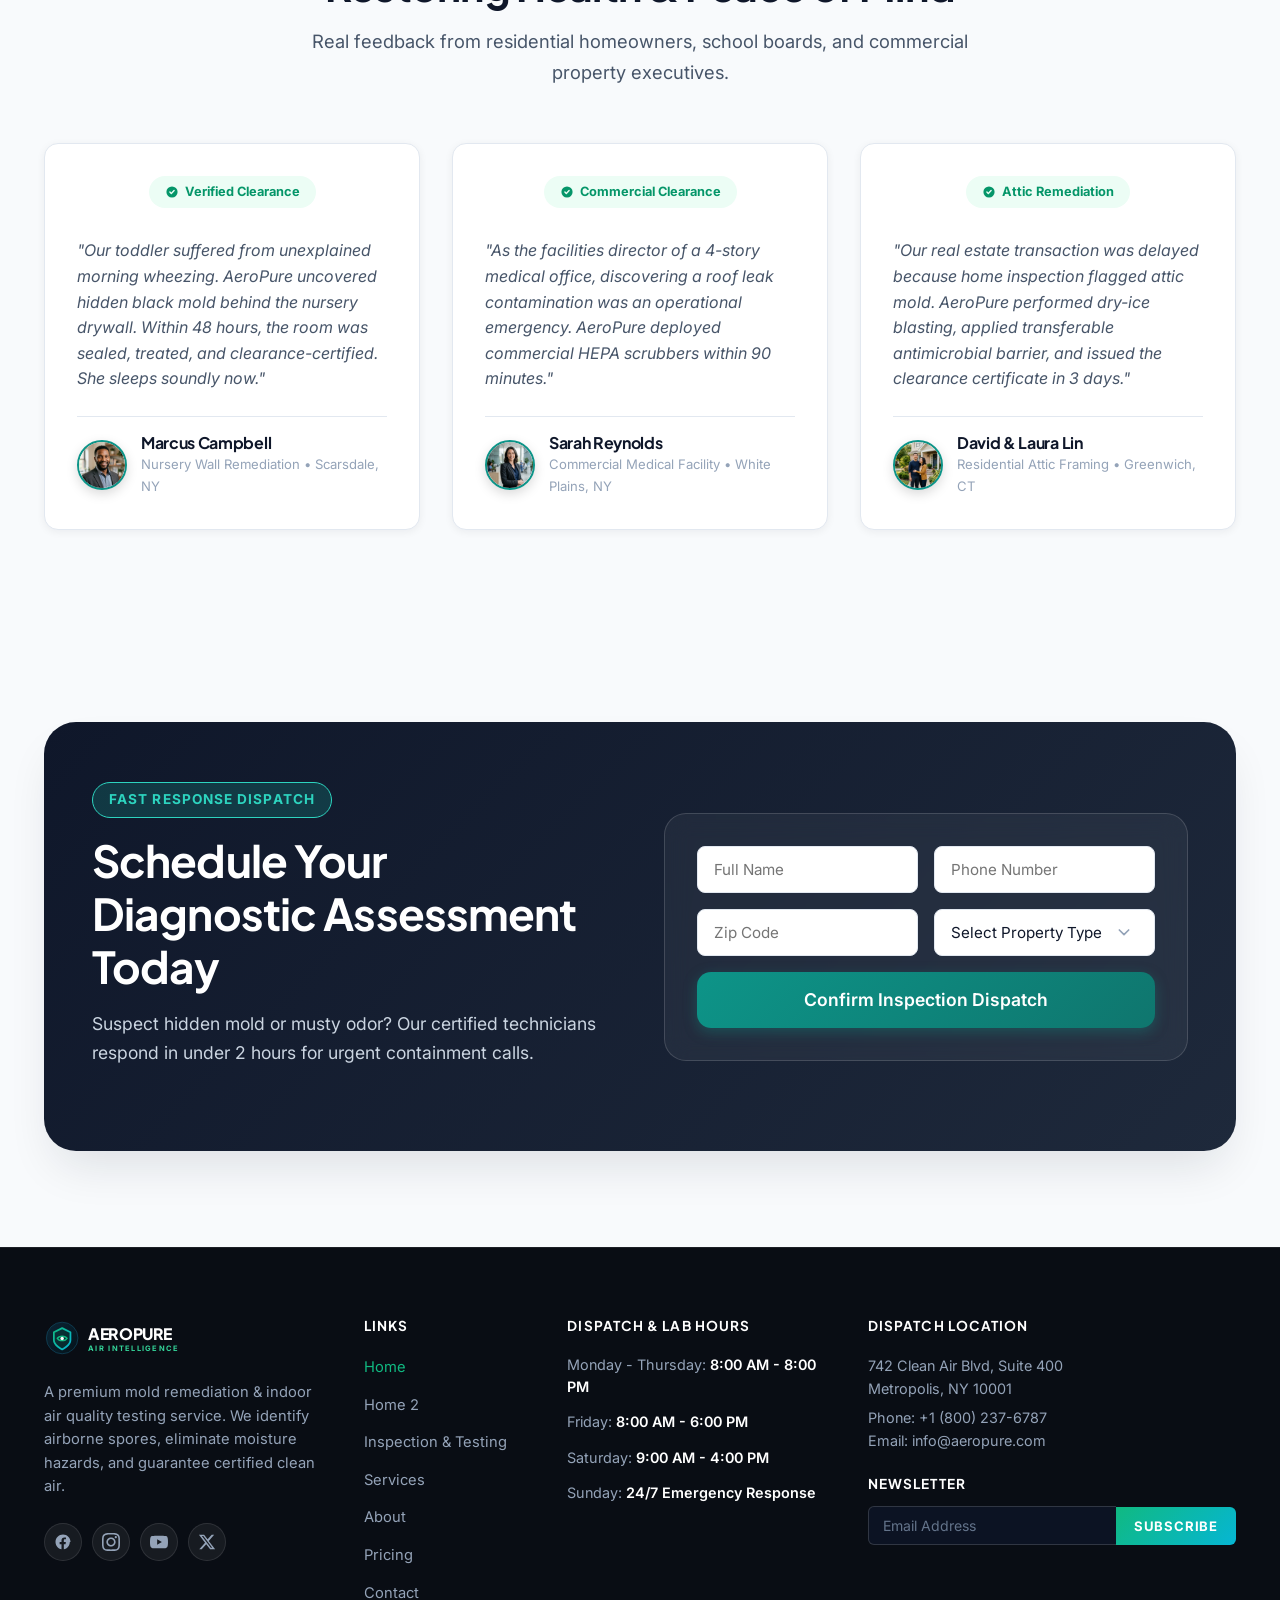
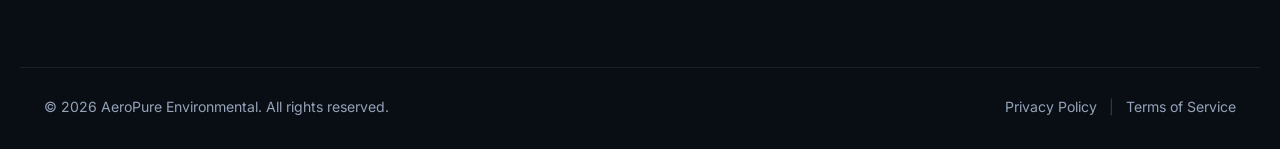
==== commit ed6769aa: "3" ====
--- a/pages/index.html
+++ b/pages/index.html
@@ -8,17 +8,17 @@
   <link rel="icon" type="image/svg+xml" href="../assets/images/favicon.svg">
 
   <!-- Core Stylesheets -->
-  <link rel="stylesheet" href="../assets/css/style.css">
-  <link rel="stylesheet" href="../assets/css/dark-mode.css">
-  <link rel="stylesheet" href="../assets/css/rtl.css">
+  <link rel="stylesheet" href="../assets/css/style.css?v=2.3">
+  <link rel="stylesheet" href="../assets/css/dark-mode.css?v=2.3">
+  <link rel="stylesheet" href="../assets/css/rtl.css?v=2.3">
 </head>
 <body>
 
   <!-- Site Header -->
   <header class="site-header" id="siteHeader">
     <div class="container header-inner">
-      <a href="index.html" class="brand-logo" aria-label="AeroPure Environmental Homepage">
-        <svg viewBox="0 0 240 50" width="180" height="38">
+      <a href="../index.html" class="brand-logo" aria-label="AeroPure Environmental Homepage">
+        <svg viewBox="0 0 178 50" width="142" height="40">
           <defs>
             <linearGradient id="logo-bg-grad" x1="0%" y1="0%" x2="100%" y2="100%">
               <stop offset="0%" stop-color="#0B2535"/>
@@ -36,17 +36,18 @@
             <circle cx="21" cy="21.5" r="2.2" fill="#FFFFFF"/>
           </g>
           <text x="56" y="27" font-family="'Plus Jakarta Sans', sans-serif" font-size="20" font-weight="800" fill="currentColor" letter-spacing="-0.5">AEROPURE</text>
-          <text x="56" y="40" font-family="'Inter', sans-serif" font-size="8.5" font-weight="600" fill="#10B981" letter-spacing="2">AIR INTELLIGENCE</text>
+          <text x="56" y="41" class="logo-tagline" font-family="'Inter', sans-serif" font-size="9.5" font-weight="700" fill="#047857" letter-spacing="1.6">AIR INTELLIGENCE</text>
         </svg>
       </a>
 
       <!-- Primary Navigation -->
       <nav class="main-nav" aria-label="Primary Navigation">
         <ul class="nav-links">
-          <li><a href="index.html" class="nav-link active">Home</a></li>
+          <li><a href="../index.html" class="nav-link">Home</a></li>
           <li><a href="home-2.html" class="nav-link">Home 2</a></li>
+          <li><a href="mold-inspection-testing.html" class="nav-link">Inspection &amp; Testing</a></li>
+          <li><a href="services.html" class="nav-link">Services</a></li>
           <li><a href="about.html" class="nav-link">About</a></li>
-          <li><a href="services.html" class="nav-link">Services</a></li>
           <li><a href="pricing.html" class="nav-link">Pricing</a></li>
           <li><a href="contact.html" class="nav-link">Contact</a></li>
         </ul>
@@ -112,7 +113,7 @@
             <circle cx="21" cy="21.5" r="2.2" fill="#FFFFFF"/>
           </g>
           <text x="56" y="27" font-family="'Plus Jakarta Sans', sans-serif" font-size="20" font-weight="800" fill="currentColor" letter-spacing="-0.5">AEROPURE</text>
-          <text x="56" y="40" font-family="'Inter', sans-serif" font-size="8.5" font-weight="600" fill="#10B981" letter-spacing="2">AIR INTELLIGENCE</text>
+          <text x="56" y="41" class="logo-tagline" font-family="'Inter', sans-serif" font-size="9.5" font-weight="700" fill="#047857" letter-spacing="1.6">AIR INTELLIGENCE</text>
         </svg>
       </a>
       <button type="button" class="drawer-close-btn icon-toggle-btn" aria-label="Close menu">
@@ -122,10 +123,11 @@
       </button>
     </div>
     <ul class="drawer-nav-list">
-      <li><a href="index.html" class="drawer-nav-link active">Home</a></li>
+      <li><a href="../index.html" class="drawer-nav-link">Home</a></li>
       <li><a href="home-2.html" class="drawer-nav-link">Home 2</a></li>
+      <li><a href="mold-inspection-testing.html" class="drawer-nav-link">Inspection &amp; Testing</a></li>
+      <li><a href="services.html" class="drawer-nav-link">Services</a></li>
       <li><a href="about.html" class="drawer-nav-link">About</a></li>
-      <li><a href="services.html" class="drawer-nav-link">Services</a></li>
       <li><a href="pricing.html" class="drawer-nav-link">Pricing</a></li>
       <li><a href="contact.html" class="drawer-nav-link">Contact</a></li>
     </ul>
@@ -164,7 +166,7 @@
 
   <main>
     <!-- Hero 1 -->
-    <section class="hero-home-1">
+    <section class="hero-home-1 hero-home1-page">
       <div class="container hero-grid">
         <div class="hero-content">
           <div class="hero-tag">
@@ -501,7 +503,7 @@
               <circle cx="21" cy="21.5" r="2.2" fill="#FFFFFF"/>
             </g>
             <text x="56" y="27" font-family="'Plus Jakarta Sans', sans-serif" font-size="20" font-weight="800" fill="#FFFFFF" letter-spacing="-0.5">AEROPURE</text>
-            <text x="56" y="40" font-family="'Inter', sans-serif" font-size="8.5" font-weight="600" fill="#10B981" letter-spacing="2">AIR INTELLIGENCE</text>
+            <text x="56" y="41" class="logo-tagline" font-family="'Inter', sans-serif" font-size="9.5" font-weight="700" fill="#34D399" letter-spacing="1.6">AIR INTELLIGENCE</text>
           </svg>
         </a>
         <p>
@@ -537,8 +539,9 @@
         <ul class="footer-links">
           <li><a href="../index.html" class="active">Home</a></li>
           <li><a href="home-2.html">Home 2</a></li>
+          <li><a href="mold-inspection-testing.html">Inspection &amp; Testing</a></li>
+          <li><a href="services.html">Services</a></li>
           <li><a href="about.html">About</a></li>
-          <li><a href="services.html">Services</a></li>
           <li><a href="pricing.html">Pricing</a></li>
           <li><a href="contact.html">Contact</a></li>
         </ul>
--- a/assets/css/style.css
+++ b/assets/css/style.css
@@ -90,7 +90,11 @@
 html {
   font-size: 16px;
   scroll-behavior: smooth;
+  scroll-padding-top: calc(var(--header-height) + 16px);
   -webkit-text-size-adjust: 100%;
+  overflow-x: hidden;
+  max-width: 100%;
+  width: 100%;
 }
 
 body {
@@ -99,14 +103,24 @@
   color: var(--text-primary);
   line-height: 1.6;
   overflow-x: hidden;
+  max-width: 100%;
+  width: 100%;
   min-height: 100vh;
   display: flex;
   flex-direction: column;
   transition: background-color var(--transition-smooth), color var(--transition-smooth);
 }
 
+body:has(.site-header) {
+  padding-top: var(--header-height);
+}
+
 main {
-  flex: 1;
+  flex: 1 1 auto;
+  min-width: 0;
+  max-width: 100%;
+  width: 100%;
+  overflow-x: hidden;
 }
 
 img, svg {
@@ -299,9 +313,14 @@
 
 /* --- Header & Navigation --- */
 .site-header {
-  position: sticky;
-  top: 0;
+  position: fixed !important;
+  top: 0 !important;
+  left: 0 !important;
+  right: 0 !important;
   z-index: 1000;
+  width: 100% !important;
+  max-width: 100% !important;
+  box-sizing: border-box;
   background: var(--glass-bg);
   backdrop-filter: blur(14px);
   -webkit-backdrop-filter: blur(14px);
@@ -310,10 +329,24 @@
   transition: all var(--transition-fast);
 }
 
+.site-header.scrolled {
+  box-shadow: 0 4px 20px rgba(0, 0, 0, 0.08);
+  border-bottom-color: var(--border-color);
+}
+
+.site-header .container {
+  max-width: 1440px;
+  width: 100%;
+  padding-left: 32px;
+  padding-right: 32px;
+  height: 100%;
+}
+
 .header-inner {
   display: flex;
   align-items: center;
   justify-content: space-between;
+  gap: 24px;
   height: 100%;
 }
 
@@ -322,11 +355,27 @@
   align-items: center;
   gap: 12px;
   text-decoration: none;
+  flex-shrink: 0;
 }
 
 .brand-logo svg, .brand-logo img {
-  height: 38px;
+  height: 40px;
   width: auto;
+  display: block;
+}
+
+.logo-tagline {
+  fill: #047857;
+  font-weight: 700;
+  letter-spacing: 1.6px;
+  transition: fill var(--transition-fast);
+}
+
+.site-footer .logo-tagline,
+.footer-brand .logo-tagline,
+.footer-brand-logo .logo-tagline,
+[data-theme="dark"] .logo-tagline {
+  fill: #34D399;
 }
 
 .brand-name {
@@ -352,21 +401,31 @@
 .main-nav {
   display: flex;
   align-items: center;
-  gap: 32px;
+  justify-content: center;
+  margin: 0 auto;
 }
 
 .nav-links {
   display: flex;
   align-items: center;
-  gap: 28px;
+  gap: 22px;
+  list-style: none;
+  margin: 0;
+  padding: 0;
+  white-space: nowrap;
 }
 
 .nav-link {
-  font-size: 0.96rem;
+  font-size: 0.93rem;
   font-weight: 600;
   color: var(--text-secondary);
   position: relative;
-  padding: 8px 0;
+  padding: 8px 2px;
+  white-space: nowrap;
+  display: inline-flex;
+  align-items: center;
+  line-height: 1.4;
+  transition: color var(--transition-fast);
 }
 
 .nav-link:hover, .nav-link.active {
@@ -379,7 +438,7 @@
   bottom: 0;
   left: 0;
   width: 100%;
-  height: 2px;
+  height: 2.5px;
   background: var(--primary);
   border-radius: var(--radius-full);
 }
@@ -387,21 +446,38 @@
 .header-actions {
   display: flex;
   align-items: center;
-  gap: 14px;
+  gap: 10px;
+  flex-shrink: 0;
+}
+
+.header-actions .btn-sm {
+  height: 40px;
+  min-height: 40px;
+  padding: 0 16px;
+  display: inline-flex;
+  align-items: center;
+  justify-content: center;
+  gap: 7px;
+  font-size: 0.88rem;
+  font-weight: 600;
+  white-space: nowrap;
 }
 
 /* Tool Toggles (Dark mode & RTL) */
 .icon-toggle-btn {
-  display: flex;
+  display: inline-flex;
   align-items: center;
   justify-content: center;
-  width: 44px;
-  height: 44px;
+  width: 40px;
+  height: 40px;
   border-radius: var(--radius-full);
   background: var(--bg-surface);
   border: 1px solid var(--border-color);
   color: var(--text-secondary);
   transition: all var(--transition-fast);
+  cursor: pointer;
+  flex-shrink: 0;
+  padding: 0;
 }
 
 .icon-toggle-btn:hover {
@@ -410,9 +486,49 @@
   border-color: var(--primary-light);
 }
 
+.icon-toggle-btn.active,
+.rtl-toggle-btn.active {
+  background: var(--primary) !important;
+  color: #FFFFFF !important;
+  border-color: var(--primary) !important;
+}
+
 .icon-toggle-btn svg {
-  width: 20px;
-  height: 20px;
+  width: 18px;
+  height: 18px;
+}
+
+.rtl-toggle-btn span {
+  font-size: 0.78rem;
+  font-weight: 700;
+  letter-spacing: 0.02em;
+}
+
+@media (max-width: 1340px) and (min-width: 1025px) {
+  .site-header .container {
+    padding-left: 20px;
+    padding-right: 20px;
+  }
+  .nav-links {
+    gap: 16px;
+  }
+  .nav-link {
+    font-size: 0.89rem;
+    padding: 8px 1px;
+  }
+  .header-actions {
+    gap: 8px;
+  }
+  .header-actions .btn-sm {
+    padding: 0 12px;
+    font-size: 0.84rem;
+    height: 38px;
+    min-height: 38px;
+  }
+  .icon-toggle-btn {
+    width: 38px;
+    height: 38px;
+  }
 }
 
 .mobile-menu-toggle {
@@ -474,32 +590,50 @@
   display: flex;
   align-items: center;
   justify-content: space-between;
-  margin-bottom: 32px;
+  margin-bottom: 24px;
   padding-bottom: 16px;
   border-bottom: 1px solid var(--border-color);
+  width: 100%;
 }
 
 .drawer-nav-list {
   display: flex;
   flex-direction: column;
-  gap: 18px;
-  margin-bottom: 32px;
-  text-align: center;
+  gap: 6px;
+  margin-bottom: 24px;
+  padding: 0;
+  list-style: none;
+  width: 100%;
 }
 
 .drawer-nav-link {
-  font-size: 1.15rem;
+  font-size: 1.05rem;
   font-weight: 600;
   color: var(--text-primary);
   display: flex;
   align-items: center;
-  justify-content: center;
-  text-align: center;
-  padding: 10px 0;
-}
-
-.drawer-nav-link:hover, .drawer-nav-link.active {
+  justify-content: flex-start;
+  text-align: left;
+  padding: 12px 18px;
+  border-radius: var(--radius-md);
+  border-left: 3px solid transparent;
+  transition: all var(--transition-fast);
+  text-decoration: none;
+  width: 100%;
+  box-sizing: border-box;
+}
+
+.drawer-nav-link:hover {
+  background: var(--bg-alt);
   color: var(--primary);
+  padding-left: 22px;
+}
+
+.drawer-nav-link.active {
+  background: var(--primary-surface);
+  color: var(--primary);
+  font-weight: 700;
+  border-left-color: var(--primary);
 }
 
 .drawer-footer-actions {
@@ -509,6 +643,7 @@
   display: flex;
   flex-direction: column;
   gap: 14px;
+  width: 100%;
 }
 
 .drawer-tools-row {
@@ -519,16 +654,25 @@
   background: var(--bg-alt);
   border-radius: var(--radius-md);
   border: 1px solid var(--border-color);
+  width: 100%;
+  box-sizing: border-box;
 }
 
 .drawer-cta-btns {
   display: flex;
   gap: 10px;
+  width: 100%;
+  box-sizing: border-box;
 }
 
 .drawer-cta-btns .btn {
   flex: 1;
   justify-content: center;
+  padding: 10px 12px;
+  font-size: 0.88rem;
+  min-height: 42px;
+  white-space: nowrap;
+  box-sizing: border-box;
 }
 
 /* ==========================================================================
@@ -543,6 +687,126 @@
               radial-gradient(circle at 10% 80%, rgba(6, 182, 212, 0.08) 0%, transparent 40%),
               var(--bg-main);
   overflow: hidden;
+}
+
+/* Page-specific Hero Backgrounds with Clear, Vibrant Imagery */
+.hero-home1-page {
+  position: relative;
+  background-image: 
+    linear-gradient(135deg, rgba(255, 255, 255, 0.25) 0%, rgba(240, 253, 250, 0.12) 50%, rgba(255, 255, 255, 0.30) 100%),
+    url('../images/home1-hero-bg.jpg');
+  background-size: cover;
+  background-position: center center;
+  background-repeat: no-repeat;
+}
+
+.hero-about-page {
+  position: relative;
+  background-image: 
+    linear-gradient(135deg, rgba(255, 255, 255, 0.25) 0%, rgba(240, 253, 250, 0.12) 50%, rgba(255, 255, 255, 0.30) 100%),
+    url('../images/about-hero-bg.jpg');
+  background-size: cover;
+  background-position: center center;
+  background-repeat: no-repeat;
+}
+
+.hero-pricing-page {
+  position: relative;
+  background-image: 
+    linear-gradient(180deg, rgba(255, 255, 255, 0.22) 0%, rgba(240, 253, 250, 0.12) 50%, rgba(255, 255, 255, 0.30) 100%),
+    url('../images/pricing-hero-bg.jpg');
+  background-size: cover;
+  background-position: center 30%;
+  background-repeat: no-repeat;
+}
+
+.hero-services-page {
+  position: relative;
+  background-image: 
+    linear-gradient(180deg, rgba(255, 255, 255, 0.22) 0%, rgba(240, 253, 250, 0.12) 50%, rgba(255, 255, 255, 0.30) 100%),
+    url('../images/services-hero-bg.jpg');
+  background-size: cover;
+  background-position: center 25%;
+  background-repeat: no-repeat;
+}
+
+.hero-contact-page {
+  position: relative;
+  background-image: 
+    linear-gradient(180deg, rgba(255, 255, 255, 0.22) 0%, rgba(240, 253, 250, 0.12) 50%, rgba(255, 255, 255, 0.30) 100%),
+    url('../images/contact-hero-bg.jpg');
+  background-size: cover;
+  background-position: center 35%;
+  background-repeat: no-repeat;
+}
+
+/* Frosted Glass Content Containers: 100% Crisp Typography & Clear Backgrounds */
+.hero-card-container {
+  background: rgba(255, 255, 255, 0.90);
+  backdrop-filter: blur(18px);
+  -webkit-backdrop-filter: blur(18px);
+  border: 1px solid rgba(255, 255, 255, 0.95);
+  border-radius: 28px;
+  padding: 44px 36px;
+  box-shadow: 0 20px 48px -12px rgba(15, 23, 42, 0.12), 0 1px 3px rgba(15, 23, 42, 0.05);
+}
+
+.hero-home1-page .hero-content {
+  background: rgba(255, 255, 255, 0.90);
+  backdrop-filter: blur(18px);
+  -webkit-backdrop-filter: blur(18px);
+  border: 1px solid rgba(255, 255, 255, 0.95);
+  border-radius: 28px;
+  padding: 36px 36px;
+  box-shadow: 0 20px 48px -12px rgba(15, 23, 42, 0.12);
+}
+
+.hero-about-page .about-hero-content {
+  background: rgba(255, 255, 255, 0.90);
+  backdrop-filter: blur(18px);
+  -webkit-backdrop-filter: blur(18px);
+  border: 1px solid rgba(255, 255, 255, 0.95);
+  border-radius: 28px;
+  padding: 36px 36px;
+  box-shadow: 0 20px 48px -12px rgba(15, 23, 42, 0.12);
+}
+
+.hero-about-page .stat-item {
+  background: rgba(255, 255, 255, 0.92);
+  padding: 12px 20px;
+  border-radius: var(--radius-md);
+  border: 1px solid rgba(13, 148, 136, 0.2);
+  box-shadow: 0 4px 14px rgba(15, 23, 42, 0.06);
+  transition: transform var(--transition-fast), box-shadow var(--transition-fast);
+}
+
+.hero-about-page .stat-item:hover {
+  transform: translateY(-2px);
+  box-shadow: 0 8px 24px rgba(13, 148, 136, 0.15);
+}
+
+.hero-pricing-badges {
+  display: flex;
+  justify-content: center;
+  gap: 20px;
+  flex-wrap: wrap;
+}
+
+.hero-pricing-pill {
+  display: inline-flex;
+  align-items: center;
+  gap: 8px;
+  background: rgba(255, 255, 255, 0.95);
+  padding: 8px 18px;
+  border-radius: var(--radius-full);
+  border: 1px solid rgba(13, 148, 136, 0.25);
+  box-shadow: 0 4px 14px rgba(15, 23, 42, 0.06);
+  transition: transform var(--transition-fast), border-color var(--transition-fast);
+}
+
+.hero-pricing-pill:hover {
+  transform: translateY(-1px);
+  border-color: var(--primary);
 }
 
 .hero-grid {
@@ -723,9 +987,9 @@
   font-weight: 500;
 }
 
-/* 3. 3D Tilt Cards (Section 8 Mandatory Requirement) */
+/* 3. 3D Tilt Cards (Subtle & Visually Balanced) */
 .tilt-card-container {
-  perspective: 1200px;
+  perspective: 2000px;
   height: 100%;
 }
 
@@ -738,7 +1002,7 @@
   height: 100%;
   box-shadow: var(--shadow-md);
   transform-style: preserve-3d;
-  transition: box-shadow var(--transition-smooth), border-color var(--transition-smooth);
+  transition: transform 0.35s cubic-bezier(0.2, 0.8, 0.2, 1), box-shadow var(--transition-smooth), border-color var(--transition-smooth);
   will-change: transform;
   overflow: hidden;
 
@@ -757,10 +1021,10 @@
 .tilt-card-glare {
   position: absolute;
   inset: 0;
-  background: radial-gradient(circle at var(--glare-x, 50%) var(--glare-y, 50%), rgba(255, 255, 255, 0.25) 0%, transparent 65%);
+  background: radial-gradient(circle at var(--glare-x, 50%) var(--glare-y, 50%), rgba(255, 255, 255, 0.10) 0%, transparent 65%);
   pointer-events: none;
   opacity: 0;
-  transition: opacity 0.2s ease;
+  transition: opacity 0.3s ease;
 }
 
 .tilt-card:hover .tilt-card-glare {
@@ -947,6 +1211,14 @@
   position: relative;
 }
 
+.timeline-steps > *:last-child:nth-child(odd) {
+  grid-column: 1 / -1;
+  justify-self: center;
+  width: 100%;
+  max-width: calc((100% - 84px) / 4);
+  min-width: 250px;
+}
+
 .timeline-steps::before {
   content: '';
   position: absolute;
@@ -1252,22 +1524,29 @@
    HOME 2: "The Hidden Danger in Your Air" Components (Distinct Editorial)
    ========================================================================== */
 
-/* 1. Hero 2: Split Layout Risk Awareness + Interactive AQI Gauge */
+/* 1. Hero 2: Focused Risk Awareness Hero */
 .hero-home-2 {
   position: relative;
-  padding: 80px 0 100px;
-  background: radial-gradient(circle at 20% 30%, rgba(13, 148, 136, 0.18) 0%, transparent 45%),
-              radial-gradient(circle at 80% 80%, rgba(16, 185, 129, 0.14) 0%, transparent 50%),
-              var(--slate-950);
+  padding: 90px 0 110px;
+  background-image: 
+    linear-gradient(135deg, rgba(7, 11, 20, 0.86) 0%, rgba(15, 23, 42, 0.78) 50%, rgba(7, 11, 20, 0.90) 100%),
+    url('../images/home2-hero-bg.jpg');
+  background-size: cover;
+  background-position: center center;
+  background-repeat: no-repeat;
   color: var(--white);
+  overflow: hidden;
+  text-align: center;
 }
 
 .hero-home-2 h1 {
   color: var(--white);
+  text-align: center;
 }
 
 .hero-home-2 p {
   color: var(--slate-300);
+  text-align: center;
 }
 
 .aqi-gauge-card {
@@ -1482,6 +1761,10 @@
   overflow: hidden;
   box-shadow: var(--shadow-lg);
   user-select: none;
+  -webkit-user-select: none;
+  touch-action: none;
+  cursor: ew-resize;
+  --slider-pos: 50%;
 }
 
 .comparison-image-before,
@@ -1491,27 +1774,50 @@
   left: 0;
   width: 100%;
   height: 100%;
+  pointer-events: none;
+}
+
+.comparison-image-before {
+  z-index: 1;
+}
+
+.comparison-image-after {
+  z-index: 2;
+  clip-path: inset(0 calc(100% - var(--slider-pos, 50%)) 0 0);
+  -webkit-clip-path: inset(0 calc(100% - var(--slider-pos, 50%)) 0 0);
 }
 
 .comparison-image-before img,
 .comparison-image-after img {
+  position: absolute;
+  top: 0;
+  left: 0;
   width: 100%;
   height: 100%;
   object-fit: cover;
-}
-
-.comparison-image-after {
-  width: 50%;
-  overflow: hidden;
-  border-right: 3px solid var(--white);
-  z-index: 2;
-  box-shadow: 4px 0 20px rgba(0, 0, 0, 0.3);
+  display: block;
+  user-select: none;
+  -webkit-user-drag: none;
+  pointer-events: none;
+}
+
+.comparison-divider {
+  position: absolute;
+  top: 0;
+  bottom: 0;
+  left: var(--slider-pos, 50%);
+  width: 3px;
+  transform: translateX(-50%);
+  background: var(--white);
+  box-shadow: 0 0 12px rgba(0, 0, 0, 0.45);
+  z-index: 3;
+  pointer-events: none;
 }
 
 .comparison-handle {
   position: absolute;
   top: 50%;
-  left: 50%;
+  left: var(--slider-pos, 50%);
   transform: translate(-50%, -50%);
   width: 48px;
   height: 48px;
@@ -1525,6 +1831,7 @@
   align-items: center;
   justify-content: center;
   color: var(--white);
+  touch-action: none;
 }
 
 .comparison-handle svg {
@@ -1535,23 +1842,40 @@
 .comparison-pill {
   position: absolute;
   bottom: 24px;
-  padding: 6px 16px;
+  padding: 8px 18px;
   border-radius: var(--radius-full);
-  font-size: 0.85rem;
+  font-size: 0.82rem;
   font-weight: 700;
   color: var(--white);
-  z-index: 5;
+  z-index: 6;
   letter-spacing: 0.05em;
+  pointer-events: none;
+  box-shadow: 0 4px 14px rgba(0, 0, 0, 0.35);
+  backdrop-filter: blur(4px);
+  -webkit-backdrop-filter: blur(4px);
+  line-height: 1.2;
+  white-space: nowrap;
+  transition: opacity 0.15s ease, transform 0.15s ease;
 }
 
 .comparison-pill.pill-before {
   right: 24px;
-  background: rgba(239, 68, 68, 0.9);
+  left: auto;
+  background: rgba(239, 68, 68, 0.92);
 }
 
 .comparison-pill.pill-after {
   left: 24px;
-  background: rgba(16, 185, 129, 0.9);
+  right: auto;
+  background: rgba(16, 185, 129, 0.92);
+}
+
+.pill-text-desktop {
+  display: inline;
+}
+
+.pill-text-mobile {
+  display: none;
 }
 
 .service-included-grid {
@@ -1639,6 +1963,18 @@
   z-index: 2;
   box-shadow: 0 4px 14px rgba(0, 0, 0, 0.2);
   border: 2px solid var(--bg-surface);
+}
+
+/* Cards without media header (such as Core Philosophy cards on About page) */
+.diff-card > .diff-icon:first-child,
+.diff-card:not(:has(.diff-card-media)) > .diff-icon,
+.philosophy-grid .diff-icon {
+  margin: 12px auto 22px auto;
+}
+
+.philosophy-card,
+.philosophy-grid .diff-card {
+  padding-top: 36px;
 }
 
 .diff-card h3 {
@@ -1833,14 +2169,163 @@
 }
 
 
+/* Service Page Specific Pricing Details & Options Callouts */
+.service-price-callout {
+  background: var(--bg-surface);
+  border: 1px solid rgba(13, 148, 136, 0.28);
+  border-radius: var(--radius-md);
+  padding: 22px 24px;
+  margin: 24px 0 22px;
+  box-shadow: var(--shadow-sm);
+  transition: border-color var(--transition-fast), box-shadow var(--transition-fast);
+}
+
+.service-price-callout:hover {
+  border-color: var(--primary);
+  box-shadow: 0 8px 24px rgba(13, 148, 136, 0.12);
+}
+
+.service-price-badge {
+  display: inline-block;
+  font-size: 0.76rem;
+  font-weight: 700;
+  text-transform: uppercase;
+  letter-spacing: 0.06em;
+  color: var(--primary);
+  background: var(--primary-surface);
+  padding: 4px 10px;
+  border-radius: var(--radius-full);
+  margin-bottom: 6px;
+}
+
+.service-price-val {
+  font-family: var(--font-display);
+  font-size: 2.1rem;
+  font-weight: 800;
+  color: var(--text-primary);
+  line-height: 1.1;
+}
+
+.service-price-unit {
+  font-size: 0.88rem;
+  font-weight: 500;
+  color: var(--text-secondary);
+}
+
+.service-price-status-pill {
+  display: inline-flex;
+  align-items: center;
+  gap: 6px;
+  background: rgba(16, 185, 129, 0.12);
+  color: #10B981;
+  border: 1px solid rgba(16, 185, 129, 0.25);
+  padding: 5px 12px;
+  border-radius: var(--radius-full);
+  font-size: 0.78rem;
+  font-weight: 700;
+}
+
+.service-price-desc {
+  font-size: 0.88rem;
+  color: var(--text-secondary);
+  line-height: 1.5;
+  margin: 10px 0 16px;
+}
+
+.service-price-options-grid {
+  display: grid;
+  grid-template-columns: repeat(auto-fit, minmax(160px, 1fr));
+  gap: 10px;
+}
+
+.price-option-tag {
+  background: var(--bg-alt);
+  border: 1px solid var(--border-color);
+  padding: 8px 12px;
+  border-radius: var(--radius-sm);
+  display: flex;
+  flex-direction: column;
+  gap: 2px;
+}
+
+.price-option-tag .tag-title {
+  font-size: 0.72rem;
+  color: var(--text-muted);
+  text-transform: uppercase;
+  font-weight: 700;
+}
+
+.price-option-tag .tag-val {
+  font-size: 0.85rem;
+  font-weight: 700;
+  color: var(--text-primary);
+}
+
+/* Service Options Cost Table */
+.services-table-wrapper {
+  overflow-x: auto;
+  border: 1px solid var(--border-color);
+  border-radius: var(--radius-md);
+  background: var(--bg-surface);
+  box-shadow: var(--shadow-sm);
+  margin-top: 36px;
+}
+
+.services-cost-table {
+  width: 100%;
+  border-collapse: collapse;
+  text-align: left;
+  font-size: 0.92rem;
+}
+
+.services-cost-table th {
+  background: var(--slate-900);
+  color: #FFFFFF;
+  padding: 16px 20px;
+  font-family: var(--font-display);
+  font-size: 0.85rem;
+  text-transform: uppercase;
+  letter-spacing: 0.05em;
+  font-weight: 700;
+}
+
+.services-cost-table td {
+  padding: 16px 20px;
+  border-top: 1px solid var(--border-color);
+  color: var(--text-secondary);
+  vertical-align: middle;
+}
+
+.services-cost-table tr:hover td {
+  background: rgba(13, 148, 136, 0.04);
+}
+
+.services-cost-table .cost-badge {
+  font-family: var(--font-display);
+  font-weight: 800;
+  font-size: 1.05rem;
+  color: var(--primary);
+  white-space: nowrap;
+}
+
+[data-theme="dark"] .services-cost-table th {
+  background: #0B1120;
+}
+
+[data-theme="dark"] .services-cost-table tr:hover td {
+  background: rgba(20, 184, 166, 0.08);
+}
 
 /* Accordion */
-.accordion-wrapper {
+.accordion-wrapper,
+.accordion-group {
   max-width: 800px;
+  width: 100%;
   margin: 0 auto;
   display: flex;
   flex-direction: column;
   gap: 16px;
+  box-sizing: border-box;
 }
 
 .accordion-item {
@@ -1848,20 +2333,33 @@
   border: 1px solid var(--border-color);
   border-radius: var(--radius-md);
   overflow: hidden;
-  transition: border-color var(--transition-fast);
+  transition: border-color var(--transition-fast), box-shadow var(--transition-fast);
+  box-sizing: border-box;
+  width: 100%;
 }
 
 .accordion-header {
   width: 100%;
-  padding: 22px 26px;
+  padding: 20px 24px;
   display: flex;
   align-items: center;
   justify-content: space-between;
+  gap: 16px;
   font-family: var(--font-display);
   font-weight: 700;
-  font-size: 1.1rem;
+  font-size: 1.05rem;
   color: var(--text-primary);
   text-align: left;
+  box-sizing: border-box;
+  cursor: pointer;
+  background: none;
+  border: none;
+}
+
+.accordion-header span {
+  flex: 1;
+  min-width: 0;
+  line-height: 1.45;
 }
 
 .accordion-header svg {
@@ -1879,13 +2377,14 @@
 .accordion-body {
   max-height: 0;
   overflow: hidden;
-  padding: 0 26px;
+  padding: 0 24px;
   transition: max-height 0.35s ease, padding 0.35s ease;
+  box-sizing: border-box;
 }
 
 .accordion-item.active .accordion-body {
-  max-height: 240px;
-  padding: 0 26px 22px;
+  max-height: 360px;
+  padding: 0 24px 20px;
 }
 
 /* ==========================================================================
@@ -1908,11 +2407,42 @@
   border-right: 1px solid rgba(255, 255, 255, 0.08);
 }
 
+.dash-sidebar-tools {
+  display: flex;
+  align-items: center;
+  justify-content: center;
+  gap: 12px;
+  padding: 12px 0;
+  border-top: 1px solid rgba(255, 255, 255, 0.1);
+  border-bottom: 1px solid rgba(255, 255, 255, 0.1);
+  margin-bottom: 20px;
+}
+
+.dashboard-sidebar .icon-toggle-btn {
+  background: rgba(255, 255, 255, 0.08);
+  border: 1px solid rgba(255, 255, 255, 0.18);
+  color: #FFFFFF;
+}
+
+.dashboard-sidebar .icon-toggle-btn:hover {
+  background: rgba(20, 184, 166, 0.22);
+  border-color: var(--primary-light);
+  color: var(--primary-light);
+  transform: translateY(-1px);
+}
+
+.dashboard-sidebar .icon-toggle-btn.active,
+.dashboard-sidebar .rtl-toggle-btn.active {
+  background: var(--primary) !important;
+  border-color: var(--primary) !important;
+  color: #FFFFFF !important;
+}
+
 .dashboard-nav-list {
   display: flex;
   flex-direction: column;
   gap: 8px;
-  margin-top: 36px;
+  margin-top: 8px;
 }
 
 .dash-nav-btn {
@@ -1972,6 +2502,18 @@
   margin-bottom: 36px;
   padding-bottom: 24px;
   border-bottom: 1px solid var(--border-color);
+}
+
+.dash-topbar-actions {
+  display: flex;
+  align-items: center;
+  gap: 16px;
+  flex-wrap: wrap;
+}
+
+.dash-topbar-actions .icon-toggle-btn {
+  box-shadow: var(--shadow-xs);
+  flex-shrink: 0;
 }
 
 .user-profile-chip {
@@ -2554,6 +3096,22 @@
     max-width: 520px;
   }
 
+  .pricing-card {
+    padding: 38px 24px !important;
+    box-sizing: border-box !important;
+  }
+
+  .pricing-card.featured {
+    transform: none !important;
+    box-shadow: 0 10px 30px rgba(13, 148, 136, 0.22) !important;
+  }
+
+  .pricing-card .btn {
+    white-space: normal !important;
+    text-align: center !important;
+    padding: 12px 18px !important;
+  }
+
   .section-badge,
   .hero-tag {
     display: inline-flex !important;
@@ -2720,7 +3278,6 @@
   }
 
   .services-grid-3,
-  .pricing-grid-3,
   .testimonials-grid,
   .problem-grid,
   .differentiator-grid,
@@ -2730,7 +3287,6 @@
   }
 
   .services-grid-3 > *:last-child:nth-child(odd),
-  .pricing-grid-3 > *:last-child:nth-child(odd),
   .testimonials-grid > *:last-child:nth-child(odd),
   .problem-grid > *:last-child:nth-child(odd),
   .differentiator-grid > *:last-child:nth-child(odd),
@@ -2740,6 +3296,40 @@
     justify-self: center;
     width: 100%;
     max-width: 500px;
+  }
+
+  /* Pricing Grid on Tablet: clean stacked single column prevents horizontal cutoff */
+  .pricing-grid-3 {
+    grid-template-columns: 1fr !important;
+    max-width: 480px !important;
+    margin-left: auto !important;
+    margin-right: auto !important;
+    width: 100% !important;
+    gap: 32px !important;
+  }
+
+  .pricing-grid-3 > * {
+    grid-column: auto !important;
+    width: 100% !important;
+    max-width: 100% !important;
+  }
+
+  .pricing-card {
+    padding: 38px 24px !important;
+    box-sizing: border-box !important;
+    width: 100% !important;
+  }
+
+  .pricing-card.featured {
+    transform: none !important;
+    box-shadow: 0 10px 30px rgba(13, 148, 136, 0.22) !important;
+  }
+
+  .pricing-card .btn {
+    white-space: normal !important;
+    word-break: break-word !important;
+    text-align: center !important;
+    padding: 12px 18px !important;
   }
 
   .section-badge,
@@ -3064,6 +3654,45 @@
     padding-bottom: 56px;
   }
 
+  .comparison-slider-wrapper {
+    height: 300px;
+  }
+
+  .pill-text-desktop {
+    display: none !important;
+  }
+
+  .pill-text-mobile {
+    display: inline !important;
+  }
+
+  .comparison-pill {
+    bottom: 12px !important;
+    padding: 5px 12px !important;
+    font-size: 0.72rem !important;
+    font-weight: 800 !important;
+    letter-spacing: 0.04em !important;
+    max-width: 44% !important;
+    text-align: center !important;
+    box-sizing: border-box !important;
+  }
+
+  .comparison-pill.pill-before {
+    right: 12px !important;
+  }
+
+  .comparison-pill.pill-after {
+    left: 12px !important;
+  }
+
+  /* Fallback if plain text is used */
+  .comparison-pill:not(:has(.pill-text-mobile)) {
+    font-size: clamp(0.58rem, 2.4vw, 0.68rem) !important;
+    padding: 4px 8px !important;
+    letter-spacing: 0.02em !important;
+    max-width: 44% !important;
+  }
+
   .section-badge,
   .hero-tag {
     display: inline-flex !important;
@@ -3345,6 +3974,10 @@
     grid-template-columns: 1fr !important;
   }
 
+  .timeline-steps > *:last-child:nth-child(odd) {
+    max-width: 100% !important;
+  }
+
   .cta-banner-grid {
     grid-template-columns: 1fr;
     gap: 24px;
@@ -3972,6 +4605,12 @@
     width: 100%;
   }
 
+  .dash-topbar-actions .icon-toggle-btn,
+  .dash-topbar-actions .rtl-toggle-btn,
+  .dash-topbar-actions .theme-toggle-btn {
+    display: none !important;
+  }
+
   .dash-alert-banner {
     flex-direction: column !important;
     align-items: center !important;
@@ -4032,7 +4671,962 @@
   }
 }
 
-
-
-
-
+/* ==========================================================================
+   ENHANCED ENVIRONMENTAL MODULES
+   Signs of Mold, Why Choose Us, Moisture Control, Equipment & Testing,
+   Remediation Protocol, PRV Clearance, Service Areas & Case Study Slider
+   ========================================================================== */
+
+/* 1. Signs of Mold Problems */
+.signs-grid {
+  display: grid;
+  grid-template-columns: repeat(3, 1fr);
+  gap: 24px;
+  margin-top: 36px;
+}
+
+.sign-card {
+  background: var(--bg-surface);
+  border: 1px solid var(--border-color);
+  border-radius: var(--radius-lg);
+  padding: 30px 26px;
+  transition: all var(--transition-smooth);
+  display: flex;
+  flex-direction: column;
+  position: relative;
+  overflow: hidden;
+}
+
+.sign-card::before {
+  content: '';
+  position: absolute;
+  top: 0;
+  left: 0;
+  width: 4px;
+  height: 100%;
+  background: var(--primary);
+  opacity: 0;
+  transition: opacity var(--transition-fast);
+}
+
+.sign-card:hover {
+  transform: translateY(-5px);
+  border-color: var(--primary-light);
+  box-shadow: var(--shadow-md);
+}
+
+.sign-card:hover::before {
+  opacity: 1;
+}
+
+.sign-header {
+  display: flex;
+  align-items: center;
+  justify-content: space-between;
+  margin-bottom: 20px;
+}
+
+.sign-icon {
+  width: 52px;
+  height: 52px;
+  border-radius: var(--radius-md);
+  background: var(--primary-surface);
+  color: var(--primary);
+  display: flex;
+  align-items: center;
+  justify-content: center;
+}
+
+.sign-icon svg {
+  width: 26px;
+  height: 26px;
+}
+
+.sign-badge {
+  font-size: 0.75rem;
+  font-weight: 700;
+  text-transform: uppercase;
+  letter-spacing: 0.05em;
+  padding: 4px 12px;
+  border-radius: var(--radius-full);
+}
+
+.sign-badge.urgent {
+  background: rgba(239, 68, 68, 0.12);
+  color: #EF4444;
+}
+
+.sign-badge.warning {
+  background: rgba(245, 158, 11, 0.12);
+  color: #F59E0B;
+}
+
+.sign-badge.info {
+  background: rgba(6, 182, 212, 0.12);
+  color: #06B6D4;
+}
+
+.sign-title {
+  font-size: 1.22rem;
+  font-weight: 700;
+  margin-bottom: 12px;
+  color: var(--text-primary);
+}
+
+.sign-desc {
+  font-size: 0.92rem;
+  color: var(--text-secondary);
+  line-height: 1.6;
+  margin-bottom: 20px;
+}
+
+.sign-symptom-list {
+  list-style: none;
+  padding: 0;
+  margin: 0;
+  margin-top: auto;
+  border-top: 1px solid var(--border-color);
+  padding-top: 16px;
+}
+
+.sign-symptom-list li {
+  display: flex;
+  align-items: center;
+  gap: 8px;
+  font-size: 0.85rem;
+  color: var(--text-muted);
+  margin-bottom: 6px;
+}
+
+.sign-symptom-list li svg {
+  width: 14px;
+  height: 14px;
+  color: var(--primary);
+  flex-shrink: 0;
+}
+
+/* Mold Risk Self-Assessment Interactive Box */
+.mold-risk-checker-box {
+  background: linear-gradient(135deg, rgba(13, 148, 136, 0.06) 0%, rgba(6, 182, 212, 0.04) 100%);
+  border: 1px solid rgba(13, 148, 136, 0.22);
+  border-radius: var(--radius-lg);
+  padding: 32px;
+  margin-top: 40px;
+}
+
+.risk-checker-grid {
+  display: grid;
+  grid-template-columns: 1fr 1fr;
+  gap: 24px;
+  align-items: center;
+}
+
+.risk-checklist {
+  display: grid;
+  grid-template-columns: 1fr 1fr;
+  gap: 12px;
+}
+
+.risk-check-item {
+  display: flex;
+  align-items: center;
+  gap: 10px;
+  background: var(--bg-surface);
+  border: 1px solid var(--border-color);
+  padding: 10px 14px;
+  border-radius: var(--radius-sm);
+  font-size: 0.88rem;
+  color: var(--text-secondary);
+  cursor: pointer;
+  transition: all var(--transition-fast);
+}
+
+.risk-check-item:hover {
+  border-color: var(--primary-light);
+}
+
+.risk-check-item input[type="checkbox"] {
+  accent-color: var(--primary);
+  width: 18px;
+  height: 18px;
+  cursor: pointer;
+}
+
+.risk-score-display {
+  background: var(--bg-surface);
+  border: 1px solid var(--border-color);
+  border-radius: var(--radius-md);
+  padding: 24px;
+  text-align: center;
+}
+
+.risk-score-pill {
+  display: inline-flex;
+  align-items: center;
+  gap: 8px;
+  padding: 6px 18px;
+  border-radius: var(--radius-full);
+  font-weight: 700;
+  font-size: 0.95rem;
+  margin-bottom: 12px;
+  background: rgba(16, 185, 129, 0.15);
+  color: #10B981;
+}
+
+/* 2. Water Damage & Moisture Control */
+.moisture-control-grid {
+  display: grid;
+  grid-template-columns: 1fr 1fr;
+  gap: 48px;
+  align-items: center;
+}
+
+.moisture-media-wrapper {
+  position: relative;
+  border-radius: var(--radius-lg);
+  overflow: hidden;
+  box-shadow: var(--shadow-lg);
+  border: 1px solid var(--border-color);
+}
+
+.moisture-media-wrapper img {
+  width: 100%;
+  height: 100%;
+  object-fit: cover;
+  display: block;
+}
+
+.moisture-floating-badge {
+  position: absolute;
+  bottom: 24px;
+  left: 24px;
+  background: rgba(15, 23, 42, 0.92);
+  backdrop-filter: blur(12px);
+  border: 1px solid rgba(255, 255, 255, 0.15);
+  padding: 14px 20px;
+  border-radius: var(--radius-md);
+  color: var(--white);
+  display: flex;
+  align-items: center;
+  gap: 14px;
+}
+
+.moisture-stage-list {
+  display: flex;
+  flex-direction: column;
+  gap: 16px;
+  margin: 28px 0;
+}
+
+.moisture-stage-item {
+  display: flex;
+  gap: 16px;
+  align-items: flex-start;
+  padding: 16px 18px;
+  background: var(--bg-surface);
+  border: 1px solid var(--border-color);
+  border-radius: var(--radius-md);
+  transition: border-color var(--transition-fast);
+}
+
+.moisture-stage-item:hover {
+  border-color: var(--primary-light);
+}
+
+.moisture-step-num {
+  width: 36px;
+  height: 36px;
+  border-radius: 50%;
+  background: var(--primary-surface);
+  color: var(--primary);
+  font-weight: 800;
+  font-size: 0.9rem;
+  display: flex;
+  align-items: center;
+  justify-content: center;
+  flex-shrink: 0;
+}
+
+/* 3. Testing Equipment & Scientific Methods */
+.equipment-grid-3 {
+  display: grid;
+  grid-template-columns: repeat(3, 1fr);
+  gap: 28px;
+  margin-top: 36px;
+}
+
+.equipment-card {
+  background: var(--bg-surface);
+  border: 1px solid var(--border-color);
+  border-radius: var(--radius-lg);
+  padding: 30px 24px;
+  display: flex;
+  flex-direction: column;
+  transition: all var(--transition-smooth);
+}
+
+.equipment-card:hover {
+  transform: translateY(-5px);
+  border-color: var(--primary-light);
+  box-shadow: var(--shadow-md);
+}
+
+.equipment-icon-tag {
+  display: flex;
+  align-items: center;
+  justify-content: space-between;
+  margin-bottom: 20px;
+}
+
+.equipment-tag {
+  font-size: 0.75rem;
+  font-weight: 700;
+  text-transform: uppercase;
+  letter-spacing: 0.05em;
+  padding: 4px 10px;
+  border-radius: var(--radius-full);
+  background: var(--primary-surface);
+  color: var(--primary);
+}
+
+.equipment-spec-table {
+  width: 100%;
+  margin-top: auto;
+  border-top: 1px solid var(--border-color);
+  padding-top: 16px;
+  font-size: 0.84rem;
+}
+
+.equipment-spec-row {
+  display: flex;
+  justify-content: space-between;
+  padding: 4px 0;
+  color: var(--text-muted);
+}
+
+.equipment-spec-row strong {
+  color: var(--text-primary);
+  font-weight: 600;
+}
+
+/* 4. Mold Remediation & Removal Protocol */
+.remediation-stages-row {
+  display: grid;
+  grid-template-columns: repeat(5, 1fr);
+  gap: 16px;
+  margin-top: 36px;
+}
+
+.stage-card {
+  background: var(--bg-surface);
+  border: 1px solid var(--border-color);
+  border-radius: var(--radius-md);
+  padding: 24px 18px;
+  text-align: center;
+  position: relative;
+  transition: all var(--transition-fast);
+}
+
+.stage-card:hover {
+  border-color: var(--primary);
+  transform: translateY(-4px);
+  box-shadow: var(--shadow-sm);
+}
+
+.stage-circle {
+  width: 44px;
+  height: 44px;
+  border-radius: 50%;
+  background: var(--primary);
+  color: var(--white);
+  font-weight: 800;
+  font-size: 1rem;
+  display: flex;
+  align-items: center;
+  justify-content: center;
+  margin: 0 auto 16px auto;
+  box-shadow: 0 4px 12px var(--primary-glow);
+}
+
+.stage-card h4 {
+  font-size: 1.02rem;
+  margin-bottom: 8px;
+}
+
+.stage-card p {
+  font-size: 0.82rem;
+  color: var(--text-secondary);
+  line-height: 1.5;
+}
+
+/* 5. Post-Remediation Verification (PRV) & Clearance */
+.prv-showcase-box {
+  background: var(--bg-surface);
+  border: 1px solid var(--border-color);
+  border-radius: var(--radius-lg);
+  padding: 40px;
+  margin-top: 36px;
+  box-shadow: var(--shadow-sm);
+  max-width: 100%;
+  box-sizing: border-box;
+}
+
+.prv-split-grid {
+  display: grid;
+  grid-template-columns: minmax(0, 1.1fr) minmax(0, 0.9fr);
+  gap: 40px;
+  align-items: center;
+  max-width: 100%;
+  box-sizing: border-box;
+}
+
+.prv-content-col {
+  min-width: 0;
+  max-width: 100%;
+  width: 100%;
+  box-sizing: border-box;
+}
+
+.prv-title {
+  margin: 12px 0 16px 0;
+}
+
+.prv-desc {
+  font-size: 1.02rem;
+  color: var(--text-secondary);
+  line-height: 1.65;
+  margin-bottom: 20px;
+}
+
+.prv-table-wrapper {
+  width: 100%;
+  max-width: 100%;
+  min-width: 0;
+  overflow-x: auto;
+  -webkit-overflow-scrolling: touch;
+  margin: 20px 0;
+  border-radius: var(--radius-md);
+  border: 1px solid var(--border-color);
+  box-shadow: var(--shadow-sm);
+  background: var(--bg-surface);
+  box-sizing: border-box;
+}
+
+.prv-comparison-table {
+  width: 100%;
+  min-width: 520px;
+  border-collapse: collapse;
+  margin: 0;
+}
+
+.prv-comparison-table th,
+.prv-comparison-table td {
+  padding: 12px 16px;
+  text-align: left;
+  border-bottom: 1px solid var(--border-color);
+  font-size: 0.88rem;
+}
+
+.prv-comparison-table th {
+  background: var(--bg-alt);
+  font-weight: 700;
+  font-size: 0.8rem;
+  text-transform: uppercase;
+  letter-spacing: 0.05em;
+  color: var(--text-muted);
+}
+
+.prv-badge-pass {
+  display: inline-block;
+  padding: 3px 10px;
+  border-radius: var(--radius-full);
+  font-size: 0.75rem;
+  font-weight: 800;
+  background: rgba(16, 185, 129, 0.15);
+  color: #10B981;
+}
+
+.prv-cta-buttons {
+  display: flex;
+  gap: 12px;
+  flex-wrap: wrap;
+  align-items: center;
+}
+
+.prv-guarantee-callout {
+  background: linear-gradient(135deg, rgba(16, 185, 129, 0.1) 0%, rgba(6, 182, 212, 0.05) 100%);
+  border: 1.5px dashed var(--secondary-light);
+  border-radius: var(--radius-md);
+  padding: 24px;
+  text-align: center;
+}
+
+/* 6. Case Study & Before/After Slider Controls */
+.case-study-header-bar {
+  display: flex;
+  justify-content: space-between;
+  align-items: center;
+  flex-wrap: wrap;
+  gap: 16px;
+  margin-bottom: 24px;
+}
+
+.case-study-tabs {
+  display: flex;
+  gap: 8px;
+  flex-wrap: wrap;
+}
+
+.case-study-tab-btn {
+  padding: 8px 18px;
+  border-radius: var(--radius-full);
+  font-size: 0.88rem;
+  font-weight: 600;
+  border: 1px solid var(--border-color);
+  background: var(--bg-surface);
+  color: var(--text-secondary);
+  cursor: pointer;
+  transition: all var(--transition-fast);
+}
+
+.case-study-tab-btn.active,
+.case-study-tab-btn:hover {
+  background: var(--primary);
+  color: var(--white);
+  border-color: var(--primary);
+}
+
+.case-metrics-bar {
+  display: grid;
+  grid-template-columns: repeat(4, 1fr);
+  gap: 16px;
+  margin-top: 24px;
+}
+
+.case-metric-box {
+  background: var(--bg-surface);
+  border: 1px solid var(--border-color);
+  border-radius: var(--radius-md);
+  padding: 16px 20px;
+  text-align: center;
+}
+
+.case-metric-val {
+  font-size: 1.35rem;
+  font-weight: 800;
+  color: var(--primary);
+  font-family: var(--font-display);
+}
+
+.case-metric-lbl {
+  font-size: 0.78rem;
+  color: var(--text-muted);
+  text-transform: uppercase;
+  letter-spacing: 0.05em;
+  margin-top: 4px;
+}
+
+/* 7. Service Areas Live Zip Dispatch Checker */
+.zip-checker-card {
+  background: var(--bg-surface);
+  border: 1px solid var(--border-color);
+  border-radius: var(--radius-lg);
+  padding: 28px;
+  margin-top: 24px;
+  box-shadow: var(--shadow-sm);
+}
+
+.zip-search-form {
+  display: flex;
+  gap: 12px;
+  margin-top: 16px;
+}
+
+.zip-result-message {
+  margin-top: 16px;
+  padding: 14px 18px;
+  border-radius: var(--radius-sm);
+  font-size: 0.9rem;
+  display: none;
+}
+
+.zip-result-message.success {
+  display: block;
+  background: rgba(16, 185, 129, 0.12);
+  border: 1px solid rgba(16, 185, 129, 0.3);
+  color: #065F46;
+}
+
+.zip-result-message.not-found {
+  display: block;
+  background: rgba(245, 158, 11, 0.12);
+  border: 1px solid rgba(245, 158, 11, 0.3);
+  color: #92400E;
+}
+
+/* Responsive Rules for New Modules */
+@media (max-width: 1024px) {
+  .signs-grid,
+  .equipment-grid-3 {
+    grid-template-columns: repeat(2, 1fr);
+  }
+  .remediation-stages-row {
+    grid-template-columns: repeat(3, 1fr);
+  }
+  .prv-split-grid,
+  .moisture-control-grid {
+    grid-template-columns: 1fr;
+    gap: 32px;
+  }
+}
+
+@media (max-width: 768px) {
+  .signs-grid,
+  .equipment-grid-3,
+  .risk-checker-grid,
+  .risk-checklist,
+  .remediation-stages-row,
+  .case-metrics-bar {
+    grid-template-columns: 1fr;
+  }
+  .zip-search-form {
+    flex-direction: column;
+  }
+
+  .comparison-pill {
+    bottom: 14px !important;
+    padding: 6px 14px !important;
+    font-size: 0.74rem !important;
+    max-width: 45% !important;
+    box-sizing: border-box !important;
+    text-align: center !important;
+  }
+  .comparison-pill.pill-before {
+    right: 14px !important;
+  }
+  .comparison-pill.pill-after {
+    left: 14px !important;
+  }
+
+  /* Accordion Mobile Refinements */
+  .accordion-wrapper,
+  .accordion-group {
+    width: 100% !important;
+    max-width: 100% !important;
+    gap: 12px !important;
+    margin: 0 auto !important;
+  }
+
+  .accordion-item {
+    width: 100% !important;
+    max-width: 100% !important;
+    box-sizing: border-box !important;
+  }
+
+  .accordion-header {
+    padding: 16px 18px !important;
+    font-size: clamp(0.92rem, 3.8vw, 1.02rem) !important;
+    gap: 14px !important;
+    align-items: center !important;
+    text-align: left !important;
+    line-height: 1.4 !important;
+    box-sizing: border-box !important;
+  }
+
+  .accordion-header span {
+    flex: 1 !important;
+    min-width: 0 !important;
+    line-height: 1.4 !important;
+  }
+
+  .accordion-header svg {
+    width: 18px !important;
+    height: 18px !important;
+    flex-shrink: 0 !important;
+  }
+
+  .accordion-body {
+    padding: 0 18px !important;
+    box-sizing: border-box !important;
+  }
+
+  .accordion-item.active .accordion-body {
+    max-height: 400px !important;
+    padding: 0 18px 18px !important;
+  }
+
+  /* PRV & Guarantee Mobile Alignment & Overflow Prevention */
+  #prv-clearance {
+    width: 100% !important;
+    max-width: 100% !important;
+    overflow: hidden !important;
+  }
+
+  #prv-clearance .container {
+    width: 100% !important;
+    max-width: 100% !important;
+    padding-left: 16px !important;
+    padding-right: 16px !important;
+    box-sizing: border-box !important;
+  }
+
+  .prv-showcase-box {
+    padding: 22px 14px !important;
+    margin-top: 18px !important;
+    border-radius: var(--radius-md) !important;
+    width: 100% !important;
+    max-width: 100% !important;
+    box-sizing: border-box !important;
+    overflow: hidden !important;
+  }
+
+  .prv-split-grid {
+    display: flex !important;
+    flex-direction: column !important;
+    gap: 24px !important;
+    width: 100% !important;
+    max-width: 100% !important;
+    box-sizing: border-box !important;
+  }
+
+  .prv-content-col {
+    display: flex !important;
+    flex-direction: column !important;
+    align-items: stretch !important;
+    text-align: center !important;
+    width: 100% !important;
+    max-width: 100% !important;
+    min-width: 0 !important;
+    box-sizing: border-box !important;
+    overflow: hidden !important;
+  }
+
+  .prv-content-col .section-badge,
+  .prv-badge {
+    margin-left: auto !important;
+    margin-right: auto !important;
+    text-align: center !important;
+    display: inline-flex !important;
+    align-self: center !important;
+  }
+
+  .prv-content-col h2,
+  .prv-title {
+    text-align: center !important;
+    margin: 12px auto 16px auto !important;
+    font-size: clamp(1.35rem, 5vw, 1.75rem) !important;
+    width: 100% !important;
+    max-width: 100% !important;
+  }
+
+  .prv-content-col p,
+  .prv-desc {
+    text-align: center !important;
+    margin: 0 auto 16px auto !important;
+    font-size: 0.95rem !important;
+    line-height: 1.6 !important;
+    width: 100% !important;
+    max-width: 100% !important;
+  }
+
+  .prv-table-wrapper {
+    margin: 16px 0 !important;
+    width: 100% !important;
+    max-width: 100% !important;
+    min-width: 0 !important;
+    align-self: stretch !important;
+    box-sizing: border-box !important;
+    overflow-x: auto !important;
+    -webkit-overflow-scrolling: touch !important;
+    display: block !important;
+  }
+
+  .prv-table-wrapper .prv-comparison-table {
+    min-width: 480px !important;
+    width: 100% !important;
+  }
+
+  .prv-cta-buttons {
+    display: flex !important;
+    flex-direction: column !important;
+    width: 100% !important;
+    max-width: 100% !important;
+    align-self: stretch !important;
+    gap: 12px !important;
+    align-items: stretch !important;
+    margin-top: 8px !important;
+    box-sizing: border-box !important;
+  }
+
+  .prv-cta-buttons .btn {
+    width: 100% !important;
+    max-width: 100% !important;
+    justify-content: center !important;
+    text-align: center !important;
+    white-space: normal !important;
+    word-break: break-word !important;
+    padding: 12px 16px !important;
+    box-sizing: border-box !important;
+  }
+
+  .prv-guarantee-callout {
+    padding: 22px 14px !important;
+    width: 100% !important;
+    max-width: 100% !important;
+    min-width: 0 !important;
+    align-self: stretch !important;
+    box-sizing: border-box !important;
+    text-align: center !important;
+  }
+
+  .prv-guarantee-callout h3 {
+    font-size: 1.25rem !important;
+    text-align: center !important;
+  }
+
+  .prv-guarantee-callout p {
+    font-size: 0.9rem !important;
+    text-align: center !important;
+  }
+
+  .prv-guarantee-callout > div:last-child {
+    font-size: 0.82rem !important;
+    word-break: break-word !important;
+    text-align: center !important;
+    line-height: 1.4 !important;
+    width: 100% !important;
+    box-sizing: border-box !important;
+  }
+
+  /* ==========================================================================
+     Service, Pricing & Contact Hero Mobile Alignment
+     ========================================================================== */
+  .hero-services-page,
+  .hero-pricing-page,
+  .hero-contact-page {
+    padding-top: 24px !important;
+    padding-bottom: 48px !important;
+    padding-left: 16px !important;
+    padding-right: 16px !important;
+    width: 100% !important;
+    max-width: 100% !important;
+    box-sizing: border-box !important;
+    overflow: hidden !important;
+  }
+
+  .hero-card-container {
+    width: 100% !important;
+    max-width: 100% !important;
+    margin: 0 auto !important;
+    padding: 30px 18px 32px 18px !important;
+    border-radius: 20px !important;
+    box-sizing: border-box !important;
+    text-align: center !important;
+    box-shadow: 0 16px 40px -10px rgba(0, 0, 0, 0.25) !important;
+  }
+
+  .hero-card-container .section-badge {
+    margin-bottom: 12px !important;
+    font-size: 0.78rem !important;
+    padding: 5px 14px !important;
+    display: inline-block !important;
+  }
+
+  .hero-card-container h1 {
+    font-size: clamp(1.45rem, 5.8vw, 1.95rem) !important;
+    line-height: 1.25 !important;
+    margin-bottom: 14px !important;
+    letter-spacing: -0.02em !important;
+    word-break: break-word !important;
+    text-align: center !important;
+  }
+
+  .hero-card-container h1 br {
+    display: inline !important;
+  }
+
+  .hero-card-container p {
+    font-size: clamp(0.88rem, 3.6vw, 0.98rem) !important;
+    line-height: 1.55 !important;
+    margin-bottom: 22px !important;
+    padding-left: 4px !important;
+    padding-right: 4px !important;
+    max-width: 100% !important;
+    text-align: center !important;
+  }
+
+  .hero-card-container .hero-pricing-badges {
+    display: flex !important;
+    flex-direction: column !important;
+    align-items: center !important;
+    gap: 10px !important;
+    width: 100% !important;
+    max-width: 320px !important;
+    margin: 0 auto 24px auto !important;
+    box-sizing: border-box !important;
+  }
+
+  .hero-card-container .hero-pricing-pill {
+    display: inline-flex !important;
+    align-items: center !important;
+    justify-content: center !important;
+    width: 100% !important;
+    max-width: 100% !important;
+    padding: 9px 14px !important;
+    border-radius: var(--radius-full) !important;
+    font-size: 0.85rem !important;
+    line-height: 1.35 !important;
+    box-sizing: border-box !important;
+    gap: 8px !important;
+    text-align: center !important;
+  }
+
+  .hero-card-container .hero-pricing-pill span {
+    font-size: 0.85rem !important;
+    font-weight: 600 !important;
+    white-space: normal !important;
+    word-break: break-word !important;
+  }
+
+  .hero-card-container .hero-pricing-pill svg {
+    width: 18px !important;
+    height: 18px !important;
+    flex-shrink: 0 !important;
+  }
+
+  .hero-card-container .hero-action-btns,
+  .hero-card-container > div:last-child:not(.hero-pricing-badges) {
+    display: flex !important;
+    flex-direction: column !important;
+    width: 100% !important;
+    gap: 10px !important;
+    align-items: stretch !important;
+    box-sizing: border-box !important;
+  }
+
+  .hero-card-container .hero-action-btns .btn,
+  .hero-card-container > div:last-child:not(.hero-pricing-badges) .btn {
+    width: 100% !important;
+    max-width: 100% !important;
+    justify-content: center !important;
+    text-align: center !important;
+    white-space: normal !important;
+    word-break: break-word !important;
+    padding: 12px 18px !important;
+    min-height: 48px !important;
+    font-size: 0.92rem !important;
+    box-sizing: border-box !important;
+  }
+
+  .hero-card-container .btn-lg {
+    padding: 13px 20px !important;
+    font-size: 0.95rem !important;
+    min-height: 50px !important;
+  }
+}
+
+
+
+
+
+
--- a/assets/css/dark-mode.css
+++ b/assets/css/dark-mode.css
@@ -31,6 +31,11 @@
   --primary-surface: rgba(13, 148, 136, 0.25);
   --secondary-surface: rgba(16, 185, 129, 0.2);
   --accent-red-surface: rgba(239, 68, 68, 0.2);
+}
+
+[data-theme="dark"] .logo-tagline,
+body.dark-theme .logo-tagline {
+  fill: #34D399 !important;
 }
 
 [data-theme="dark"] .tilt-card {
@@ -84,6 +89,53 @@
               #070B14;
 }
 
+[data-theme="dark"] .hero-home1-page {
+  background-image: 
+    linear-gradient(135deg, rgba(7, 11, 20, 0.82) 0%, rgba(15, 23, 42, 0.75) 50%, rgba(7, 11, 20, 0.86) 100%),
+    url('../images/home1-hero-bg.jpg');
+}
+
+[data-theme="dark"] .hero-about-page {
+  background-image: 
+    linear-gradient(135deg, rgba(7, 11, 20, 0.82) 0%, rgba(15, 23, 42, 0.75) 50%, rgba(7, 11, 20, 0.86) 100%),
+    url('../images/about-hero-bg.jpg');
+}
+
+[data-theme="dark"] .hero-pricing-page {
+  background-image: 
+    linear-gradient(180deg, rgba(7, 11, 20, 0.82) 0%, rgba(15, 23, 42, 0.74) 60%, rgba(7, 11, 20, 0.88) 100%),
+    url('../images/pricing-hero-bg.jpg');
+}
+
+[data-theme="dark"] .hero-services-page {
+  background-image: 
+    linear-gradient(180deg, rgba(7, 11, 20, 0.82) 0%, rgba(15, 23, 42, 0.75) 50%, rgba(7, 11, 20, 0.88) 100%),
+    url('../images/services-hero-bg.jpg');
+}
+
+[data-theme="dark"] .hero-contact-page {
+  background-image: 
+    linear-gradient(180deg, rgba(7, 11, 20, 0.82) 0%, rgba(15, 23, 42, 0.75) 50%, rgba(7, 11, 20, 0.88) 100%),
+    url('../images/contact-hero-bg.jpg');
+}
+
+[data-theme="dark"] .hero-card-container,
+[data-theme="dark"] .hero-home1-page .hero-content,
+[data-theme="dark"] .hero-about-page .about-hero-content {
+  background: rgba(15, 23, 42, 0.88);
+  backdrop-filter: blur(18px);
+  -webkit-backdrop-filter: blur(18px);
+  border: 1px solid rgba(51, 65, 85, 0.6);
+  box-shadow: 0 24px 50px -12px rgba(0, 0, 0, 0.6);
+}
+
+[data-theme="dark"] .hero-about-page .stat-item,
+[data-theme="dark"] .hero-pricing-pill {
+  background: rgba(30, 41, 59, 0.88);
+  border-color: rgba(51, 65, 85, 0.8);
+  box-shadow: 0 4px 16px rgba(0, 0, 0, 0.5);
+}
+
 [data-theme="dark"] .btn-secondary {
   background: #1E293B;
   border-color: #334155;
@@ -201,3 +253,45 @@
   border: 1px solid rgba(74, 222, 128, 0.3) !important;
 }
 
+/* Enhanced Environmental Modules Dark Mode Support */
+[data-theme="dark"] .sign-card,
+[data-theme="dark"] .equipment-card,
+[data-theme="dark"] .stage-card,
+[data-theme="dark"] .prv-showcase-box,
+[data-theme="dark"] .prv-table-wrapper,
+[data-theme="dark"] .case-metric-box,
+[data-theme="dark"] .zip-checker-card,
+[data-theme="dark"] .risk-score-display,
+[data-theme="dark"] .risk-check-item,
+[data-theme="dark"] .moisture-stage-item,
+[data-theme="dark"] .case-study-tab-btn {
+  background: #0F172A !important;
+  border-color: rgba(51, 65, 85, 0.8) !important;
+}
+
+[data-theme="dark"] .mold-risk-checker-box {
+  background: rgba(15, 23, 42, 0.85) !important;
+  border-color: rgba(20, 184, 166, 0.25) !important;
+}
+
+[data-theme="dark"] .prv-comparison-table th {
+  background: #1E293B !important;
+  color: #CBD5E1 !important;
+}
+
+[data-theme="dark"] .prv-comparison-table td {
+  border-color: rgba(51, 65, 85, 0.8) !important;
+}
+
+[data-theme="dark"] .prv-guarantee-callout {
+  background: rgba(16, 185, 129, 0.08) !important;
+  border-color: rgba(16, 185, 129, 0.3) !important;
+}
+
+[data-theme="dark"] .site-header.scrolled,
+body.dark-theme .site-header.scrolled {
+  box-shadow: 0 4px 24px rgba(0, 0, 0, 0.5) !important;
+  border-bottom-color: rgba(51, 65, 85, 0.9) !important;
+}
+
+
--- a/assets/css/rtl.css
+++ b/assets/css/rtl.css
@@ -36,11 +36,23 @@
 }
 
 [dir="rtl"] .comparison-image-after {
-  right: 0;
+  clip-path: inset(0 0 0 calc(100% - var(--slider-pos, 50%)));
+  -webkit-clip-path: inset(0 0 0 calc(100% - var(--slider-pos, 50%)));
+  border-right: none;
+  border-left: none;
+  box-shadow: none;
+}
+
+[dir="rtl"] .comparison-divider {
   left: auto;
-  border-right: none;
-  border-left: 3px solid var(--white);
-  box-shadow: -4px 0 20px rgba(0, 0, 0, 0.3);
+  right: var(--slider-pos, 50%);
+  transform: translateX(50%);
+}
+
+[dir="rtl"] .comparison-handle {
+  left: auto;
+  right: var(--slider-pos, 50%);
+  transform: translate(50%, -50%);
 }
 
 [dir="rtl"] .comparison-pill.pill-before {
@@ -51,6 +63,17 @@
 [dir="rtl"] .comparison-pill.pill-after {
   left: auto;
   right: 24px;
+}
+
+@media (max-width: 576px) {
+  [dir="rtl"] .comparison-pill.pill-before {
+    left: 12px !important;
+    right: auto !important;
+  }
+  [dir="rtl"] .comparison-pill.pill-after {
+    right: 12px !important;
+    left: auto !important;
+  }
 }
 
 [dir="rtl"] .modal-close-btn {
@@ -68,6 +91,23 @@
 
 [dir="rtl"] .mobile-nav-drawer.open {
   left: 0;
+}
+
+[dir="rtl"] .drawer-nav-link {
+  text-align: right;
+  justify-content: flex-start;
+  border-left: none;
+  border-right: 3px solid transparent;
+}
+
+[dir="rtl"] .drawer-nav-link:hover {
+  padding-left: 18px;
+  padding-right: 22px;
+}
+
+[dir="rtl"] .drawer-nav-link.active {
+  border-left-color: transparent;
+  border-right-color: var(--primary);
 }
 
 /* Directional SVG flips */
@@ -102,3 +142,12 @@
   right: auto;
   left: 14px;
 }
+
+[dir="rtl"] .prv-comparison-table th,
+[dir="rtl"] .prv-comparison-table td {
+  text-align: right;
+}
+
+[dir="rtl"] .accordion-header {
+  text-align: right !important;
+}
